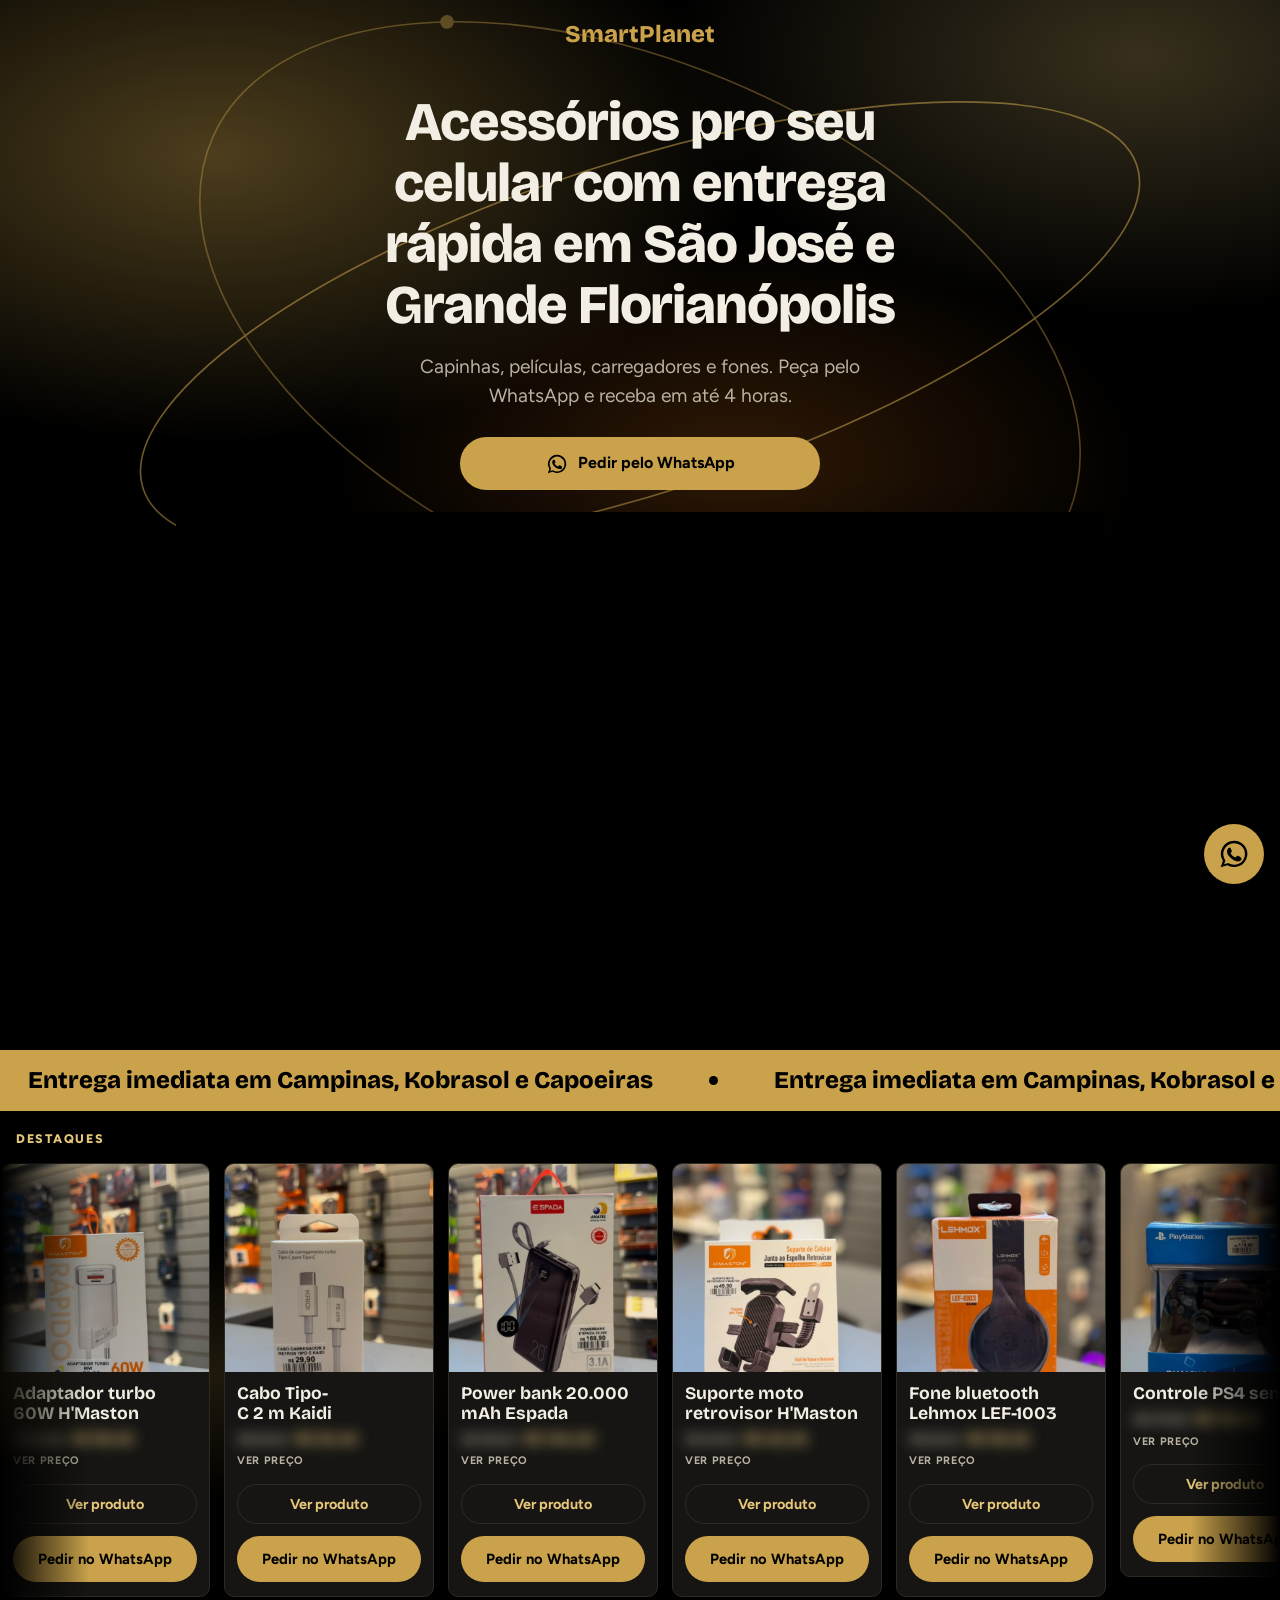
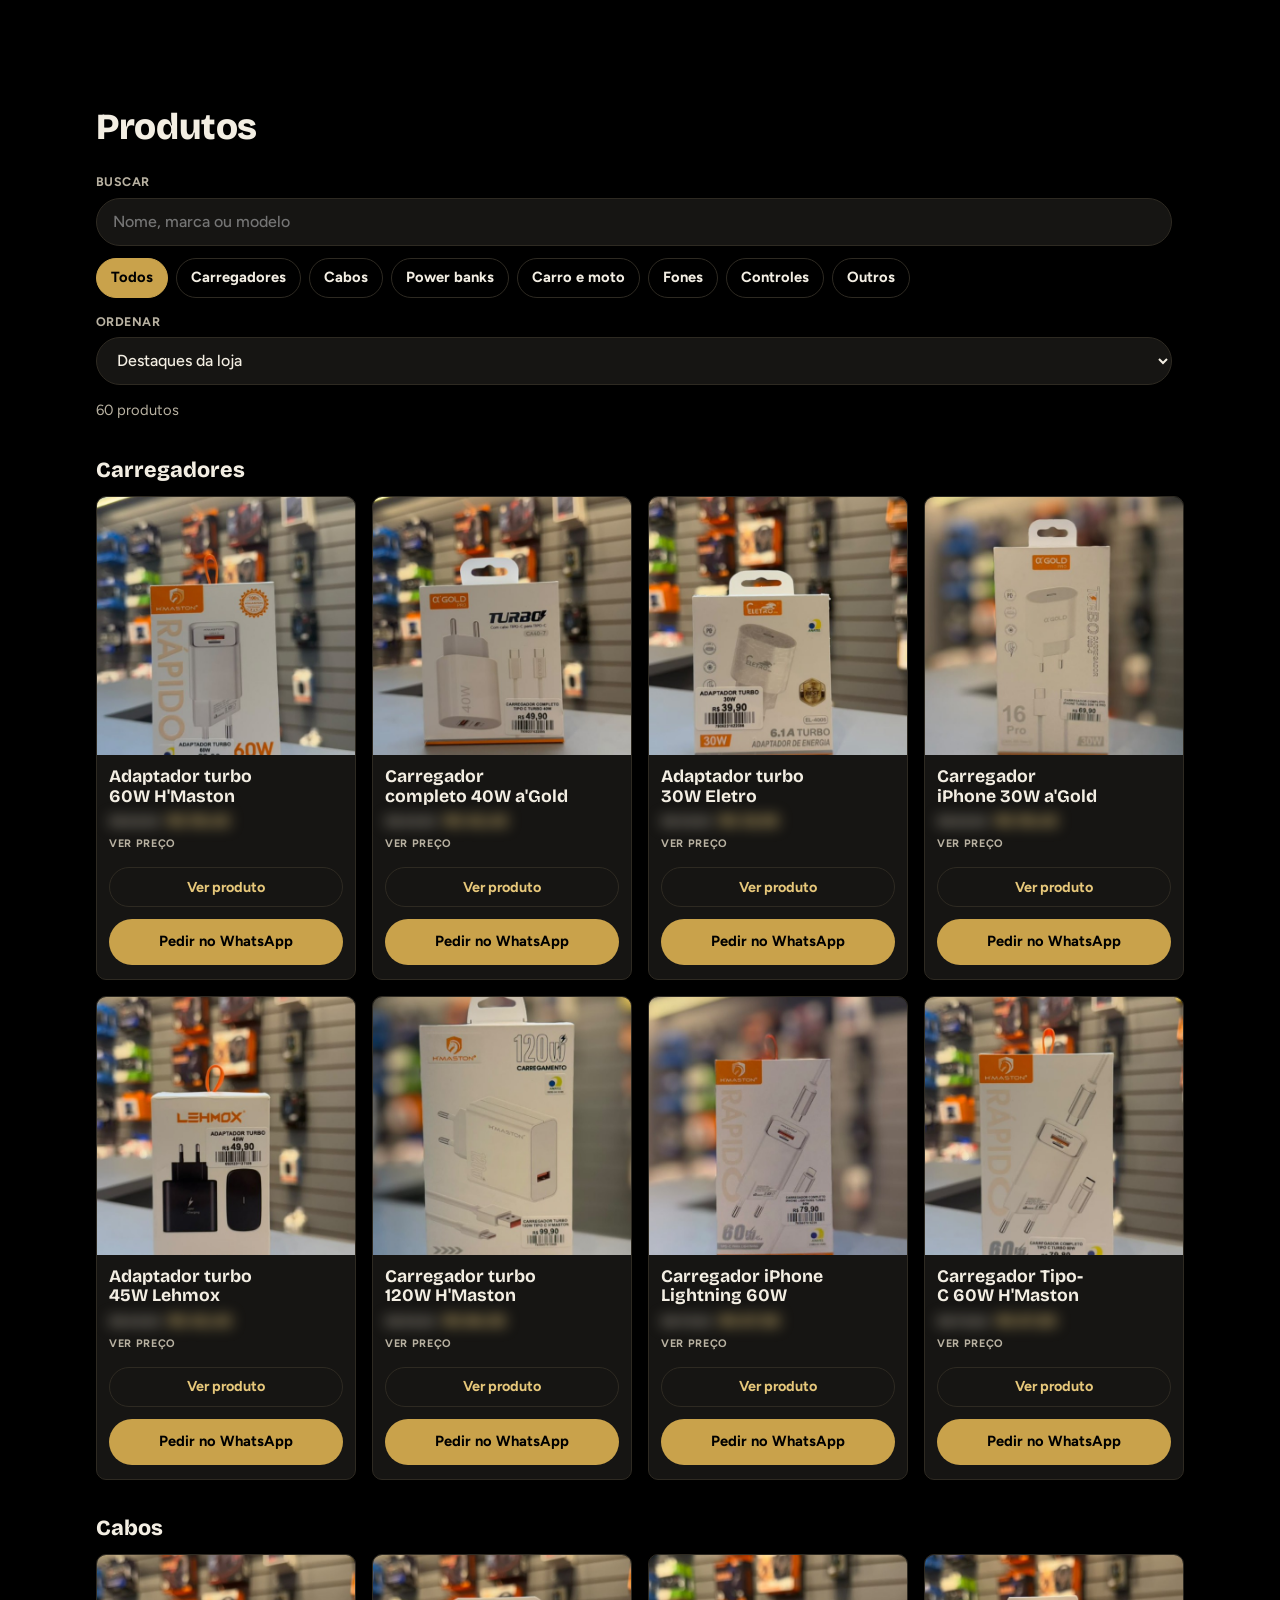
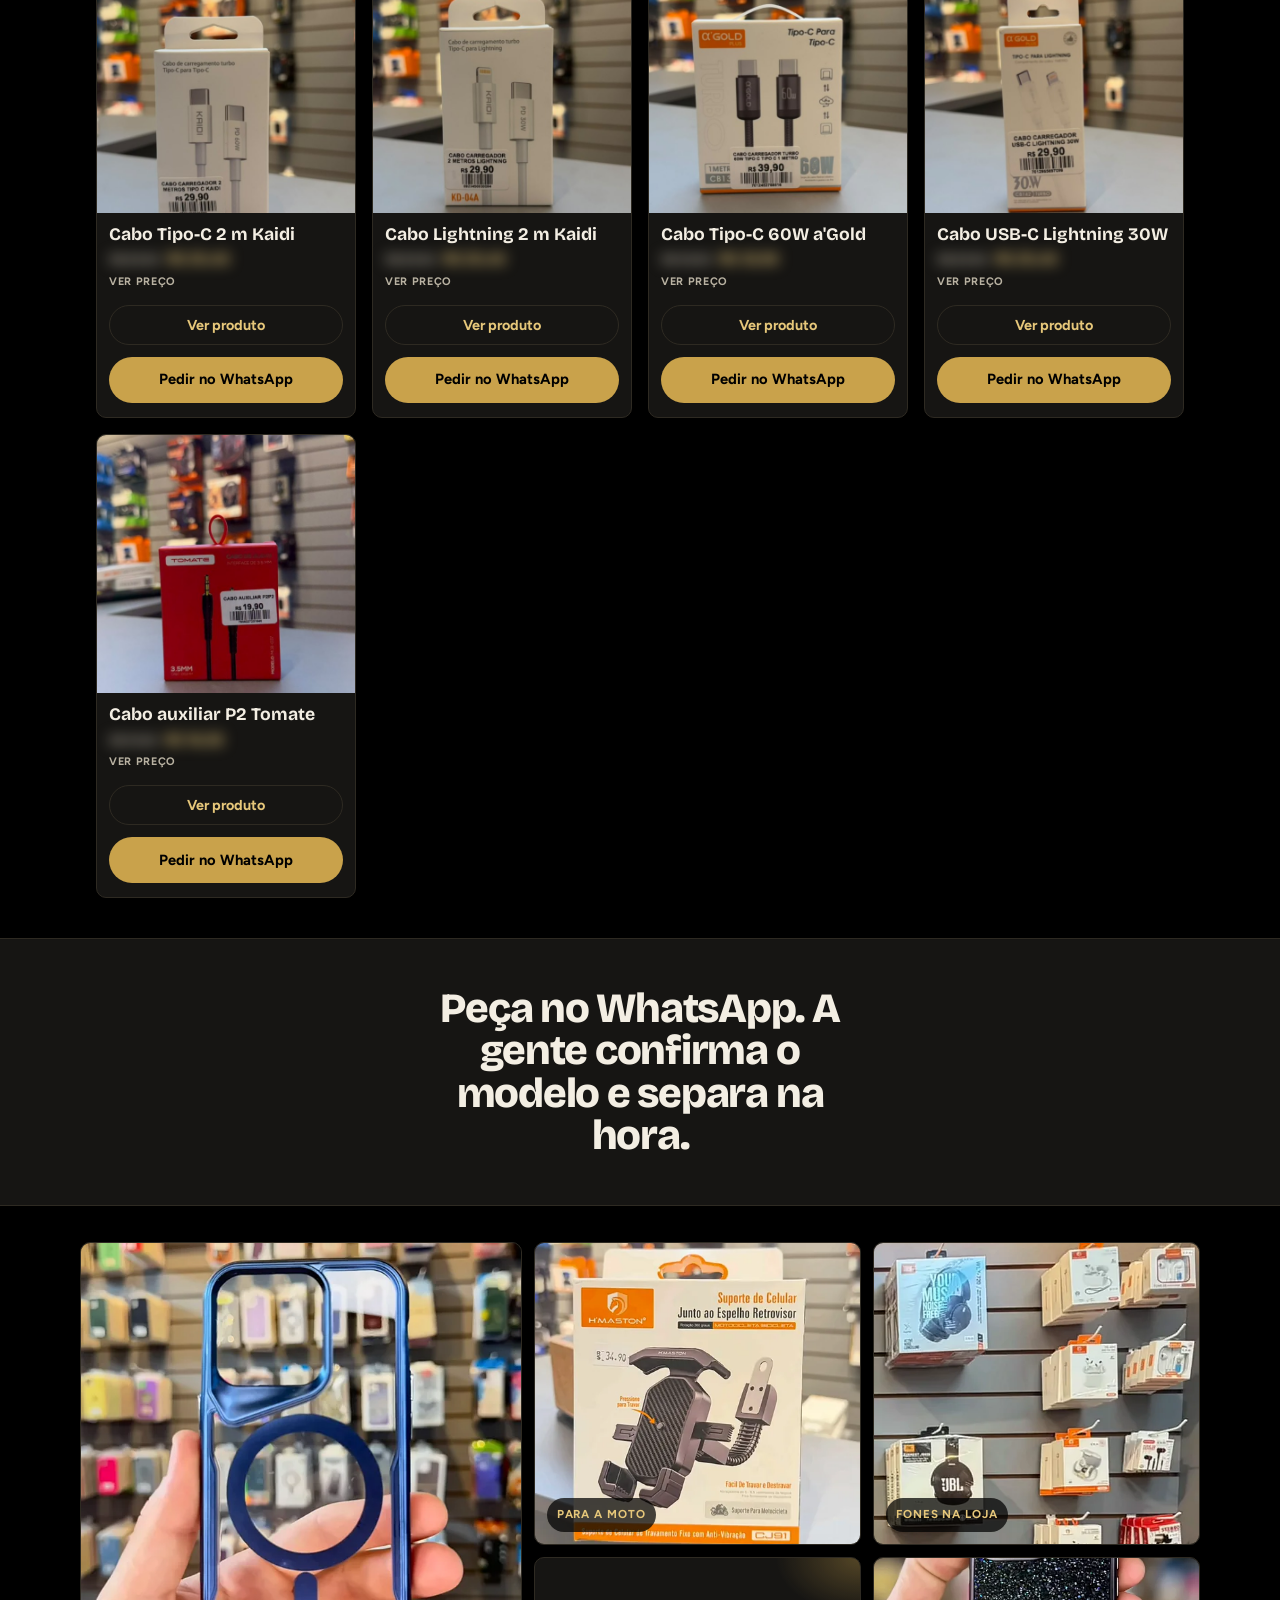
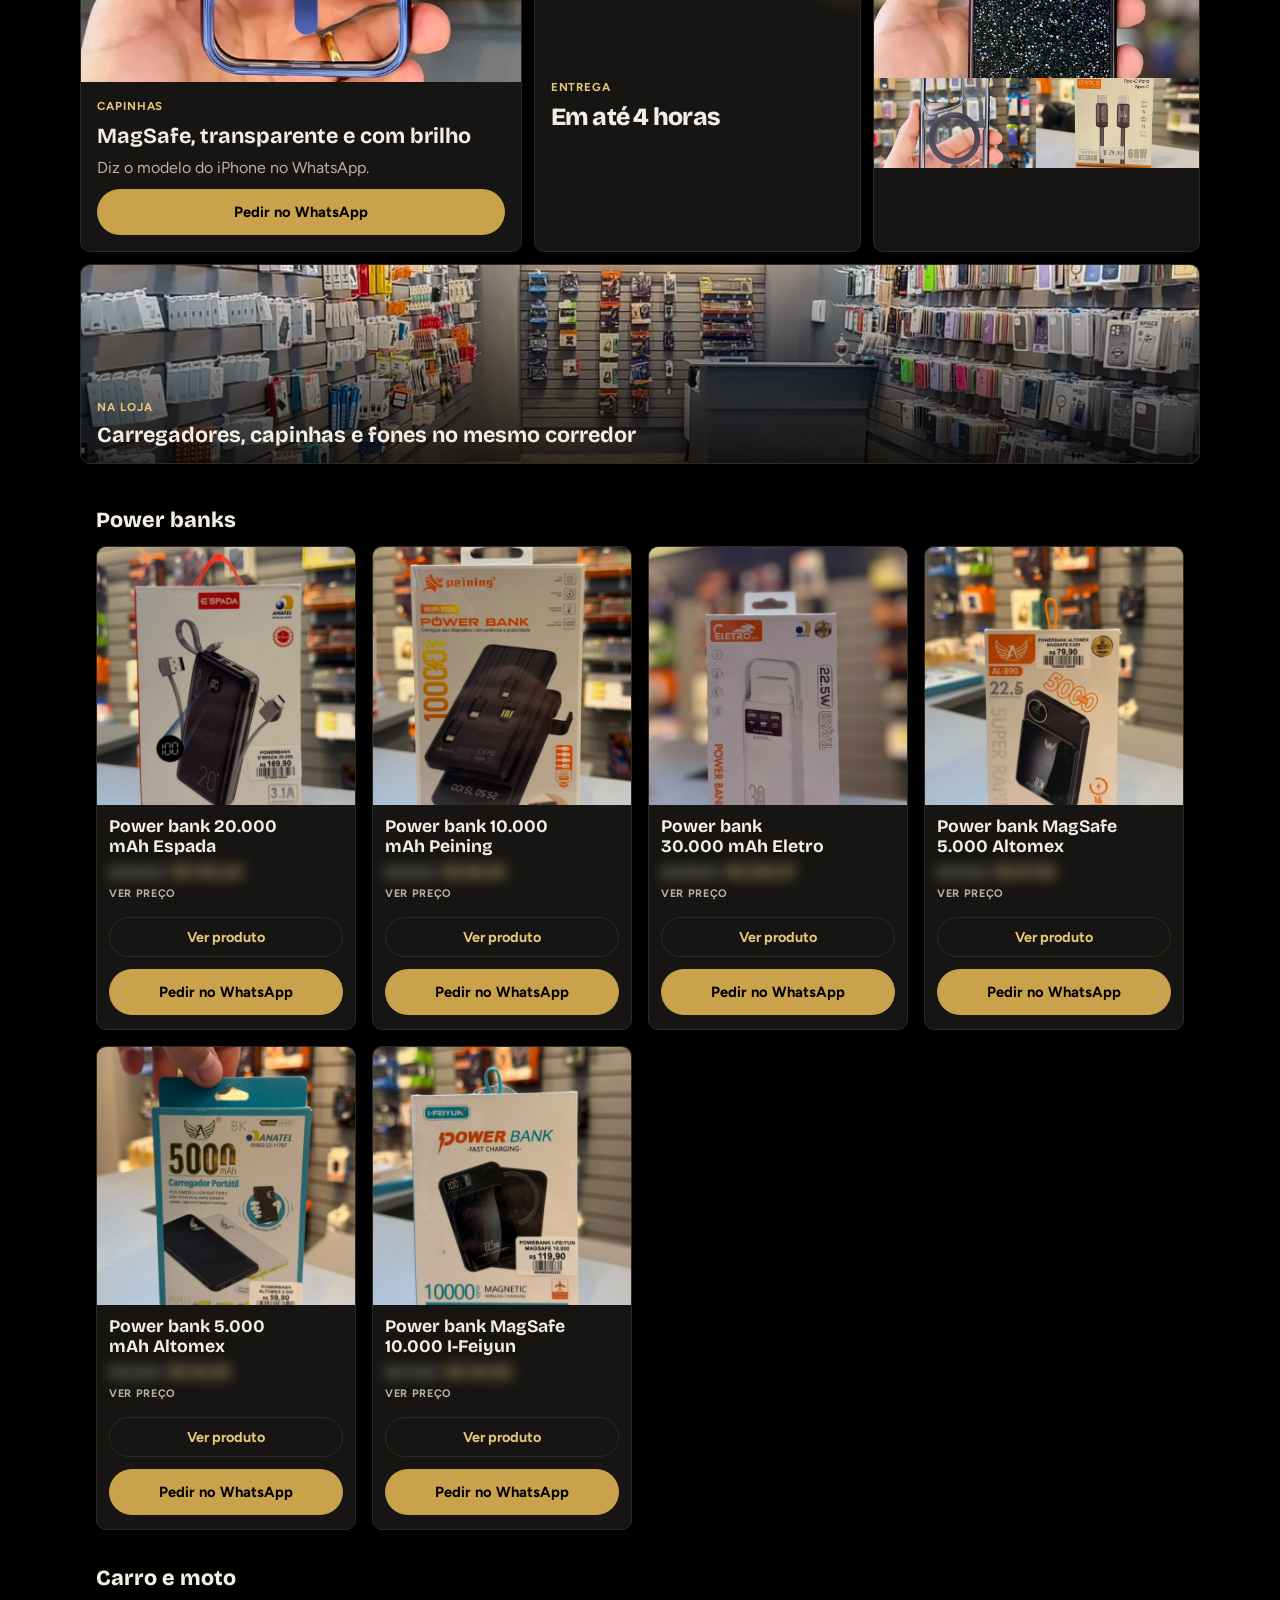
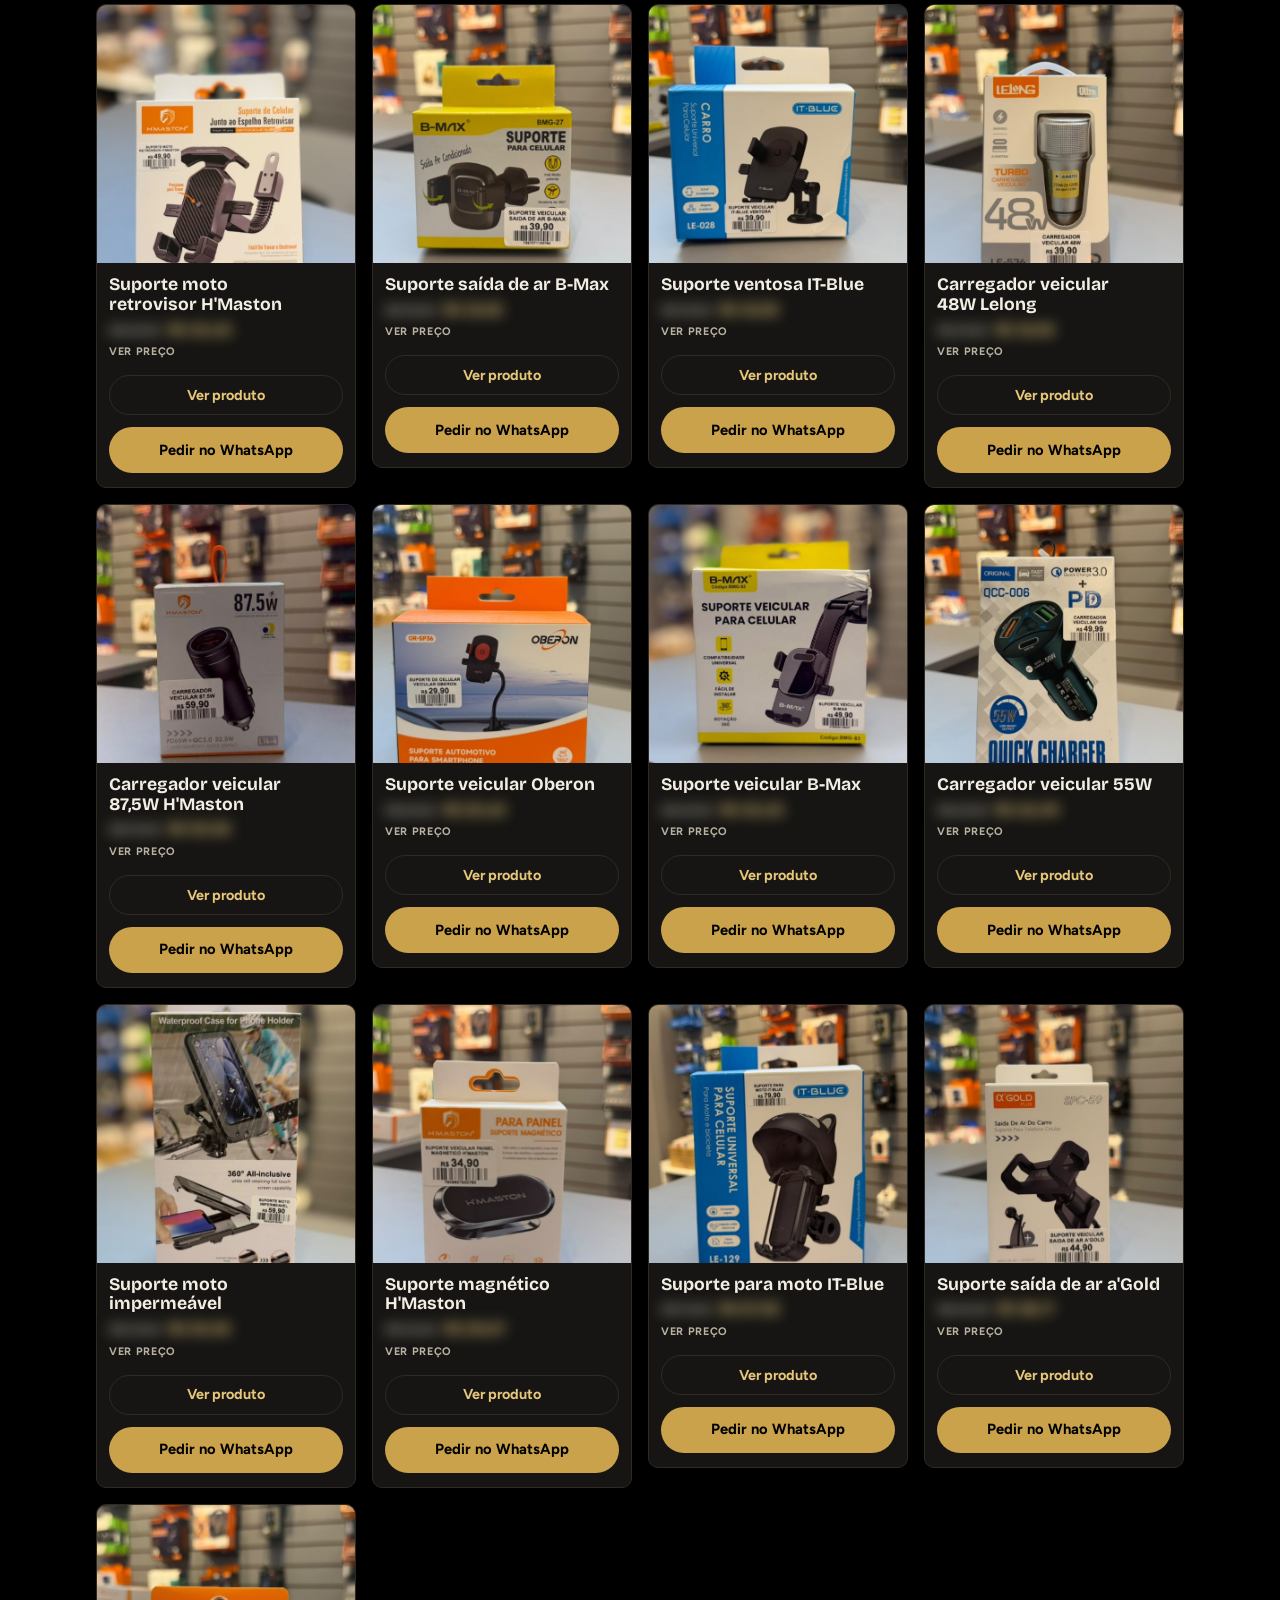
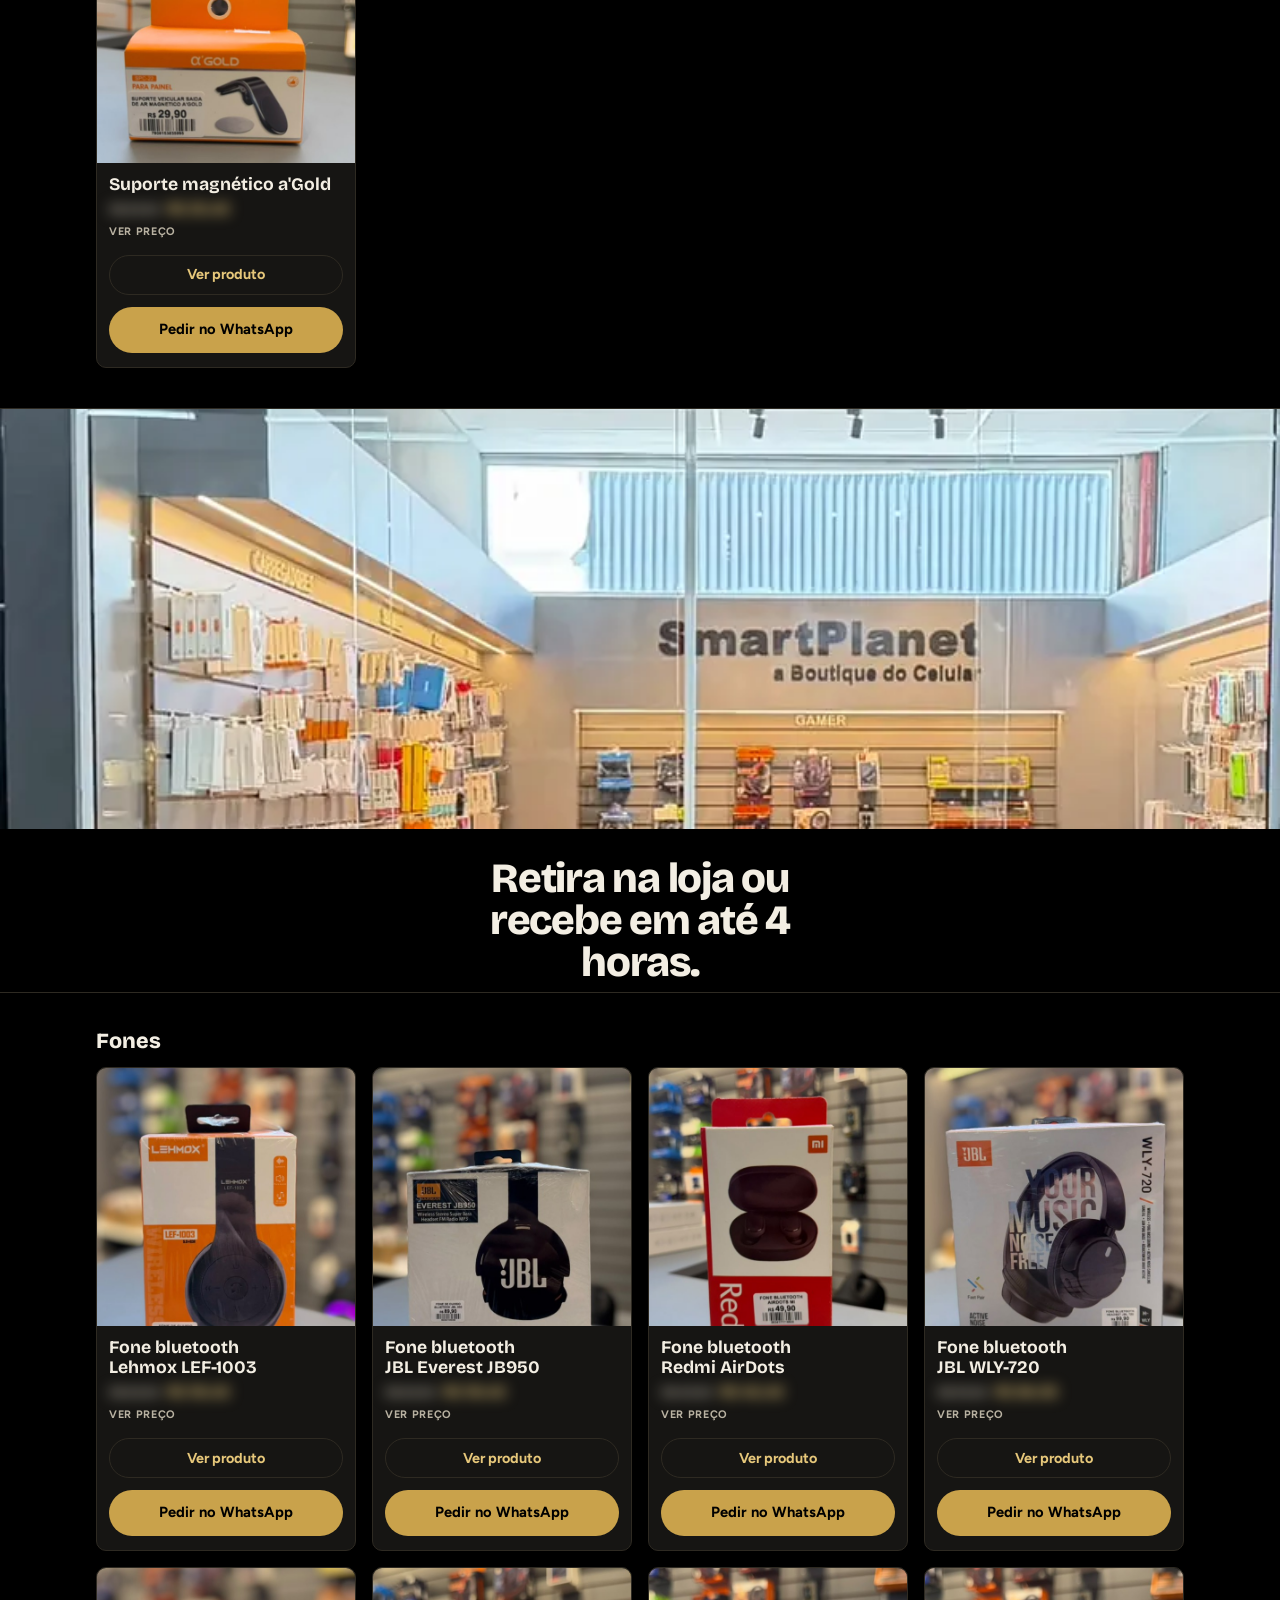
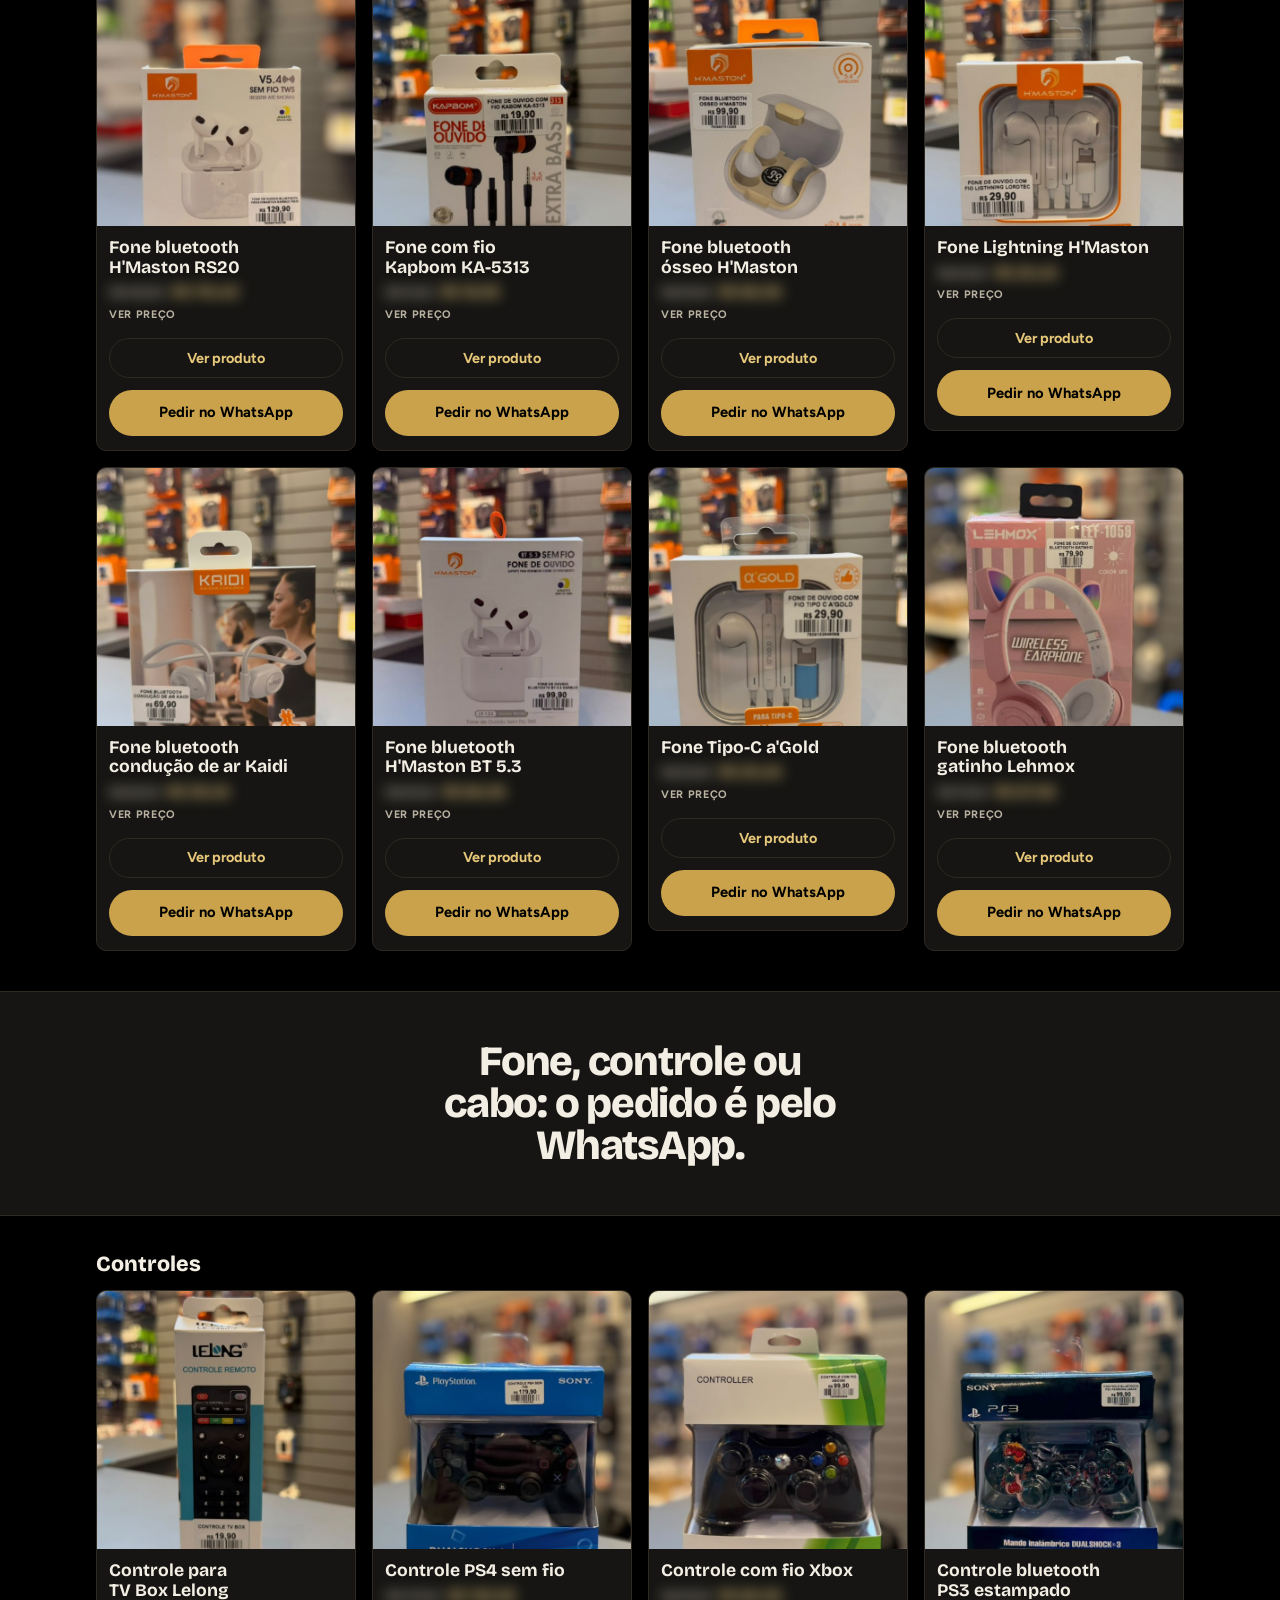
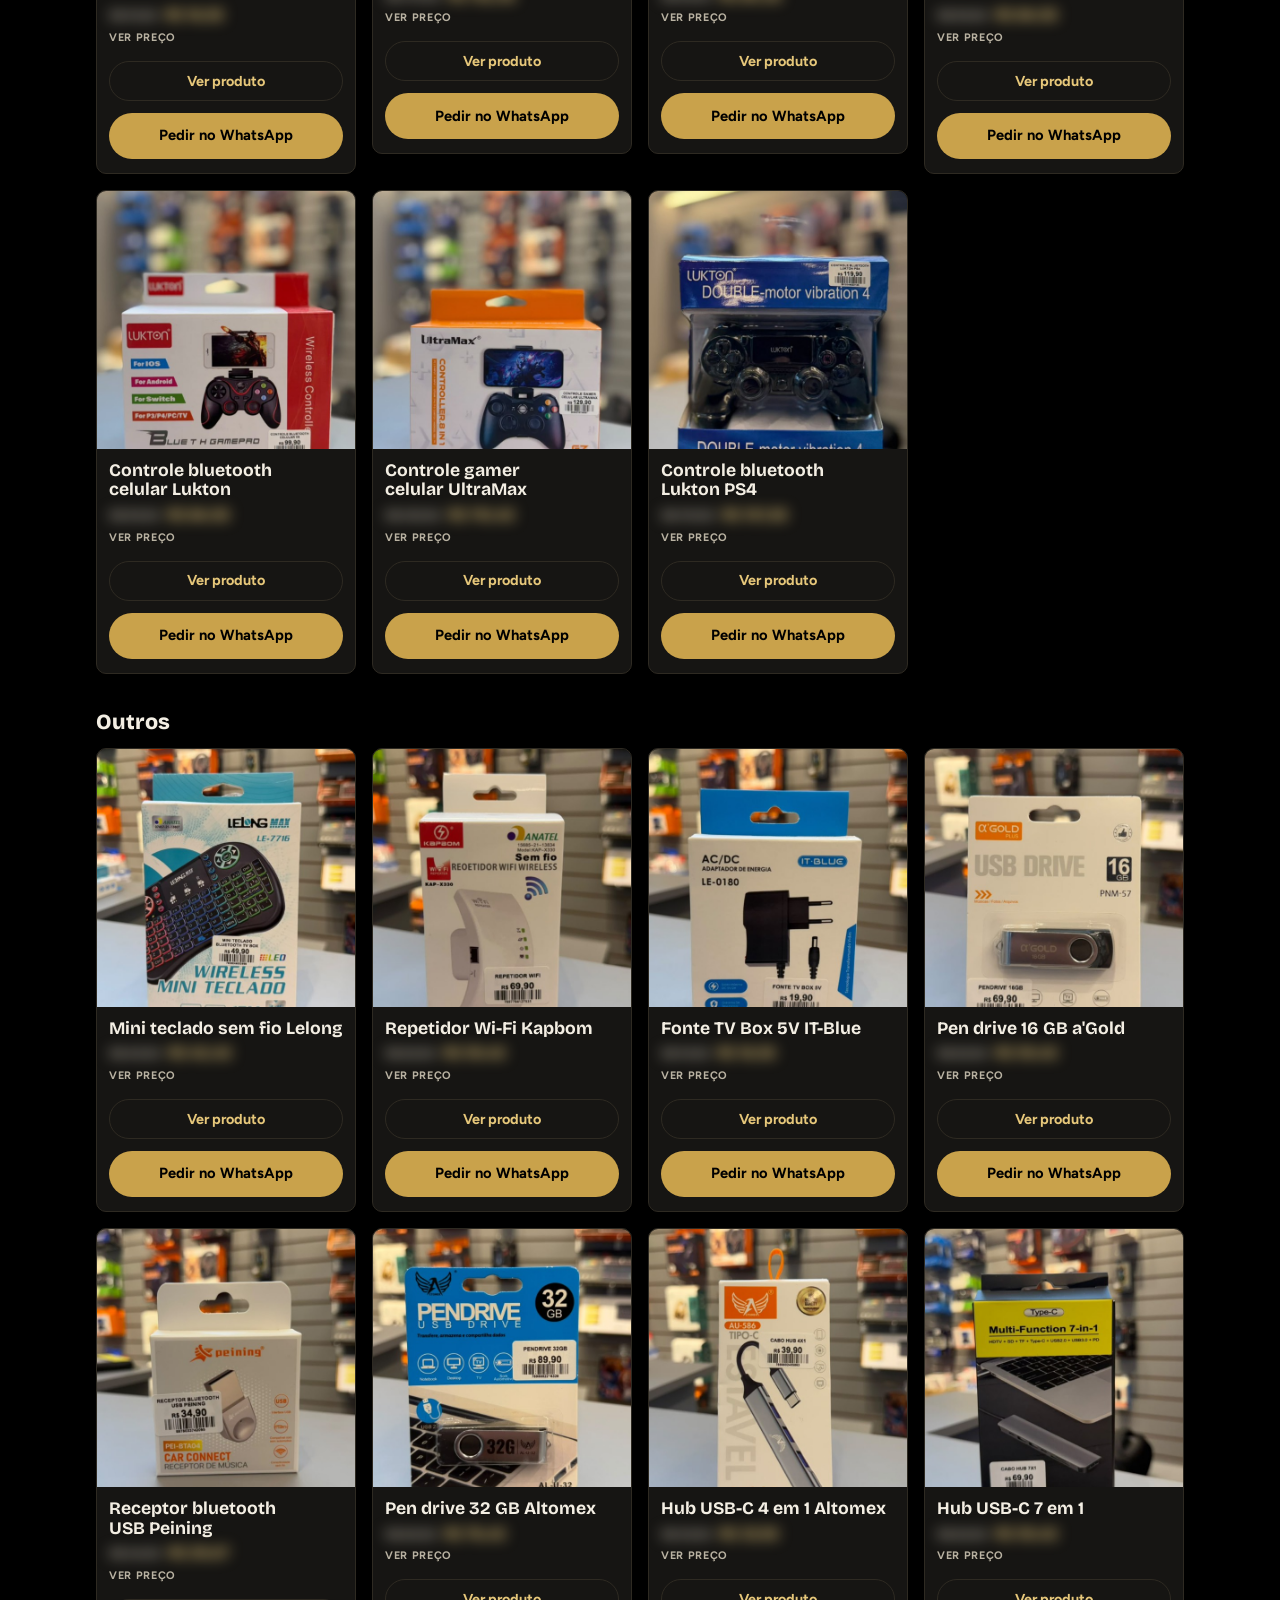
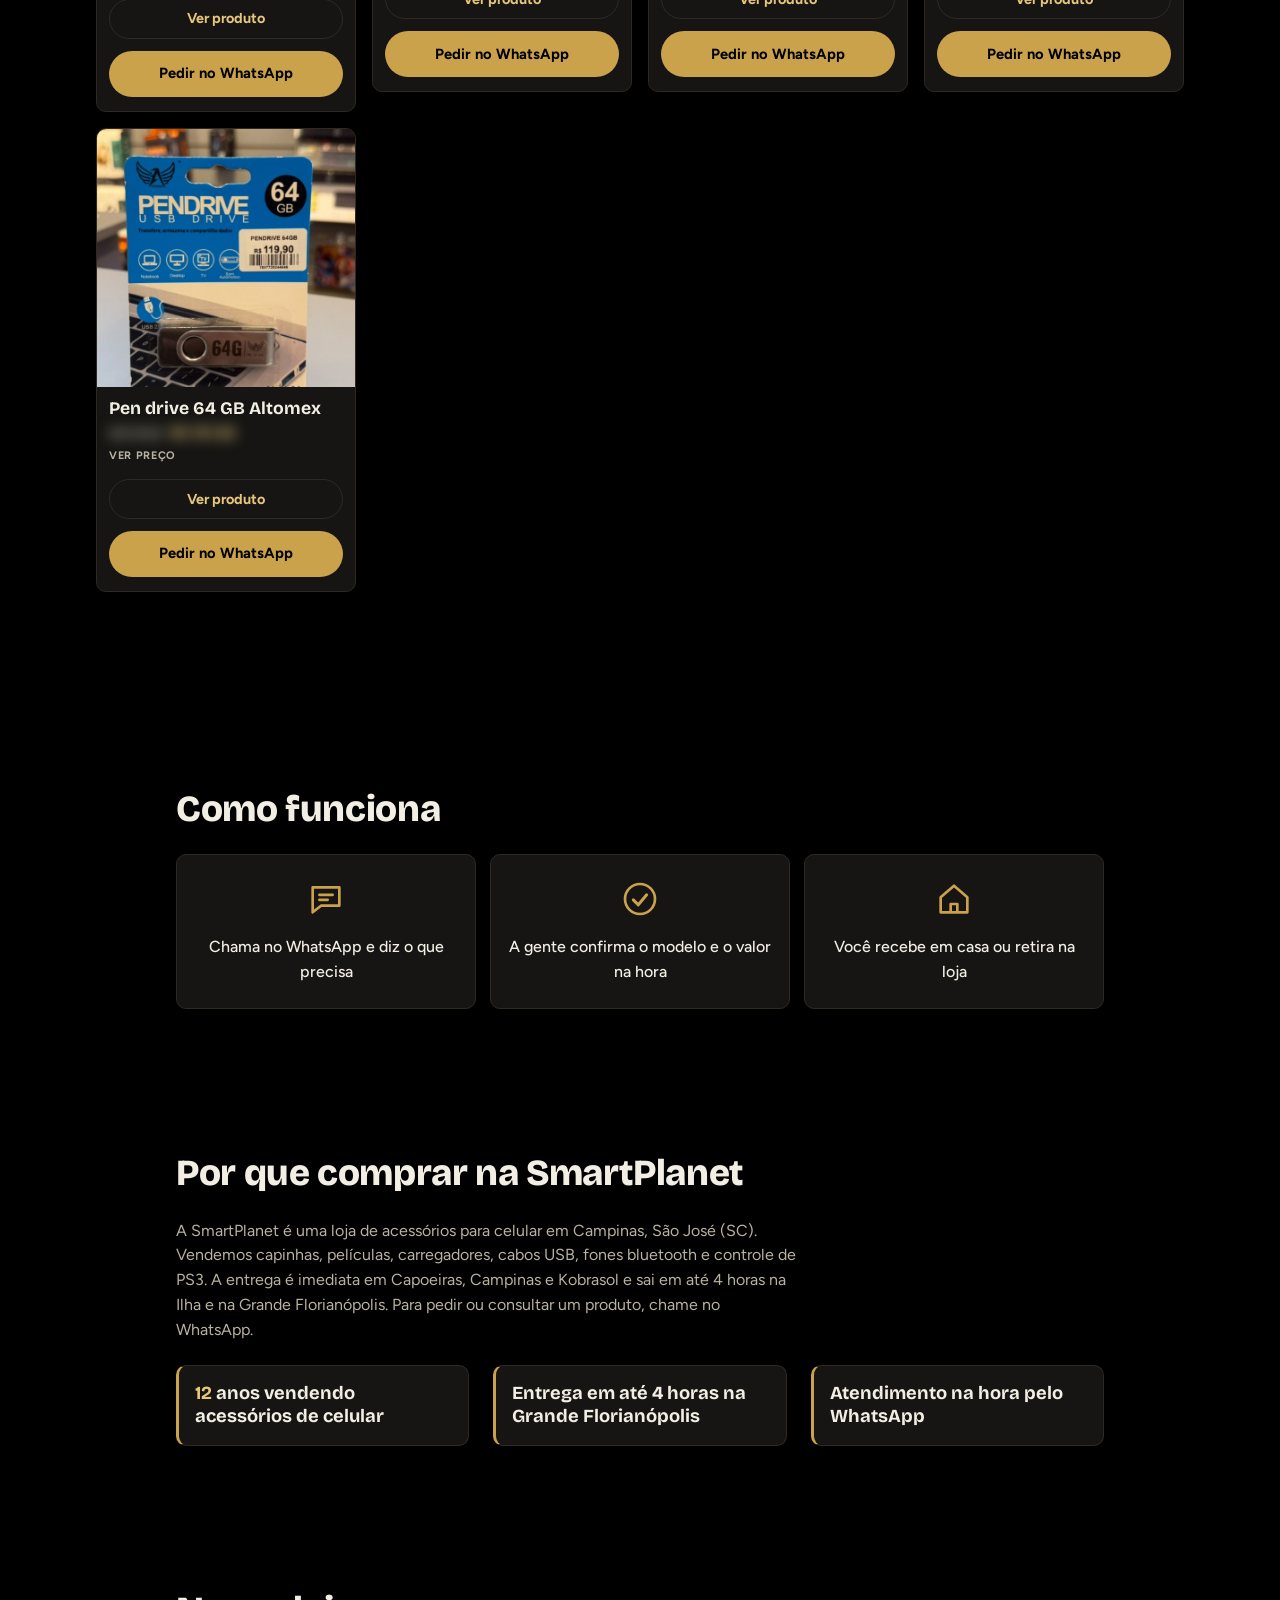
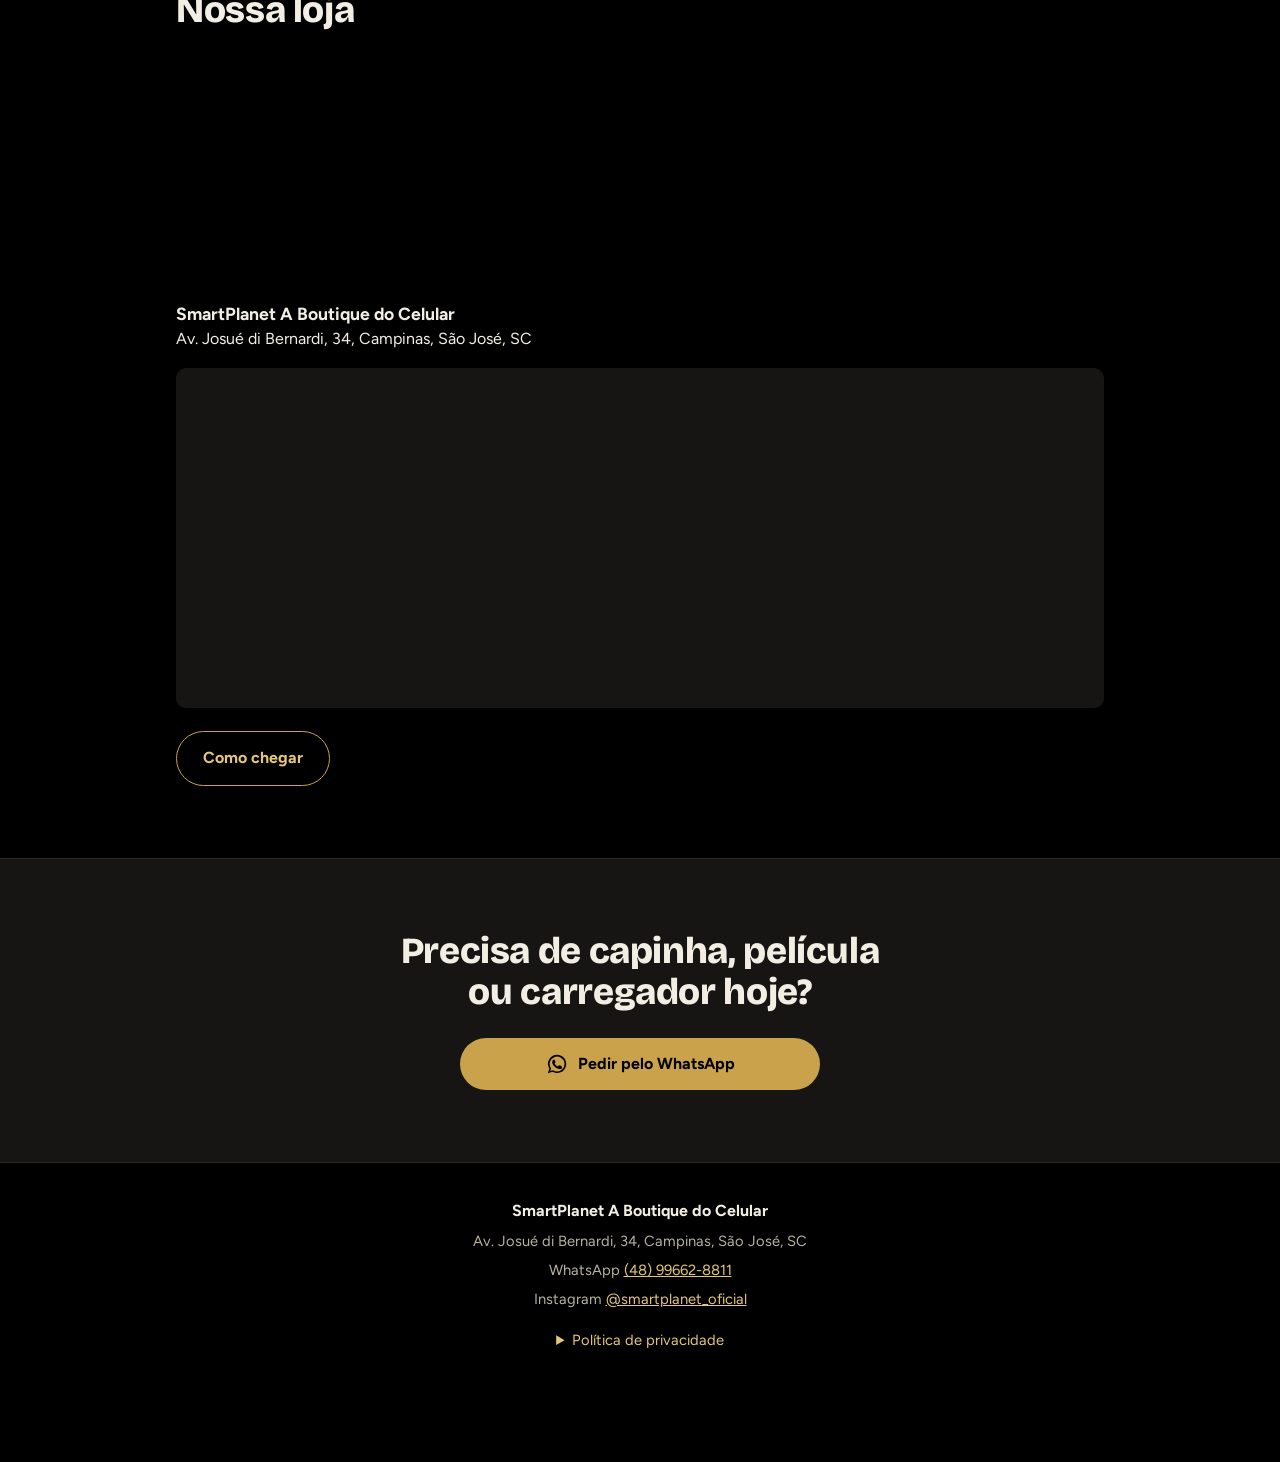
==== index.html @ 2d912ec3 "Publica a landing da SmartPlanet com video, desconto e pedido no WhatsApp. Co-authored-by: Cursor <c" ====
<!DOCTYPE html>
<html lang="pt-BR">
<head>
<meta charset="utf-8">
<meta name="viewport" content="width=device-width, initial-scale=1, minimum-scale=1, maximum-scale=1, user-scalable=no, viewport-fit=cover">
<title>SmartPlanet | Acessórios para celular em São José, SC</title>
<meta name="description" content="Capinhas, películas, carregadores, cabos e fones em São José, SC. Peça pelo WhatsApp e receba em até 4 horas na Grande Florianópolis.">
<meta name="robots" content="index, follow, max-image-preview:large">
<link rel="canonical" href="https://delivery.lojadeeletronicossaojose.com.br/vitrine">
<meta name="theme-color" content="#000000">
<meta name="color-scheme" content="dark">
<link rel="icon" href="favicon.ico" sizes="any">
<link rel="icon" href="favicon.svg" type="image/svg+xml">
<link rel="apple-touch-icon" href="apple-touch-icon.png">
<script>document.documentElement.className += " js"</script>
<link rel="preconnect" href="https://fonts.googleapis.com">
<link rel="preconnect" href="https://fonts.gstatic.com" crossorigin>
<link href="https://fonts.googleapis.com/css2?family=Bricolage+Grotesque:opsz,wght@12..96,700;12..96,800&family=Figtree:wght@400;500;700&display=swap" rel="stylesheet">
<link rel="stylesheet" href="css/style.css?v=13">

<!-- Google tag (gtag.js) -->
<script async src="https://www.googletagmanager.com/gtag/js?id=AW-18541289170"></script>
<script>
  window.dataLayer = window.dataLayer || [];
  function gtag(){dataLayer.push(arguments);}
  gtag('js', new Date());

  gtag('config', 'AW-18541289170');
</script>

<script type="application/ld+json">
{
  "@context": "https://schema.org",
  "@graph": [
    {
      "@type": "WebSite",
      "@id": "https://delivery.lojadeeletronicossaojose.com.br/#site",
      "url": "https://delivery.lojadeeletronicossaojose.com.br/",
      "name": "SmartPlanet A Boutique do Celular",
      "inLanguage": "pt-BR"
    },
    {
      "@type": "Store",
      "@id": "https://delivery.lojadeeletronicossaojose.com.br/#loja",
      "name": "SmartPlanet A Boutique do Celular",
      "url": "https://delivery.lojadeeletronicossaojose.com.br/vitrine",
      "description": "Loja de acessórios para celular: capinhas, películas, carregadores, cabos USB, fones bluetooth e controle de PS3.",
      "telephone": "+55 48 99662-8811",
      "image": [
        "https://delivery.lojadeeletronicossaojose.com.br/img/fachada-smartplanet-sao-jose.webp",
        "https://delivery.lojadeeletronicossaojose.com.br/img/loja-smartplanet-corredor.webp"
      ],
      "address": {
        "@type": "PostalAddress",
        "streetAddress": "Av. Josué di Bernardi, 34, Campinas",
        "addressLocality": "São José",
        "addressRegion": "SC",
        "addressCountry": "BR"
      },
      "areaServed": ["São José", "Florianópolis", "Grande Florianópolis"],
      "sameAs": ["https://instagram.com/smartplanet_oficial"]
    }
  ]
}
</script>
</head>
<body>
<div class="progresso" aria-hidden="true"></div>
<div class="cenario" aria-hidden="true">
  <svg viewBox="0 0 800 800" fill="none" stroke="#c9a24b" stroke-width="1.2">
    <g transform="rotate(-18 400 400)"><path id="o1" d="M20 400a380 120 0 1 0 760 0a380 120 0 1 0-760 0"/><circle r="8" fill="#e6c77a" stroke="none"><animateMotion dur="22s" repeatCount="indefinite"><mpath href="#o1"/></animateMotion></circle></g>
    <g transform="rotate(24 400 400)" opacity=".7"><path id="o2" d="M60 400a340 190 0 1 0 680 0a340 190 0 1 0-680 0"/><circle r="5" fill="#c9a24b" stroke="none"><animateMotion dur="30s" repeatCount="indefinite" keyPoints="1;0" keyTimes="0;1" calcMode="linear"><mpath href="#o2"/></animateMotion></circle></g>
  </svg>
</div>

<svg width="0" height="0" style="position:absolute" aria-hidden="true">
  <symbol id="i-wa" viewBox="0 0 24 24"><path fill="currentColor" d="M12.04 2a9.9 9.9 0 0 0-8.4 15.1L2 22l5.05-1.6A9.9 9.9 0 1 0 12.04 2Zm0 18.1c-1.5 0-2.9-.4-4.1-1.1l-.3-.2-3 .9.9-2.9-.2-.3a8.1 8.1 0 1 1 6.7 3.6Zm4.5-6c-.2-.1-1.5-.7-1.7-.8-.2-.1-.4-.1-.6.1l-.8 1c-.1.2-.3.2-.5.1-1.5-.7-2.5-1.3-3.4-2.9-.3-.5.3-.5.8-1.5.1-.2 0-.3 0-.5l-.8-1.8c-.2-.5-.4-.4-.6-.4h-.5c-.2 0-.5.1-.7.3-.7.8-1 1.6-1 2.6.1 1.1.6 2.2 1.3 3.1 1.2 1.6 2.7 2.9 4.6 3.6 1.7.6 2.3.6 3.1.5.5-.1 1.5-.6 1.7-1.2.2-.6.2-1.1.2-1.2-.1-.1-.3-.2-.5-.3Z"/></symbol>
  <symbol id="i-chat" viewBox="0 0 24 24"><path fill="none" stroke="currentColor" stroke-width="1.6" stroke-linejoin="round" d="M4 5h16v11H9l-5 4V5Z"/><path stroke="currentColor" stroke-width="1.6" stroke-linecap="round" d="M8 9.5h8M8 12.5h5"/></symbol>
  <symbol id="i-ok" viewBox="0 0 24 24"><circle cx="12" cy="12" r="9" fill="none" stroke="currentColor" stroke-width="1.6"/><path fill="none" stroke="currentColor" stroke-width="1.8" stroke-linecap="round" stroke-linejoin="round" d="m8 12.5 3 3 5-6"/></symbol>
  <symbol id="i-casa" viewBox="0 0 24 24"><path fill="none" stroke="currentColor" stroke-width="1.6" stroke-linejoin="round" d="M4 11 12 4l8 7v9H4v-9Z"/><path fill="none" stroke="currentColor" stroke-width="1.6" stroke-linejoin="round" d="M10 20v-5h4v5"/></symbol>
</svg>

<header class="wrap topo">
  <div class="logo">
    <span>SmartPlanet</span>
  </div>
  <h1>Acessórios pro seu celular com entrega rápida em São José e Grande Florianópolis</h1>
  <p class="sub">Capinhas, películas, carregadores e fones. Peça pelo WhatsApp e receba em até 4 horas.</p>
  <a class="btn" data-msg="Olá! Vi o site da SmartPlanet e quero fazer um pedido." href="https://wa.me/5548996628811?text=Ol%C3%A1%21%20Vi%20o%20site%20da%20SmartPlanet%20e%20quero%20fazer%20um%20pedido."><svg aria-hidden="true"><use href="#i-wa"/></svg>Pedir pelo WhatsApp</a>
  <video class="topo-video" id="topo-video" autoplay muted playsinline preload="auto" disablepictureinpicture disableremoteplayback controlslist="nodownload nofullscreen noremoteplayback noplaybackrate" aria-hidden="true" tabindex="-1">
    <source src="video/loja.mp4?v=4" type="video/mp4">
  </video>
  <script>
    (function () {
      var video = document.getElementById("topo-video");
      if (!video) return;
      video.controls = false;
      video.muted = true;
      video.defaultMuted = true;
      video.playsInline = true;
      video.autoplay = true;
      video.loop = false;
      var promessa = video.play();
      if (promessa && promessa.catch) promessa.catch(function () {});
    })();
  </script>
</header>

<div class="faixa">Entrega imediata em Campinas, Kobrasol e Capoeiras</div>

<section class="infinito" aria-label="Destaques da loja">
  <p class="infinito-t">Destaques</p>
  <div class="infinito-janela">
    <ul class="esteira"></ul>
  </div>
</section>

<main>
<section id="produtos">
  <div class="wrap">
  <h2>Produtos</h2>
  <div class="uix">
    <label class="busca">
      <span>Buscar</span>
      <input id="busca" type="search" placeholder="Nome, marca ou modelo" autocomplete="off">
    </label>
    <div class="filtros" role="group" aria-label="Categorias">
      <button type="button" class="chip on" data-cat="todos">Todos</button>
      <button type="button" class="chip" data-cat="energia">Carregadores</button>
      <button type="button" class="chip" data-cat="cabos">Cabos</button>
      <button type="button" class="chip" data-cat="power">Power banks</button>
      <button type="button" class="chip" data-cat="carro">Carro e moto</button>
      <button type="button" class="chip" data-cat="fones">Fones</button>
      <button type="button" class="chip" data-cat="controles">Controles</button>
      <button type="button" class="chip" data-cat="outros">Outros</button>
    </div>
    <label class="ordem">
      <span>Ordenar</span>
      <select id="ordem">
        <option value="loja">Destaques da loja</option>
        <option value="menor">Menor preço</option>
        <option value="maior">Maior preço</option>
        <option value="az">Nome</option>
      </select>
    </label>
  </div>
  <p class="contagem" id="contagem" aria-live="polite"></p>
  <p class="vazio" id="vazio" hidden>Nenhum produto com essa busca. Tente outro nome ou outra categoria.</p>
  </div>
  <div class="wrap bloco" data-cat="energia">
    <h3>Carregadores</h3>
    <ul class="grade">
      <li><article class="card">
      <div class="foto"><img src="img/adaptador-hmaston-60w.jpg" alt="Adaptador turbo H'Maston 60W com USB-A e USB-C" width="600" height="800" loading="lazy"></div>
      <div class="info"><h3>Adaptador turbo 60W H'Maston</h3><p class="preco">R$ 69,90</p>
        <a class="btn peq" data-msg="Olá! Vi no site e quero o adaptador turbo 60W H'Maston, R$ 69,90." href="https://wa.me/5548996628811">Pedir no WhatsApp</a></div>
    </article></li>
      <li><article class="card">
      <div class="foto"><img src="img/carregador-agold-40w.jpg" alt="Carregador completo a'Gold 40W com cabo Tipo-C" width="600" height="800" loading="lazy"></div>
      <div class="info"><h3>Carregador completo 40W a'Gold</h3><p class="preco">R$ 49,90</p>
        <a class="btn peq" data-msg="Olá! Vi no site e quero o carregador completo 40W a'Gold, R$ 49,90." href="https://wa.me/5548996628811">Pedir no WhatsApp</a></div>
    </article></li>
      <li><article class="card">
      <div class="foto"><img src="img/adaptador-eletro-30w.jpg" alt="Adaptador turbo Eletro 30W" width="600" height="800" loading="lazy"></div>
      <div class="info"><h3>Adaptador turbo 30W Eletro</h3><p class="preco">R$ 39,90</p>
        <a class="btn peq" data-msg="Olá! Vi no site e quero o adaptador turbo 30W Eletro, R$ 39,90." href="https://wa.me/5548996628811">Pedir no WhatsApp</a></div>
    </article></li>
      <li><article class="card">
      <div class="foto"><img src="img/carregador-agold-iphone-16pro-30w.jpg" alt="Carregador completo a'Gold para iPhone 16 Pro, 30W, cabo USB-C" width="600" height="800" loading="lazy"></div>
      <div class="info"><h3>Carregador iPhone 30W a'Gold</h3><p class="preco">R$ 69,90</p>
        <a class="btn peq" data-msg="Olá! Vi no site e quero o carregador iPhone 30W a'Gold, R$ 69,90." href="https://wa.me/5548996628811">Pedir no WhatsApp</a></div>
    </article></li>
      <li><article class="card">
      <div class="foto"><img src="img/adaptador-lehmox-45w.jpg" alt="Adaptador turbo Lehmox 45W" width="600" height="800" loading="lazy"></div>
      <div class="info"><h3>Adaptador turbo 45W Lehmox</h3><p class="preco">R$ 49,90</p>
        <a class="btn peq" data-msg="Olá! Vi no site e quero o adaptador turbo 45W Lehmox, R$ 49,90." href="https://wa.me/5548996628811">Pedir no WhatsApp</a></div>
    </article></li>
      <li><article class="card">
      <div class="foto"><img src="img/carregador-hmaston-120w.jpg" alt="Carregador turbo H'Maston 120W com cabo Tipo-C" width="600" height="800" loading="lazy"></div>
      <div class="info"><h3>Carregador turbo 120W H'Maston</h3><p class="preco">R$ 99,90</p>
        <a class="btn peq" data-msg="Olá! Vi no site e quero o carregador turbo 120W H'Maston, R$ 99,90." href="https://wa.me/5548996628811">Pedir no WhatsApp</a></div>
    </article></li>
      <li><article class="card">
      <div class="foto"><img src="img/carregador-hmaston-lightning-60w.jpg" alt="Carregador completo H'Maston para iPhone com cabo Lightning, 60W" width="600" height="800" loading="lazy"></div>
      <div class="info"><h3>Carregador iPhone Lightning 60W</h3><p class="preco">R$ 79,90</p>
        <a class="btn peq" data-msg="Olá! Vi no site e quero o carregador iPhone Lightning 60W H'Maston, R$ 79,90." href="https://wa.me/5548996628811">Pedir no WhatsApp</a></div>
    </article></li>
      <li><article class="card">
      <div class="foto"><img src="img/carregador-hmaston-tipo-c-60w.jpg" alt="Carregador completo H'Maston Tipo-C, 60W" width="600" height="800" loading="lazy"></div>
      <div class="info"><h3>Carregador Tipo-C 60W H'Maston</h3><p class="preco">R$ 79,80</p>
        <a class="btn peq" data-msg="Olá! Vi no site e quero o carregador Tipo-C 60W H'Maston, R$ 79,80." href="https://wa.me/5548996628811">Pedir no WhatsApp</a></div>
    </article></li>
    </ul>
  </div>
  <div class="wrap bloco" data-cat="cabos">
    <h3>Cabos</h3>
    <ul class="grade">
      <li><article class="card">
      <div class="foto"><img src="img/cabo-kaidi-tipo-c-2m.jpg" alt="Cabo Kaidi Tipo-C para Tipo-C de 2 metros, PD 60W" width="600" height="800" loading="lazy"></div>
      <div class="info"><h3>Cabo Tipo-C 2 m Kaidi</h3><p class="preco">R$ 29,90</p>
        <a class="btn peq" data-msg="Olá! Vi no site e quero o cabo Tipo-C de 2 metros Kaidi, R$ 29,90." href="https://wa.me/5548996628811">Pedir no WhatsApp</a></div>
    </article></li>
      <li><article class="card">
      <div class="foto"><img src="img/cabo-kaidi-lightning-2m.jpg" alt="Cabo Kaidi Tipo-C para Lightning de 2 metros, PD 30W" width="600" height="800" loading="lazy"></div>
      <div class="info"><h3>Cabo Lightning 2 m Kaidi</h3><p class="preco">R$ 29,90</p>
        <a class="btn peq" data-msg="Olá! Vi no site e quero o cabo Lightning de 2 metros Kaidi, R$ 29,90." href="https://wa.me/5548996628811">Pedir no WhatsApp</a></div>
    </article></li>
      <li><article class="card">
      <div class="foto"><img src="img/cabo-agold-tipo-c-60w.jpg" alt="Cabo a'Gold Tipo-C para Tipo-C, 60W, 1 metro" width="600" height="800" loading="lazy"></div>
      <div class="info"><h3>Cabo Tipo-C 60W a'Gold</h3><p class="preco">R$ 39,90</p>
        <a class="btn peq" data-msg="Olá! Vi no site e quero o cabo Tipo-C 60W a'Gold, R$ 39,90." href="https://wa.me/5548996628811">Pedir no WhatsApp</a></div>
    </article></li>
      <li><article class="card">
      <div class="foto"><img src="img/cabo-agold-usbc-lightning-30w.jpg" alt="Cabo a'Gold USB-C para Lightning, 30W" width="600" height="800" loading="lazy"></div>
      <div class="info"><h3>Cabo USB-C Lightning 30W</h3><p class="preco">R$ 29,90</p>
        <a class="btn peq" data-msg="Olá! Vi no site e quero o cabo USB-C para Lightning 30W a'Gold, R$ 29,90." href="https://wa.me/5548996628811">Pedir no WhatsApp</a></div>
    </article></li>
      <li><article class="card">
      <div class="foto"><img src="img/cabo-auxiliar-tomate.jpg" alt="Cabo auxiliar P2 Tomate de 3,5 mm" width="600" height="800" loading="lazy"></div>
      <div class="info"><h3>Cabo auxiliar P2 Tomate</h3><p class="preco">R$ 19,90</p>
        <a class="btn peq" data-msg="Olá! Vi no site e quero o cabo auxiliar P2 Tomate, R$ 19,90." href="https://wa.me/5548996628811">Pedir no WhatsApp</a></div>
    </article></li>
    </ul>
  </div>
  <aside class="pausa">
    <p>Peça no WhatsApp. A gente confirma o modelo e separa na hora.</p>
  </aside>
  <section class="galeria" aria-label="Mais da loja">
    <div class="galeria-grade">
      <article class="peca peca-hero">
        <img src="img/capinha-iphone-magsafe-azul.webp" alt="Capinha MagSafe azul para iPhone" width="800" height="800" loading="lazy">
        <div>
          <span>Capinhas</span>
          <h3>MagSafe, transparente e com brilho</h3>
          <p>Diz o modelo do iPhone no WhatsApp.</p>
          <a class="btn peq" data-msg="Olá! Vi no site e quero uma capinha para iPhone." href="https://wa.me/5548996628811">Pedir no WhatsApp</a>
        </div>
      </article>
      <article class="peca peca-legenda peca-moto">
        <img src="img/suporte-celular-moto-retrovisor.webp" alt="Suporte de celular fixado no retrovisor da moto" width="800" height="800" loading="lazy">
        <span>Para a moto</span>
      </article>
      <article class="peca peca-legenda peca-fones">
        <img src="img/fones-bluetooth-loja.webp" alt="Fones bluetooth expostos na loja SmartPlanet" width="800" height="800" loading="lazy">
        <span>Fones na loja</span>
      </article>
      <article class="peca peca-nota">
        <span>Entrega</span>
        <p>Em até 4 horas</p>
      </article>
      <article class="peca peca-trio">
        <img src="img/capinha-iphone-preta-brilhantes.webp" alt="Capinha preta com brilhantes para iPhone" width="600" height="600" loading="lazy">
        <img src="img/capinha-iphone-transparente-grafite.webp" alt="Capinha transparente grafite para iPhone" width="600" height="600" loading="lazy">
        <img src="img/cabo-tipo-c-1-metro-60w.webp" alt="Cabo Tipo-C de 1 metro, 60W" width="600" height="600" loading="lazy">
      </article>
      <article class="peca peca-faixa">
        <img src="img/loja-smartplanet-corredor.webp" alt="Corredor da loja SmartPlanet com carregadores e capinhas" width="1200" height="700" loading="lazy">
        <div>
          <span>Na loja</span>
          <h3>Carregadores, capinhas e fones no mesmo corredor</h3>
        </div>
      </article>
    </div>
  </section>
  <div class="wrap bloco" data-cat="power">
    <h3>Power banks</h3>
    <ul class="grade">
      <li><article class="card">
      <div class="foto"><img src="img/powerbank-espada-20000.jpg" alt="Power bank Espada de 20.000 mAh com cabos" width="600" height="800" loading="lazy"></div>
      <div class="info"><h3>Power bank 20.000 mAh Espada</h3><p class="preco">R$ 169,90</p>
        <a class="btn peq" data-msg="Olá! Vi no site e quero o power bank Espada de 20.000 mAh, R$ 169,90." href="https://wa.me/5548996628811">Pedir no WhatsApp</a></div>
    </article></li>
      <li><article class="card">
      <div class="foto"><img src="img/powerbank-peining-10000.jpg" alt="Power bank Peining de 10.000 mAh com cabos embutidos" width="600" height="800" loading="lazy"></div>
      <div class="info"><h3>Power bank 10.000 mAh Peining</h3><p class="preco">R$ 99,90</p>
        <a class="btn peq" data-msg="Olá! Vi no site e quero o power bank Peining de 10.000 mAh, R$ 99,90." href="https://wa.me/5548996628811">Pedir no WhatsApp</a></div>
    </article></li>
      <li><article class="card">
      <div class="foto"><img src="img/powerbank-eletro-30000.jpg" alt="Power bank Eletro de 30.000 mAh" width="600" height="800" loading="lazy"></div>
      <div class="info"><h3>Power bank 30.000 mAh Eletro</h3><p class="preco">R$ 299,90</p>
        <a class="btn peq" data-msg="Olá! Vi no site e quero o power bank Eletro de 30.000 mAh, R$ 299,90." href="https://wa.me/5548996628811">Pedir no WhatsApp</a></div>
    </article></li>
      <li><article class="card">
      <div class="foto"><img src="img/powerbank-altomex-magsafe-5000.jpg" alt="Power bank magnético Altomex de 5.000 mAh" width="600" height="800" loading="lazy"></div>
      <div class="info"><h3>Power bank MagSafe 5.000 Altomex</h3><p class="preco">R$ 79,90</p>
        <a class="btn peq" data-msg="Olá! Vi no site e quero o power bank MagSafe 5.000 mAh Altomex, R$ 79,90." href="https://wa.me/5548996628811">Pedir no WhatsApp</a></div>
    </article></li>
      <li><article class="card">
      <div class="foto"><img src="img/powerbank-altomex-5000.jpg" alt="Power bank Altomex de 5.000 mAh" width="600" height="800" loading="lazy"></div>
      <div class="info"><h3>Power bank 5.000 mAh Altomex</h3><p class="preco">R$ 59,90</p>
        <a class="btn peq" data-msg="Olá! Vi no site e quero o power bank Altomex de 5.000 mAh, R$ 59,90." href="https://wa.me/5548996628811">Pedir no WhatsApp</a></div>
    </article></li>
      <li><article class="card">
      <div class="foto"><img src="img/powerbank-ifeiyun-magsafe-10000.jpg" alt="Power bank magnético I-Feiyun de 10.000 mAh" width="600" height="800" loading="lazy"></div>
      <div class="info"><h3>Power bank MagSafe 10.000 I-Feiyun</h3><p class="preco">R$ 119,90</p>
        <a class="btn peq" data-msg="Olá! Vi no site e quero o power bank MagSafe 10.000 mAh I-Feiyun, R$ 119,90." href="https://wa.me/5548996628811">Pedir no WhatsApp</a></div>
    </article></li>
    </ul>
  </div>
  <div class="wrap bloco" data-cat="carro">
    <h3>Carro e moto</h3>
    <ul class="grade">
      <li><article class="card">
      <div class="foto"><img src="img/suporte-moto-hmaston-retrovisor.jpg" alt="Suporte de celular H'Maston para retrovisor de moto" width="600" height="800" loading="lazy"></div>
      <div class="info"><h3>Suporte moto retrovisor H'Maston</h3><p class="preco">R$ 49,90</p>
        <a class="btn peq" data-msg="Olá! Vi no site e quero o suporte de moto para retrovisor H'Maston, R$ 49,90." href="https://wa.me/5548996628811">Pedir no WhatsApp</a></div>
    </article></li>
      <li><article class="card">
      <div class="foto"><img src="img/suporte-bmax-saida-ar.jpg" alt="Suporte veicular B-Max para saída de ar" width="600" height="800" loading="lazy"></div>
      <div class="info"><h3>Suporte saída de ar B-Max</h3><p class="preco">R$ 39,90</p>
        <a class="btn peq" data-msg="Olá! Vi no site e quero o suporte veicular de saída de ar B-Max, R$ 39,90." href="https://wa.me/5548996628811">Pedir no WhatsApp</a></div>
    </article></li>
      <li><article class="card">
      <div class="foto"><img src="img/suporte-itblue-ventosa.jpg" alt="Suporte veicular IT-Blue com ventosa" width="600" height="800" loading="lazy"></div>
      <div class="info"><h3>Suporte ventosa IT-Blue</h3><p class="preco">R$ 39,90</p>
        <a class="btn peq" data-msg="Olá! Vi no site e quero o suporte veicular com ventosa IT-Blue, R$ 39,90." href="https://wa.me/5548996628811">Pedir no WhatsApp</a></div>
    </article></li>
      <li><article class="card">
      <div class="foto"><img src="img/carregador-veicular-lelong-48w.jpg" alt="Carregador veicular turbo Lelong 48W" width="600" height="800" loading="lazy"></div>
      <div class="info"><h3>Carregador veicular 48W Lelong</h3><p class="preco">R$ 39,90</p>
        <a class="btn peq" data-msg="Olá! Vi no site e quero o carregador veicular 48W Lelong, R$ 39,90." href="https://wa.me/5548996628811">Pedir no WhatsApp</a></div>
    </article></li>
      <li><article class="card">
      <div class="foto"><img src="img/carregador-veicular-hmaston-87w.jpg" alt="Carregador veicular H'Maston 87,5W" width="600" height="800" loading="lazy"></div>
      <div class="info"><h3>Carregador veicular 87,5W H'Maston</h3><p class="preco">R$ 59,90</p>
        <a class="btn peq" data-msg="Olá! Vi no site e quero o carregador veicular 87,5W H'Maston, R$ 59,90." href="https://wa.me/5548996628811">Pedir no WhatsApp</a></div>
    </article></li>
      <li><article class="card">
      <div class="foto"><img src="img/suporte-oberon.jpg" alt="Suporte automotivo Oberon para smartphone" width="600" height="800" loading="lazy"></div>
      <div class="info"><h3>Suporte veicular Oberon</h3><p class="preco">R$ 29,90</p>
        <a class="btn peq" data-msg="Olá! Vi no site e quero o suporte veicular Oberon, R$ 29,90." href="https://wa.me/5548996628811">Pedir no WhatsApp</a></div>
    </article></li>
      <li><article class="card">
      <div class="foto"><img src="img/suporte-bmax-bmg83.jpg" alt="Suporte veicular B-Max com rotação 360 graus" width="600" height="800" loading="lazy"></div>
      <div class="info"><h3>Suporte veicular B-Max</h3><p class="preco">R$ 49,90</p>
        <a class="btn peq" data-msg="Olá! Vi no site e quero o suporte veicular B-Max, R$ 49,90." href="https://wa.me/5548996628811">Pedir no WhatsApp</a></div>
    </article></li>
      <li><article class="card">
      <div class="foto"><img src="img/carregador-veicular-55w.jpg" alt="Carregador veicular 55W com três saídas" width="600" height="800" loading="lazy"></div>
      <div class="info"><h3>Carregador veicular 55W</h3><p class="preco">R$ 49,99</p>
        <a class="btn peq" data-msg="Olá! Vi no site e quero o carregador veicular 55W, R$ 49,99." href="https://wa.me/5548996628811">Pedir no WhatsApp</a></div>
    </article></li>
      <li><article class="card">
      <div class="foto"><img src="img/suporte-moto-impermeavel.jpg" alt="Suporte de celular impermeável para moto" width="600" height="800" loading="lazy"></div>
      <div class="info"><h3>Suporte moto impermeável</h3><p class="preco">R$ 59,90</p>
        <a class="btn peq" data-msg="Olá! Vi no site e quero o suporte de moto impermeável, R$ 59,90." href="https://wa.me/5548996628811">Pedir no WhatsApp</a></div>
    </article></li>
      <li><article class="card">
      <div class="foto"><img src="img/suporte-magnetico-hmaston.jpg" alt="Suporte magnético H'Maston para painel do carro" width="600" height="800" loading="lazy"></div>
      <div class="info"><h3>Suporte magnético H'Maston</h3><p class="preco">R$ 34,90</p>
        <a class="btn peq" data-msg="Olá! Vi no site e quero o suporte magnético para painel H'Maston, R$ 34,90." href="https://wa.me/5548996628811">Pedir no WhatsApp</a></div>
    </article></li>
      <li><article class="card">
      <div class="foto"><img src="img/suporte-moto-itblue.jpg" alt="Suporte universal IT-Blue para moto e bicicleta" width="600" height="800" loading="lazy"></div>
      <div class="info"><h3>Suporte para moto IT-Blue</h3><p class="preco">R$ 79,90</p>
        <a class="btn peq" data-msg="Olá! Vi no site e quero o suporte para moto IT-Blue, R$ 79,90." href="https://wa.me/5548996628811">Pedir no WhatsApp</a></div>
    </article></li>
      <li><article class="card">
      <div class="foto"><img src="img/suporte-agold-saida-ar.jpg" alt="Suporte veicular a'Gold para saída de ar" width="600" height="800" loading="lazy"></div>
      <div class="info"><h3>Suporte saída de ar a'Gold</h3><p class="preco">R$ 44,90</p>
        <a class="btn peq" data-msg="Olá! Vi no site e quero o suporte veicular de saída de ar a'Gold, R$ 44,90." href="https://wa.me/5548996628811">Pedir no WhatsApp</a></div>
    </article></li>
      <li><article class="card">
      <div class="foto"><img src="img/suporte-magnetico-agold.jpg" alt="Suporte magnético a'Gold para saída de ar" width="600" height="800" loading="lazy"></div>
      <div class="info"><h3>Suporte magnético a'Gold</h3><p class="preco">R$ 29,90</p>
        <a class="btn peq" data-msg="Olá! Vi no site e quero o suporte magnético a'Gold, R$ 29,90." href="https://wa.me/5548996628811">Pedir no WhatsApp</a></div>
    </article></li>
    </ul>
  </div>
  <aside class="pausa pausa-foto">
    <img src="img/fachada-smartplanet-sao-jose.webp" alt="Fachada da loja SmartPlanet em Campinas, São José" width="1200" height="700" loading="lazy">
    <p>Retira na loja ou recebe em até 4 horas.</p>
  </aside>
  <div class="wrap bloco" data-cat="fones">
    <h3>Fones</h3>
    <ul class="grade">
      <li><article class="card">
      <div class="foto"><img src="img/fone-lehmox-lef1003.jpg" alt="Fone de ouvido bluetooth Lehmox LEF-1003" width="600" height="800" loading="lazy"></div>
      <div class="info"><h3>Fone bluetooth Lehmox LEF-1003</h3><p class="preco">R$ 69,90</p>
        <a class="btn peq" data-msg="Olá! Vi no site e quero o fone bluetooth Lehmox LEF-1003, R$ 69,90." href="https://wa.me/5548996628811">Pedir no WhatsApp</a></div>
    </article></li>
      <li><article class="card">
      <div class="foto"><img src="img/fone-jbl-everest-jb950.jpg" alt="Fone bluetooth JBL Everest JB950" width="600" height="800" loading="lazy"></div>
      <div class="info"><h3>Fone bluetooth JBL Everest JB950</h3><p class="preco">R$ 69,90</p>
        <a class="btn peq" data-msg="Olá! Vi no site e quero o fone bluetooth JBL Everest JB950, R$ 69,90." href="https://wa.me/5548996628811">Pedir no WhatsApp</a></div>
    </article></li>
      <li><article class="card">
      <div class="foto"><img src="img/fone-redmi-airdots.jpg" alt="Fone bluetooth Redmi AirDots" width="600" height="800" loading="lazy"></div>
      <div class="info"><h3>Fone bluetooth Redmi AirDots</h3><p class="preco">R$ 49,90</p>
        <a class="btn peq" data-msg="Olá! Vi no site e quero o fone bluetooth Redmi AirDots, R$ 49,90." href="https://wa.me/5548996628811">Pedir no WhatsApp</a></div>
    </article></li>
      <li><article class="card">
      <div class="foto"><img src="img/fone-jbl-wly720.jpg" alt="Fone bluetooth JBL com cancelamento de ruído" width="600" height="800" loading="lazy"></div>
      <div class="info"><h3>Fone bluetooth JBL WLY-720</h3><p class="preco">R$ 99,90</p>
        <a class="btn peq" data-msg="Olá! Vi no site e quero o fone bluetooth JBL WLY-720, R$ 99,90." href="https://wa.me/5548996628811">Pedir no WhatsApp</a></div>
    </article></li>
      <li><article class="card">
      <div class="foto"><img src="img/fone-tws-hmaston-rs20.jpg" alt="Fone bluetooth TWS H'Maston RS20" width="600" height="800" loading="lazy"></div>
      <div class="info"><h3>Fone bluetooth H'Maston RS20</h3><p class="preco">R$ 129,90</p>
        <a class="btn peq" data-msg="Olá! Vi no site e quero o fone bluetooth H'Maston RS20, R$ 129,90." href="https://wa.me/5548996628811">Pedir no WhatsApp</a></div>
    </article></li>
      <li><article class="card">
      <div class="foto"><img src="img/fone-kapbom-ka5313.jpg" alt="Fone de ouvido com fio Kapbom extra bass" width="600" height="800" loading="lazy"></div>
      <div class="info"><h3>Fone com fio Kapbom KA-5313</h3><p class="preco">R$ 19,90</p>
        <a class="btn peq" data-msg="Olá! Vi no site e quero o fone com fio Kapbom KA-5313, R$ 19,90." href="https://wa.me/5548996628811">Pedir no WhatsApp</a></div>
    </article></li>
      <li><article class="card">
      <div class="foto"><img src="img/fone-osseo-hmaston.jpg" alt="Fone bluetooth de condução óssea H'Maston" width="600" height="800" loading="lazy"></div>
      <div class="info"><h3>Fone bluetooth ósseo H'Maston</h3><p class="preco">R$ 99,90</p>
        <a class="btn peq" data-msg="Olá! Vi no site e quero o fone bluetooth ósseo H'Maston, R$ 99,90." href="https://wa.me/5548996628811">Pedir no WhatsApp</a></div>
    </article></li>
      <li><article class="card">
      <div class="foto"><img src="img/fone-lightning-hmaston.jpg" alt="Fone de ouvido com fio Lightning H'Maston" width="600" height="800" loading="lazy"></div>
      <div class="info"><h3>Fone Lightning H'Maston</h3><p class="preco">R$ 29,90</p>
        <a class="btn peq" data-msg="Olá! Vi no site e quero o fone com fio Lightning H'Maston, R$ 29,90." href="https://wa.me/5548996628811">Pedir no WhatsApp</a></div>
    </article></li>
      <li><article class="card">
      <div class="foto"><img src="img/fone-conducao-ar-kaidi.jpg" alt="Fone bluetooth de condução de ar Kaidi KD-907" width="600" height="800" loading="lazy"></div>
      <div class="info"><h3>Fone bluetooth condução de ar Kaidi</h3><p class="preco">R$ 69,90</p>
        <a class="btn peq" data-msg="Olá! Vi no site e quero o fone bluetooth de condução de ar Kaidi, R$ 69,90." href="https://wa.me/5548996628811">Pedir no WhatsApp</a></div>
    </article></li>
      <li><article class="card">
      <div class="foto"><img src="img/fone-tws-hmaston-bt53.jpg" alt="Fone bluetooth TWS H'Maston BT 5.3" width="600" height="800" loading="lazy"></div>
      <div class="info"><h3>Fone bluetooth H'Maston BT 5.3</h3><p class="preco">R$ 99,90</p>
        <a class="btn peq" data-msg="Olá! Vi no site e quero o fone bluetooth H'Maston BT 5.3, R$ 99,90." href="https://wa.me/5548996628811">Pedir no WhatsApp</a></div>
    </article></li>
      <li><article class="card">
      <div class="foto"><img src="img/fone-tipo-c-agold.jpg" alt="Fone de ouvido com fio Tipo-C a'Gold" width="600" height="800" loading="lazy"></div>
      <div class="info"><h3>Fone Tipo-C a'Gold</h3><p class="preco">R$ 29,90</p>
        <a class="btn peq" data-msg="Olá! Vi no site e quero o fone com fio Tipo-C a'Gold, R$ 29,90." href="https://wa.me/5548996628811">Pedir no WhatsApp</a></div>
    </article></li>
      <li><article class="card">
      <div class="foto"><img src="img/fone-lehmox-gatinho.jpg" alt="Fone bluetooth Lehmox com orelhas de gato e LED" width="600" height="800" loading="lazy"></div>
      <div class="info"><h3>Fone bluetooth gatinho Lehmox</h3><p class="preco">R$ 79,90</p>
        <a class="btn peq" data-msg="Olá! Vi no site e quero o fone bluetooth gatinho Lehmox, R$ 79,90." href="https://wa.me/5548996628811">Pedir no WhatsApp</a></div>
    </article></li>
    </ul>
  </div>
  <aside class="pausa">
    <p>Fone, controle ou cabo: o pedido é pelo WhatsApp.</p>
  </aside>
  <div class="wrap bloco" data-cat="controles">
    <h3>Controles</h3>
    <ul class="grade">
      <li><article class="card">
      <div class="foto"><img src="img/controle-tvbox-lelong.jpg" alt="Controle remoto Lelong para TV Box" width="600" height="800" loading="lazy"></div>
      <div class="info"><h3>Controle para TV Box Lelong</h3><p class="preco">R$ 19,90</p>
        <a class="btn peq" data-msg="Olá! Vi no site e quero o controle para TV Box Lelong, R$ 19,90." href="https://wa.me/5548996628811">Pedir no WhatsApp</a></div>
    </article></li>
      <li><article class="card">
      <div class="foto"><img src="img/controle-ps4-sem-fio.jpg" alt="Controle sem fio DualShock 4 para PS4" width="600" height="800" loading="lazy"></div>
      <div class="info"><h3>Controle PS4 sem fio</h3><p class="preco">R$ 179,90</p>
        <a class="btn peq" data-msg="Olá! Vi no site e quero o controle PS4 sem fio, R$ 179,90." href="https://wa.me/5548996628811">Pedir no WhatsApp</a></div>
    </article></li>
      <li><article class="card">
      <div class="foto"><img src="img/controle-xbox-com-fio.jpg" alt="Controle com fio para Xbox XBO380" width="600" height="800" loading="lazy"></div>
      <div class="info"><h3>Controle com fio Xbox</h3><p class="preco">R$ 99,90</p>
        <a class="btn peq" data-msg="Olá! Vi no site e quero o controle com fio Xbox, R$ 99,90." href="https://wa.me/5548996628811">Pedir no WhatsApp</a></div>
    </article></li>
      <li><article class="card">
      <div class="foto"><img src="img/controle-ps3-estampa.jpg" alt="Controle bluetooth DualShock 3 com estampa" width="600" height="800" loading="lazy"></div>
      <div class="info"><h3>Controle bluetooth PS3 estampado</h3><p class="preco">R$ 99,90</p>
        <a class="btn peq" data-msg="Olá! Vi no site e quero o controle bluetooth PS3 estampado, R$ 99,90." href="https://wa.me/5548996628811">Pedir no WhatsApp</a></div>
    </article></li>
      <li><article class="card">
      <div class="foto"><img src="img/controle-lukton-celular.jpg" alt="Controle bluetooth Lukton para celular" width="600" height="800" loading="lazy"></div>
      <div class="info"><h3>Controle bluetooth celular Lukton</h3><p class="preco">R$ 99,90</p>
        <a class="btn peq" data-msg="Olá! Vi no site e quero o controle bluetooth para celular Lukton, R$ 99,90." href="https://wa.me/5548996628811">Pedir no WhatsApp</a></div>
    </article></li>
      <li><article class="card">
      <div class="foto"><img src="img/controle-ultramax-g7.jpg" alt="Controle gamer para celular UltraMax G7 Pro" width="600" height="800" loading="lazy"></div>
      <div class="info"><h3>Controle gamer celular UltraMax</h3><p class="preco">R$ 129,90</p>
        <a class="btn peq" data-msg="Olá! Vi no site e quero o controle gamer para celular UltraMax, R$ 129,90." href="https://wa.me/5548996628811">Pedir no WhatsApp</a></div>
    </article></li>
      <li><article class="card">
      <div class="foto"><img src="img/controle-lukton-ps4.jpg" alt="Controle bluetooth Lukton para PS4" width="600" height="800" loading="lazy"></div>
      <div class="info"><h3>Controle bluetooth Lukton PS4</h3><p class="preco">R$ 119,90</p>
        <a class="btn peq" data-msg="Olá! Vi no site e quero o controle bluetooth Lukton PS4, R$ 119,90." href="https://wa.me/5548996628811">Pedir no WhatsApp</a></div>
    </article></li>
    </ul>
  </div>
  <div class="wrap bloco" data-cat="outros">
    <h3>Outros</h3>
    <ul class="grade">
      <li><article class="card">
      <div class="foto"><img src="img/mini-teclado-lelong.jpg" alt="Mini teclado sem fio Lelong com touchpad" width="600" height="800" loading="lazy"></div>
      <div class="info"><h3>Mini teclado sem fio Lelong</h3><p class="preco">R$ 49,90</p>
        <a class="btn peq" data-msg="Olá! Vi no site e quero o mini teclado sem fio Lelong, R$ 49,90." href="https://wa.me/5548996628811">Pedir no WhatsApp</a></div>
    </article></li>
      <li><article class="card">
      <div class="foto"><img src="img/repetidor-wifi-kapbom.jpg" alt="Repetidor de sinal Wi-Fi Kapbom" width="600" height="800" loading="lazy"></div>
      <div class="info"><h3>Repetidor Wi-Fi Kapbom</h3><p class="preco">R$ 69,90</p>
        <a class="btn peq" data-msg="Olá! Vi no site e quero o repetidor Wi-Fi Kapbom, R$ 69,90." href="https://wa.me/5548996628811">Pedir no WhatsApp</a></div>
    </article></li>
      <li><article class="card">
      <div class="foto"><img src="img/fonte-tvbox-itblue-5v.jpg" alt="Fonte IT-Blue 5V para TV Box" width="600" height="800" loading="lazy"></div>
      <div class="info"><h3>Fonte TV Box 5V IT-Blue</h3><p class="preco">R$ 19,90</p>
        <a class="btn peq" data-msg="Olá! Vi no site e quero a fonte TV Box 5V IT-Blue, R$ 19,90." href="https://wa.me/5548996628811">Pedir no WhatsApp</a></div>
    </article></li>
      <li><article class="card">
      <div class="foto"><img src="img/pendrive-agold-16gb.jpg" alt="Pen drive a'Gold de 16 GB" width="600" height="800" loading="lazy"></div>
      <div class="info"><h3>Pen drive 16 GB a'Gold</h3><p class="preco">R$ 69,90</p>
        <a class="btn peq" data-msg="Olá! Vi no site e quero o pen drive 16 GB a'Gold, R$ 69,90." href="https://wa.me/5548996628811">Pedir no WhatsApp</a></div>
    </article></li>
      <li><article class="card">
      <div class="foto"><img src="img/receptor-bluetooth-peining.jpg" alt="Receptor bluetooth USB Peining para carro" width="600" height="800" loading="lazy"></div>
      <div class="info"><h3>Receptor bluetooth USB Peining</h3><p class="preco">R$ 34,90</p>
        <a class="btn peq" data-msg="Olá! Vi no site e quero o receptor bluetooth USB Peining, R$ 34,90." href="https://wa.me/5548996628811">Pedir no WhatsApp</a></div>
    </article></li>
      <li><article class="card">
      <div class="foto"><img src="img/pendrive-altomex-32gb.jpg" alt="Pen drive Altomex de 32 GB" width="600" height="800" loading="lazy"></div>
      <div class="info"><h3>Pen drive 32 GB Altomex</h3><p class="preco">R$ 89,90</p>
        <a class="btn peq" data-msg="Olá! Vi no site e quero o pen drive 32 GB Altomex, R$ 89,90." href="https://wa.me/5548996628811">Pedir no WhatsApp</a></div>
    </article></li>
      <li><article class="card">
      <div class="foto"><img src="img/hub-usb-c-4em1-altomex.jpg" alt="Adaptador hub USB-C 4 em 1 Altomex" width="600" height="800" loading="lazy"></div>
      <div class="info"><h3>Hub USB-C 4 em 1 Altomex</h3><p class="preco">R$ 39,90</p>
        <a class="btn peq" data-msg="Olá! Vi no site e quero o hub USB-C 4 em 1 Altomex, R$ 39,90." href="https://wa.me/5548996628811">Pedir no WhatsApp</a></div>
    </article></li>
      <li><article class="card">
      <div class="foto"><img src="img/hub-usb-c-7em1.jpg" alt="Hub USB-C 7 em 1 com HDMI, SD e USB" width="600" height="800" loading="lazy"></div>
      <div class="info"><h3>Hub USB-C 7 em 1</h3><p class="preco">R$ 69,90</p>
        <a class="btn peq" data-msg="Olá! Vi no site e quero o hub USB-C 7 em 1, R$ 69,90." href="https://wa.me/5548996628811">Pedir no WhatsApp</a></div>
    </article></li>
      <li><article class="card">
      <div class="foto"><img src="img/pendrive-altomex-64gb.jpg" alt="Pen drive Altomex de 64 GB" width="600" height="800" loading="lazy"></div>
      <div class="info"><h3>Pen drive 64 GB Altomex</h3><p class="preco">R$ 119,90</p>
        <a class="btn peq" data-msg="Olá! Vi no site e quero o pen drive 64 GB Altomex, R$ 119,90." href="https://wa.me/5548996628811">Pedir no WhatsApp</a></div>
    </article></li>
    </ul>
  </div>
  <div class="wrap">
  <p class="extra">Não achou o modelo? <a data-msg="Olá! Vi no site e quero saber sobre outros acessórios." href="https://wa.me/5548996628811?text=Ol%C3%A1%21%20Vi%20no%20site%20e%20quero%20saber%20sobre%20outros%20acess%C3%B3rios.">Chama no WhatsApp e pergunta.</a></p>
  </div>
</section>

<section class="wrap">
  <h2>Como funciona</h2>
  <ol class="passos">
    <li><svg aria-hidden="true"><use href="#i-chat"/></svg><p>Chama no WhatsApp e diz o que precisa</p></li>
    <li><svg aria-hidden="true"><use href="#i-ok"/></svg><p>A gente confirma o modelo e o valor na hora</p></li>
    <li><svg aria-hidden="true"><use href="#i-casa"/></svg><p>Você recebe em casa ou retira na loja</p></li>
  </ol>
</section>

<section class="wrap">
  <h2>Por que comprar na SmartPlanet</h2>
  <p class="resumo">A SmartPlanet é uma loja de acessórios para celular em Campinas, São José (SC). Vendemos capinhas, películas, carregadores, cabos USB, fones bluetooth e controle de PS3. A entrega é imediata em Capoeiras, Campinas e Kobrasol e sai em até 4 horas na Ilha e na Grande Florianópolis. Para pedir ou consultar um produto, chame no WhatsApp.</p>
  <div class="motivos">
    <p>13 anos vendendo acessórios de celular</p>
    <p>Entrega em até 4 horas na Grande Florianópolis</p>
    <p>Atendimento na hora pelo WhatsApp</p>
  </div>
</section>

<section class="wrap" id="loja">
  <h2>Nossa loja</h2>
  <div class="loja-fotos">
    <div class="foto"><img src="img/fachada-smartplanet-sao-jose.webp" alt="Fachada da loja SmartPlanet" width="800" height="600" loading="lazy"></div>
    <div class="foto"><img src="img/loja-smartplanet-capas-peliculas.webp" alt="Parede de capas e películas da loja SmartPlanet" width="800" height="600" loading="lazy"></div>
    <div class="foto"><img src="img/loja-smartplanet-linha-gamer.webp" alt="Linha gamer da SmartPlanet com controles, fones e teclados" width="1000" height="563" loading="lazy"></div>
  </div>
  <address class="endereco"><strong>SmartPlanet A Boutique do Celular</strong>Av. Josué di Bernardi, 34, Campinas, São José, SC</address>
  <iframe class="mapa" title="Mapa da loja SmartPlanet" loading="lazy" referrerpolicy="no-referrer-when-downgrade" src="https://www.google.com/maps?q=Av.+Josu%C3%A9+di+Bernardi,+34,+Campinas,+S%C3%A3o+Jos%C3%A9,+SC&amp;output=embed"></iframe>
  <a class="btn sec" target="_blank" rel="noopener" href="https://www.google.com/maps/dir/?api=1&amp;destination=Av.+Josu%C3%A9+di+Bernardi,+34,+Campinas,+S%C3%A3o+Jos%C3%A9,+SC">Como chegar</a>
</section>

<section class="final">
  <div class="wrap">
    <h2>Precisa de capinha, película ou carregador hoje?</h2>
    <a class="btn" data-msg="Olá! Vi o site da SmartPlanet e quero fazer um pedido." href="https://wa.me/5548996628811?text=Ol%C3%A1%21%20Vi%20o%20site%20da%20SmartPlanet%20e%20quero%20fazer%20um%20pedido."><svg aria-hidden="true"><use href="#i-wa"/></svg>Pedir pelo WhatsApp</a>
  </div>
</section>
</main>

<footer>
  <div class="wrap">
    <strong>SmartPlanet A Boutique do Celular</strong>
    <span>Av. Josué di Bernardi, 34, Campinas, São José, SC</span>
    <span>WhatsApp <a href="https://wa.me/5548996628811?text=Ol%C3%A1%21%20Vi%20o%20site%20da%20SmartPlanet%20e%20quero%20fazer%20um%20pedido.">(48) 99662-8811</a></span>
    <span>Instagram <a target="_blank" rel="noopener" href="https://instagram.com/smartplanet_oficial">@smartplanet_oficial</a></span>
    <details id="privacidade">
      <summary>Política de privacidade</summary>
      <p>Esta página não pede nem guarda dados pessoais. Quando você clica em um botão de WhatsApp, a conversa acontece no aplicativo e as informações que você enviar são usadas só para atender o seu pedido. Usamos o Google Ads para medir quantas pessoas chegam até aqui e clicam nos botões, o que pode envolver cookies do Google. Você pode bloquear cookies nas configurações do seu navegador. Dúvidas sobre esta política: chame no WhatsApp.</p>
    </details>
  </div>
</footer>

<a class="flutua" data-msg="Olá! Vi o site da SmartPlanet e quero fazer um pedido." href="https://wa.me/5548996628811?text=Ol%C3%A1%21%20Vi%20o%20site%20da%20SmartPlanet%20e%20quero%20fazer%20um%20pedido." aria-label="Pedir pelo WhatsApp"><svg aria-hidden="true"><use href="#i-wa"/></svg></a>

<dialog class="folha" id="folha" aria-labelledby="folha-nome">
  <button type="button" class="fechar" data-fecha>Fechar</button>
  <div class="folha-foto"><img alt="" width="600" height="800"></div>
  <div class="folha-info">
    <h3 id="folha-nome"></h3>
    <p class="preco" tabindex="0" role="button" aria-pressed="false" aria-label="Ver preço"><span class="valor"></span><span class="dica" aria-hidden="true">ver preço</span></p>
    <a class="btn" href="https://wa.me/5548996628811"><svg aria-hidden="true"><use href="#i-wa"/></svg>Pedir no WhatsApp</a>
  </div>
</dialog>

<script src="js/main.js?v=19"></script>
</body>
</html>
---- css/style.css ----
:root {
  --preto: #000;
  --grafite: #161513;
  --linha: #2e2a22;
  --ouro: #c9a24b;
  --ouro-claro: #e6c77a;
  --texto: #f3eee3;
  --texto-suave: #b9b2a2;
  --raio: 10px;
  --borda-seg: max(16px, env(safe-area-inset-left, 0px));
}

*,
*::before,
*::after {
  box-sizing: border-box;
}

html {
  -webkit-text-size-adjust: 100%;
  scroll-behavior: smooth;
  touch-action: pan-x pan-y;
}

body {
  margin: 0;
  background: var(--preto);
  color: var(--texto);
  font: 400 1rem/1.55 Figtree, system-ui, -apple-system, "Segoe UI", Roboto, sans-serif;
  padding-bottom: env(safe-area-inset-bottom, 0px);
  position: relative;
}

img {
  display: block;
  max-width: 100%;
  height: auto;
}

a {
  color: inherit;
}

h1,
h2,
h3 {
  font-family: "Bricolage Grotesque", Figtree, system-ui, sans-serif;
  line-height: 1.12;
  margin: 0;
  text-wrap: balance;
}

p {
  margin: 0;
}

:focus-visible {
  outline: 3px solid var(--ouro-claro);
  outline-offset: 3px;
}

.wrap {
  width: 100%;
  max-width: 960px;
  margin-inline: auto;
  padding-inline: var(--borda-seg);
}

section {
  padding-block: clamp(40px, 8vw, 72px);
}

h2 {
  font-size: clamp(1.6rem, 5.5vw, 2.3rem);
  font-weight: 800;
  letter-spacing: -0.01em;
  margin-bottom: 24px;
}

header,
main,
footer {
  position: relative;
  z-index: 1;
}

.btn {
  display: inline-flex;
  align-items: center;
  justify-content: center;
  gap: 10px;
  min-height: 52px;
  padding: 14px 26px;
  border-radius: 999px;
  background: var(--ouro);
  color: #000;
  font-weight: 700;
  font-size: 1rem;
  text-decoration: none;
  text-align: center;
  border: 0;
  cursor: pointer;
  transition: background 0.15s;
  position: relative;
  overflow: hidden;
}

.btn:hover {
  background: var(--ouro-claro);
}

.btn svg {
  width: 22px;
  height: 22px;
  flex: none;
}

.btn.sec {
  background: transparent;
  color: var(--ouro-claro);
  border: 1.5px solid var(--ouro);
}

.btn.sec:hover {
  background: rgba(201, 162, 75, 0.12);
}

.btn.peq {
  min-height: 46px;
  padding: 10px 12px;
  font-size: 0.92rem;
  width: 100%;
}

.btn:not(.sec)::after {
  content: "";
  position: absolute;
  top: 0;
  left: -60%;
  width: 40%;
  height: 100%;
  background: linear-gradient(100deg, transparent, rgba(255, 255, 255, 0.6), transparent);
  transform: skewX(-20deg);
  animation: varre 4.2s ease-in-out infinite;
  pointer-events: none;
}

.topo .btn,
.final .btn {
  animation: anel 2.6s ease-out infinite;
}

.topo {
  padding-top: 20px;
  padding-bottom: 16px;
  text-align: center;
}

.logo {
  display: inline-block;
  margin-bottom: 28px;
  min-height: 44px;
}

.logo img {
  height: 52px;
  width: auto;
  margin-inline: auto;
}

.logo span {
  font: 800 1.5rem "Bricolage Grotesque", sans-serif;
  color: var(--ouro);
}

.topo h1 {
  font-size: clamp(2rem, 8.4vw, 3.4rem);
  font-weight: 800;
  letter-spacing: -0.02em;
  max-width: 18ch;
  margin-inline: auto;
  background: linear-gradient(100deg, #f3eee3 0%, #f3eee3 38%, #e6c77a 50%, #f3eee3 62%, #f3eee3 100%);
  background-size: 250% 100%;
  -webkit-background-clip: text;
  background-clip: text;
  -webkit-text-fill-color: transparent;
  color: transparent;
  animation: brilho 7s linear infinite;
}

.topo .sub {
  font-size: clamp(1.02rem, 3.6vw, 1.2rem);
  color: var(--texto-suave);
  max-width: 40ch;
  margin: 16px auto 26px;
}

.topo .btn {
  width: 100%;
  max-width: 360px;
}

.topo-video {
  display: block;
  width: 100%;
  height: auto;
  margin: 22px auto 0;
  border-radius: var(--raio);
  background: #000;
  aspect-ratio: 16 / 9;
  object-fit: cover;
  pointer-events: none;
  -webkit-user-select: none;
  user-select: none;
}

.foto {
  background: linear-gradient(135deg, #1d1a14, #0c0b09);
  border: 1px solid var(--linha);
  border-radius: var(--raio);
  overflow: hidden;
}

.topo .foto {
  margin-top: 32px;
  aspect-ratio: 4 / 3;
}

.foto img {
  width: 100%;
  height: 100%;
  object-fit: cover;
}

.topo > .foto img {
  transform: scale(1.16) translate3d(0, var(--py, 0px), 0);
  will-change: transform;
}

.faixa {
  background: var(--ouro);
  color: #000;
  text-align: center;
  padding: 16px var(--borda-seg);
  font: 800 clamp(1.05rem, 4.2vw, 1.5rem) / 1.2 "Bricolage Grotesque", sans-serif;
  overflow: hidden;
  padding-inline: 0;
}

.trilho {
  display: flex;
  width: max-content;
  animation: corre 24s linear infinite;
}

.trilho span {
  white-space: nowrap;
  padding: 0 28px;
  display: flex;
  align-items: center;
}

.trilho span::after {
  content: "";
  width: 9px;
  height: 9px;
  border-radius: 50%;
  background: #000;
  margin-left: 56px;
}

.infinito {
  position: relative;
  overflow: hidden;
  padding: 22px 0 28px;
  background:
    radial-gradient(420px 180px at 15% 50%, rgba(201, 162, 75, 0.16), transparent 70%),
    #000;
}

.infinito-t {
  margin: 0 0 12px;
  padding-inline: var(--borda-seg);
  font: 800 0.78rem/1 Figtree, system-ui, sans-serif;
  letter-spacing: 0.14em;
  text-transform: uppercase;
  color: var(--ouro-claro);
}

.infinito-janela {
  overflow: hidden;
  -webkit-mask-image: linear-gradient(90deg, transparent, #000 7%, #000 93%, transparent);
  mask-image: linear-gradient(90deg, transparent, #000 7%, #000 93%, transparent);
}

.esteira {
  display: flex;
  gap: 14px;
  width: max-content;
  margin: 0;
  padding: 6px 0 10px;
  list-style: none;
}

.infinito.gira .esteira {
  animation: esteira 46s linear infinite;
}

.esteira > li {
  width: 210px;
  flex: none;
}

.infinito .foto {
  position: relative;
}

.infinito .foto::after {
  content: "";
  position: absolute;
  inset: 0;
  background: linear-gradient(105deg, transparent 32%, rgba(255, 244, 214, 0.55) 50%, transparent 68%);
  transform: translateX(-130%);
  pointer-events: none;
}

.infinito.gira .foto::after {
  animation: reluz 5.2s ease-in-out infinite;
}

.infinito .esteira > li:nth-child(2n) .foto::after {
  animation-delay: 1.6s;
}

.infinito .esteira > li:nth-child(3n) .foto::after {
  animation-delay: 2.8s;
}

.grade {
  display: grid;
  grid-template-columns: repeat(2, 1fr);
  gap: 12px;
  margin: 0;
  padding: 0;
  list-style: none;
}

.card {
  background: var(--grafite);
  border: 1px solid var(--linha);
  border-radius: var(--raio);
  overflow: hidden;
  display: flex;
  flex-direction: column;
  position: relative;
}

.card::before {
  content: "";
  position: absolute;
  inset: 0;
  z-index: 2;
  pointer-events: none;
  opacity: 0;
  transition: opacity 0.3s;
  background: radial-gradient(240px circle at var(--mx, 50%) var(--my, 0%), rgba(201, 162, 75, 0.22), transparent 65%);
}

.card:hover::before,
.card.toque::before {
  opacity: 1;
}

.card .foto {
  aspect-ratio: 1;
  border: 0;
  border-radius: 0;
}

.card .foto img {
  transition: transform 0.7s cubic-bezier(0.2, 0.7, 0.2, 1);
}

.card:hover .foto img {
  transform: scale(1.06);
}

.carrossel {
  display: flex;
  overflow-x: auto;
  scroll-snap-type: x mandatory;
  scrollbar-width: none;
  overscroll-behavior-x: contain;
}

.carrossel::-webkit-scrollbar {
  display: none;
}

.carrossel img {
  flex: 0 0 88%;
  scroll-snap-align: start;
}

.carrossel img:first-child {
  margin-right: 0;
}

.card .info {
  padding: 12px 12px 14px;
  display: flex;
  flex-direction: column;
  gap: 4px;
  flex: 1;
}

.card h3 {
  font-size: 1.05rem;
  font-weight: 700;
}

.preco {
  color: var(--ouro-claro);
  font-weight: 700;
  font-size: 0.95rem;
  margin-bottom: 10px;
  display: inline-flex;
  flex-direction: column;
  align-items: flex-start;
  gap: 2px;
  width: fit-content;
  cursor: pointer;
}

.preco .valores {
  display: inline-flex;
  align-items: baseline;
  gap: 8px;
  filter: blur(7px);
  transition: filter 0.28s ease;
  user-select: none;
}

.preco .de {
  text-decoration: line-through;
  color: var(--texto-suave);
  font-weight: 500;
  font-size: 0.82rem;
}

.preco .por {
  color: var(--ouro-claro);
}

.preco .dica {
  font-size: 0.68rem;
  font-weight: 700;
  letter-spacing: 0.06em;
  text-transform: uppercase;
  color: var(--texto-suave);
}

.preco.aberto .valores,
.folha .preco.aberto .valores {
  filter: none;
  user-select: text;
}

.preco.aberto .dica {
  display: none;
}

@media (hover: hover) and (pointer: fine) {
  .card:hover .preco .valores,
  .card:focus-within .preco .valores {
    filter: none;
    user-select: text;
  }

  .card:hover .preco .dica,
  .card:focus-within .preco .dica {
    display: none;
  }
}

.uix {
  display: grid;
  gap: 12px;
  margin-bottom: 14px;
}

.busca,
.ordem {
  display: grid;
  gap: 6px;
  font-size: 0.78rem;
  font-weight: 700;
  letter-spacing: 0.04em;
  text-transform: uppercase;
  color: var(--texto-suave);
}

.busca input,
.ordem select {
  min-height: 48px;
  border-radius: 999px;
  border: 1px solid var(--linha);
  background: var(--grafite);
  color: var(--texto);
  font: 500 1rem/1.2 Figtree, system-ui, sans-serif;
  padding: 0 16px;
  text-transform: none;
  letter-spacing: 0;
}

.filtros {
  display: flex;
  gap: 8px;
  overflow-x: auto;
  scrollbar-width: none;
  margin-inline: calc(var(--borda-seg) * -1);
  padding-inline: var(--borda-seg);
  padding-bottom: 2px;
}

.filtros::-webkit-scrollbar {
  display: none;
}

.chip {
  flex: none;
  min-height: 40px;
  padding: 8px 14px;
  border-radius: 999px;
  border: 1px solid var(--linha);
  background: transparent;
  color: var(--texto);
  font: 700 0.92rem/1 Figtree, system-ui, sans-serif;
  cursor: pointer;
}

.chip.on {
  background: var(--ouro);
  border-color: var(--ouro);
  color: #000;
}

.contagem {
  margin: 0 0 12px;
  color: var(--texto-suave);
  font-size: 0.92rem;
}

.vazio {
  text-align: center;
  color: var(--texto-suave);
  margin-top: 8px;
}

.mais {
  display: flex;
  width: fit-content;
  margin: 18px auto 0;
}

.detalhe {
  margin-top: auto;
  margin-bottom: 8px;
  min-height: 40px;
  padding: 8px 14px;
  border-radius: 999px;
  border: 1px solid var(--linha);
  background: transparent;
  color: var(--ouro-claro);
  font: 700 0.9rem/1 Figtree, system-ui, sans-serif;
  cursor: pointer;
}

.detalhe:hover {
  border-color: var(--ouro);
}

@media (hover: hover) and (pointer: fine) {
  .js.inclina .grade .card.rv.on:hover {
    transform: perspective(900px) rotateX(var(--ry, 0deg)) rotateY(var(--rx, 0deg));
  }
}

.folha {
  position: fixed;
  top: 50%;
  left: 50%;
  transform: translate(-50%, -50%);
  width: min(560px, calc(100vw - 24px));
  height: fit-content;
  max-height: min(92vh, 820px);
  margin: 0;
  padding: 0;
  border: 1px solid var(--linha);
  border-radius: 16px;
  background: var(--grafite);
  color: var(--texto);
  overflow: auto;
}

.folha::backdrop {
  background: rgba(0, 0, 0, 0.72);
}

.folha-foto img {
  width: 100%;
  height: min(42vh, 280px);
  object-fit: cover;
}

.folha-info {
  display: flex;
  flex-direction: column;
  align-items: flex-start;
  gap: 8px;
  padding: 16px 16px 20px;
}

.folha h3 {
  font-size: 1.35rem;
}

.fechar {
  position: absolute;
  top: 10px;
  right: 10px;
  z-index: 2;
  min-height: 40px;
  padding: 8px 14px;
  border-radius: 999px;
  border: 0;
  background: #000;
  color: var(--texto);
  font: 700 0.9rem Figtree, system-ui, sans-serif;
  cursor: pointer;
}

.folha:not([open]) {
  display: none;
}

@media (min-width: 720px) {
  .folha {
    display: grid;
    grid-template-columns: 1fr 1fr;
    width: min(860px, calc(100vw - 32px));
  }

  .folha[open] {
    display: grid;
  }

  .folha-foto img {
    height: 100%;
    min-height: 320px;
  }

  .folha-info {
    justify-content: center;
    padding: 28px 24px;
  }
}

.card {
  cursor: pointer;
}

.card .btn {
  margin-top: 0;
}

.galeria .peca,
.pausa {
  cursor: pointer;
}

.extra {
  margin-top: 28px;
  color: var(--texto-suave);
  text-align: center;
}

.extra a {
  color: var(--ouro-claro);
  font-weight: 700;
}

.bloco {
  margin-top: 36px;
}

.bloco > h3 {
  font-size: 1.35rem;
  font-weight: 800;
  margin-bottom: 14px;
}

.pausa {
  margin: 40px 0 8px;
  padding: 48px var(--borda-seg);
  text-align: center;
  background: var(--grafite);
  border-block: 1px solid var(--linha);
}

.pausa p {
  max-width: 16ch;
  margin-inline: auto;
  font-family: "Bricolage Grotesque", Figtree, system-ui, sans-serif;
  font-size: clamp(1.7rem, 4.5vw, 2.6rem);
  font-weight: 800;
  line-height: 1.02;
  letter-spacing: -0.03em;
}

.pausa-foto {
  padding: 0 0 8px;
  background: #000;
}

.pausa-foto img {
  width: 100%;
  max-height: 420px;
  object-fit: cover;
}

.pausa-foto p {
  padding-top: 28px;
  max-width: 14ch;
}

.galeria {
  padding: 28px var(--borda-seg) 8px;
}

.galeria-grade {
  display: grid;
  grid-template-columns: 1fr 1fr;
  gap: 12px;
  max-width: 1120px;
  margin-inline: auto;
}

.peca {
  position: relative;
  overflow: hidden;
  border-radius: var(--raio);
  border: 1px solid var(--linha);
  background: var(--grafite);
  min-height: 160px;
}

.peca img {
  width: 100%;
  height: 100%;
  object-fit: cover;
}

.peca-hero {
  grid-column: 1 / -1;
  display: grid;
  min-height: 0;
}

.peca-hero img {
  aspect-ratio: 4 / 3;
  height: auto;
}

.peca-hero div {
  display: flex;
  flex-direction: column;
  align-items: flex-start;
  gap: 8px;
  padding: 16px;
}

.peca-hero h3,
.peca-faixa h3 {
  font-size: 1.35rem;
}

.peca span {
  color: var(--ouro-claro);
  font-size: 0.72rem;
  font-weight: 700;
  letter-spacing: 0.08em;
  text-transform: uppercase;
}

.peca p {
  color: var(--texto-suave);
}

.peca-legenda {
  min-height: 220px;
}

.peca-legenda img {
  position: absolute;
  inset: 0;
  transition: transform 0.7s cubic-bezier(0.2, 0.7, 0.2, 1);
}

.peca-legenda:hover img {
  transform: scale(1.06);
}

.peca-legenda span {
  position: absolute;
  left: 12px;
  right: 12px;
  bottom: 12px;
  z-index: 1;
  padding: 8px 10px;
  border-radius: 999px;
  background: rgba(0, 0, 0, 0.72);
  width: fit-content;
}

.peca-nota {
  display: flex;
  flex-direction: column;
  justify-content: center;
  gap: 8px;
  padding: 16px;
  background:
    radial-gradient(120px 80px at 100% 0%, rgba(201, 162, 75, 0.35), transparent 70%),
    var(--grafite);
}

.peca-nota p {
  margin: 0;
  color: var(--texto);
  font-family: "Bricolage Grotesque", Figtree, system-ui, sans-serif;
  font-size: clamp(1.2rem, 2vw, 1.55rem);
  font-weight: 800;
  line-height: 1.05;
  letter-spacing: -0.03em;
}

.peca-trio {
  display: grid;
  grid-template-columns: 1fr 1fr;
  grid-template-rows: 120px 90px;
  min-height: 0;
  padding: 0;
}

.peca-trio img {
  height: 100%;
}

.peca-trio img:first-child {
  grid-column: 1 / -1;
}

.peca-faixa {
  grid-column: 1 / -1;
  display: grid;
  min-height: 200px;
}

.peca-faixa img {
  position: absolute;
  inset: 0;
}

.peca-faixa div {
  position: relative;
  z-index: 1;
  display: flex;
  flex-direction: column;
  justify-content: flex-end;
  gap: 6px;
  height: 100%;
  padding: 16px;
  background: linear-gradient(transparent, rgba(0, 0, 0, 0.78));
}

.rail-t {
  font-size: 1.15rem;
  font-weight: 700;
  margin: 32px 0 12px;
}

.rail {
  display: flex;
  gap: 12px;
  overflow-x: auto;
  scroll-snap-type: x mandatory;
  scrollbar-width: none;
  list-style: none;
  margin: 0 calc(var(--borda-seg) * -1);
  padding: 0 var(--borda-seg) 4px;
}

.rail::-webkit-scrollbar {
  display: none;
}

.rail li {
  flex: 0 0 150px;
  scroll-snap-align: start;
}

.rail a {
  display: block;
  text-decoration: none;
}

.rail img {
  width: 100%;
  aspect-ratio: 1;
  object-fit: cover;
  border-radius: var(--raio);
  border: 1px solid var(--linha);
  background: var(--grafite);
}

.rail span {
  display: block;
  margin-top: 8px;
  font-weight: 500;
  font-size: 0.95rem;
}

.passos {
  display: grid;
  gap: 14px;
  margin: 0;
  padding: 0;
  list-style: none;
}

.passos li {
  display: flex;
  gap: 16px;
  align-items: center;
  background: var(--grafite);
  border: 1px solid var(--linha);
  border-radius: var(--raio);
  padding: 16px;
  animation: vez 6s ease-in-out infinite;
}

.passos li:nth-child(2) {
  animation-delay: 2s;
}

.passos li:nth-child(3) {
  animation-delay: 4s;
}

.passos svg {
  width: 40px;
  height: 40px;
  flex: none;
  color: var(--ouro);
  animation: flutua 3.6s ease-in-out infinite;
}

.passos p {
  font-weight: 500;
}

.motivos {
  display: grid;
  gap: 14px;
}

.resumo {
  color: var(--texto-suave);
  max-width: 62ch;
  margin-bottom: 22px;
}

.motivos p {
  background: var(--grafite);
  border: 1px solid var(--linha);
  border-left: 3px solid var(--ouro);
  border-radius: var(--raio);
  padding: 16px;
  font: 700 1.15rem/1.3 "Bricolage Grotesque", sans-serif;
}

.cont {
  font-weight: inherit;
  color: var(--ouro-claro);
}

.loja-fotos {
  display: grid;
  grid-template-columns: 1fr 1fr;
  gap: 12px;
  margin-bottom: 20px;
}

.loja-fotos .foto {
  aspect-ratio: 4 / 3;
}

.loja-fotos .foto:last-child {
  grid-column: 1 / -1;
  aspect-ratio: 16 / 9;
}

.endereco {
  font-style: normal;
  margin-bottom: 16px;
}

.endereco strong {
  display: block;
  font-size: 1.1rem;
}

.mapa {
  width: 100%;
  height: 260px;
  border: 0;
  border-radius: var(--raio);
  margin-bottom: 16px;
  background: var(--grafite);
}

.final {
  text-align: center;
  background: var(--grafite);
  border-block: 1px solid var(--linha);
}

.final h2 {
  max-width: 20ch;
  margin-inline: auto;
}

.final .btn {
  width: 100%;
  max-width: 360px;
}

footer {
  padding: 36px var(--borda-seg) 110px;
  text-align: center;
  color: var(--texto-suave);
  font-size: 0.92rem;
}

footer .wrap {
  display: grid;
  gap: 6px;
  padding: 0;
}

footer strong {
  color: var(--texto);
  font-size: 1rem;
}

footer a {
  color: var(--ouro-claro);
}

details {
  margin-top: 12px;
  text-align: left;
}

summary {
  cursor: pointer;
  color: var(--ouro-claro);
  text-align: center;
}

details p {
  margin-top: 10px;
  max-width: 60ch;
  margin-inline: auto;
}

[data-msg] {
  cursor: pointer;
  -webkit-tap-highlight-color: rgba(201, 162, 75, 0.28);
}

:not(a)[data-msg] {
  -webkit-user-select: none;
  user-select: none;
}

.card[data-msg],
.passos li[data-msg] {
  transition: border-color 0.15s;
}

.card[data-msg]:hover,
.passos li[data-msg]:hover {
  border-color: var(--ouro);
}

h1[data-msg]:active,
h2[data-msg]:active,
.sub[data-msg]:active,
.faixa[data-msg]:active,
.resumo[data-msg]:active,
.card[data-msg]:active,
.passos li[data-msg]:active,
.motivos p[data-msg]:active,
.foto[data-msg]:active {
  opacity: 0.82;
}

.logo[data-msg] {
  cursor: pointer;
}

.flutua {
  position: fixed;
  right: max(16px, env(safe-area-inset-right, 0px));
  bottom: max(16px, env(safe-area-inset-bottom, 0px));
  z-index: 50;
  width: 60px;
  height: 60px;
  border-radius: 50%;
  background: var(--ouro);
  color: #000;
  display: grid;
  place-items: center;
  box-shadow: 0 4px 18px rgba(0, 0, 0, 0.6), 0 0 0 2px #000;
  animation: anel 2.2s ease-out infinite;
}

.flutua svg {
  width: 32px;
  height: 32px;
}

.flutua:hover {
  background: var(--ouro-claro);
}

.progresso {
  position: fixed;
  top: 0;
  left: 0;
  right: 0;
  height: 3px;
  z-index: 60;
  background: linear-gradient(90deg, var(--ouro), var(--ouro-claro));
  transform-origin: 0 50%;
  transform: scaleX(var(--p, 0));
  pointer-events: none;
}

.cenario {
  position: absolute;
  top: 0;
  left: 0;
  right: 0;
  height: clamp(600px, 100vh, 860px);
  overflow: hidden;
  pointer-events: none;
  z-index: 0;
  -webkit-mask-image: linear-gradient(#000 55%, transparent);
  mask-image: linear-gradient(#000 55%, transparent);
}

.cenario::before {
  content: "";
  position: absolute;
  inset: -20% -25% auto;
  height: 95%;
  background:
    radial-gradient(40% 50% at 28% 40%, rgba(201, 162, 75, 0.38), transparent 70%),
    radial-gradient(35% 45% at 76% 28%, rgba(230, 199, 122, 0.24), transparent 70%),
    radial-gradient(30% 40% at 55% 78%, rgba(170, 90, 20, 0.28), transparent 70%);
  animation: aurora 16s ease-in-out infinite alternate;
}

.cenario svg {
  position: absolute;
  left: 50%;
  top: 38%;
  width: min(1100px, 190vw);
  transform: translate(-50%, -50%);
  opacity: 0.55;
}

.poeira {
  position: fixed;
  inset: 0;
  z-index: 0;
  pointer-events: none;
  overflow: hidden;
}

.poeira i {
  position: absolute;
  bottom: 0;
  border-radius: 50%;
  background: var(--ouro-claro);
  opacity: 0;
  animation: sobe linear infinite;
}

.js .rv {
  opacity: 0;
  transform: translate3d(0, 30px, 0) scale(0.98);
  transition:
    opacity 0.8s cubic-bezier(0.2, 0.7, 0.2, 1) var(--d, 0s),
    transform 0.8s cubic-bezier(0.2, 0.7, 0.2, 1) var(--d, 0s);
}

.js .rv.on {
  opacity: 1;
  transform: none;
}

.js .portal {
  clip-path: circle(0% at 50% 50%);
  transition: clip-path 1.3s cubic-bezier(0.2, 0.7, 0.2, 1) var(--d, 0s);
}

.js .portal.on {
  clip-path: circle(150% at 50% 50%);
}

.balao {
  position: fixed;
  right: max(16px, env(safe-area-inset-right, 0px));
  bottom: calc(max(16px, env(safe-area-inset-bottom, 0px)) + 74px);
  z-index: 49;
  max-width: min(260px, 70vw);
  padding: 12px 16px;
  border-radius: 16px 16px 4px 16px;
  background: var(--ouro);
  color: #000;
  font-weight: 700;
  font-size: 0.95rem;
  line-height: 1.3;
  text-decoration: none;
  box-shadow: 0 8px 26px rgba(0, 0, 0, 0.6);
  opacity: 0;
  transform: translate3d(0, 14px, 0) scale(0.92);
  transition: opacity 0.5s, transform 0.5s;
}

.balao.on {
  opacity: 1;
  transform: none;
}

@keyframes aurora {
  to {
    transform: translate3d(7%, 5%, 0) scale(1.18) rotate(7deg);
  }
}

@keyframes sobe {
  0% {
    transform: translate3d(0, 10vh, 0);
    opacity: 0;
  }
  12% {
    opacity: 0.8;
  }
  88% {
    opacity: 0.5;
  }
  100% {
    transform: translate3d(var(--dx, 20px), -112vh, 0);
    opacity: 0;
  }
}

@keyframes brilho {
  from {
    background-position: 150% 0;
  }
  to {
    background-position: -50% 0;
  }
}

@keyframes varre {
  0%,
  55% {
    left: -60%;
  }
  100% {
    left: 130%;
  }
}

@keyframes anel {
  0% {
    box-shadow: 0 0 0 0 rgba(201, 162, 75, 0.55);
  }
  70%,
  100% {
    box-shadow: 0 0 0 16px rgba(201, 162, 75, 0);
  }
}

@keyframes corre {
  to {
    transform: translateX(-16.6667%);
  }
}

@keyframes vez {
  0%,
  28% {
    border-color: var(--ouro);
    box-shadow: 0 0 26px rgba(201, 162, 75, 0.28);
  }
  40%,
  100% {
    border-color: var(--linha);
    box-shadow: none;
  }
}

@keyframes esteira {
  from {
    transform: translateX(-50%);
  }
  to {
    transform: translateX(0);
  }
}

@keyframes reluz {
  0%,
  42% {
    transform: translateX(-130%);
  }
  68%,
  100% {
    transform: translateX(130%);
  }
}

@keyframes flutua {
  50% {
    transform: translateY(-5px);
  }
}

@media (min-width: 640px) {
  .rail {
    display: grid;
    grid-template-columns: repeat(4, 1fr);
    gap: 16px;
    overflow: visible;
    margin: 0;
    padding: 0;
  }

  .grade {
    grid-template-columns: repeat(3, 1fr);
    gap: 16px;
  }

  .uix {
    grid-template-columns: 1fr auto;
    align-items: end;
  }

  .filtros {
    grid-column: 1 / -1;
    margin-inline: 0;
    padding-inline: 0;
    flex-wrap: wrap;
    overflow: visible;
  }

  .card h3 {
    font-size: 1.1rem;
  }

  .passos {
    grid-template-columns: repeat(3, 1fr);
  }

  .passos li {
    flex-direction: column;
    text-align: center;
    padding: 24px 16px;
  }

  .motivos {
    grid-template-columns: repeat(3, 1fr);
    gap: 24px;
  }

  .loja-fotos {
    grid-template-columns: repeat(3, 1fr);
    gap: 16px;
  }

  .loja-fotos .foto:last-child {
    grid-column: auto;
    aspect-ratio: 4 / 3;
  }

  .mapa {
    height: 340px;
  }

  .topo .foto {
    aspect-ratio: 16 / 9;
  }

  .galeria-grade {
    grid-template-columns: 1.35fr 1fr 1fr;
    grid-template-areas:
      "hero moto fones"
      "hero nota trio"
      "faixa faixa faixa";
  }

  .peca-hero {
    grid-area: hero;
    grid-column: auto;
    grid-template-columns: 1fr;
  }

  .peca-hero img {
    aspect-ratio: auto;
    height: 100%;
    min-height: 240px;
  }

  .peca-moto { grid-area: moto; }
  .peca-fones { grid-area: fones; }
  .peca-nota { grid-area: nota; }
  .peca-trio { grid-area: trio; }
  .peca-faixa { grid-area: faixa; }
}

@media (min-width: 1100px) {
  #produtos .wrap {
    max-width: 1120px;
  }

  .grade {
    grid-template-columns: repeat(4, 1fr);
  }
}

@media (max-width: 379px) {
  .grade {
    grid-template-columns: 1fr;
  }
}

@media (prefers-reduced-motion: reduce) {
  .infinito-janela {
    overflow-x: auto;
    -webkit-mask-image: none;
    mask-image: none;
  }
}

@media (prefers-reduced-motion: reduce) {
  html {
    scroll-behavior: auto;
  }

  *,
  *::before,
  *::after {
    animation: none !important;
    transition: none !important;
  }

  .js .rv {
    opacity: 1;
    transform: none;
  }

  .js .portal {
    clip-path: none;
  }

  .cenario,
  .poeira,
  .progresso {
    display: none;
  }

  .topo h1 {
    background: none;
    -webkit-text-fill-color: currentColor;
    color: var(--texto);
  }
}
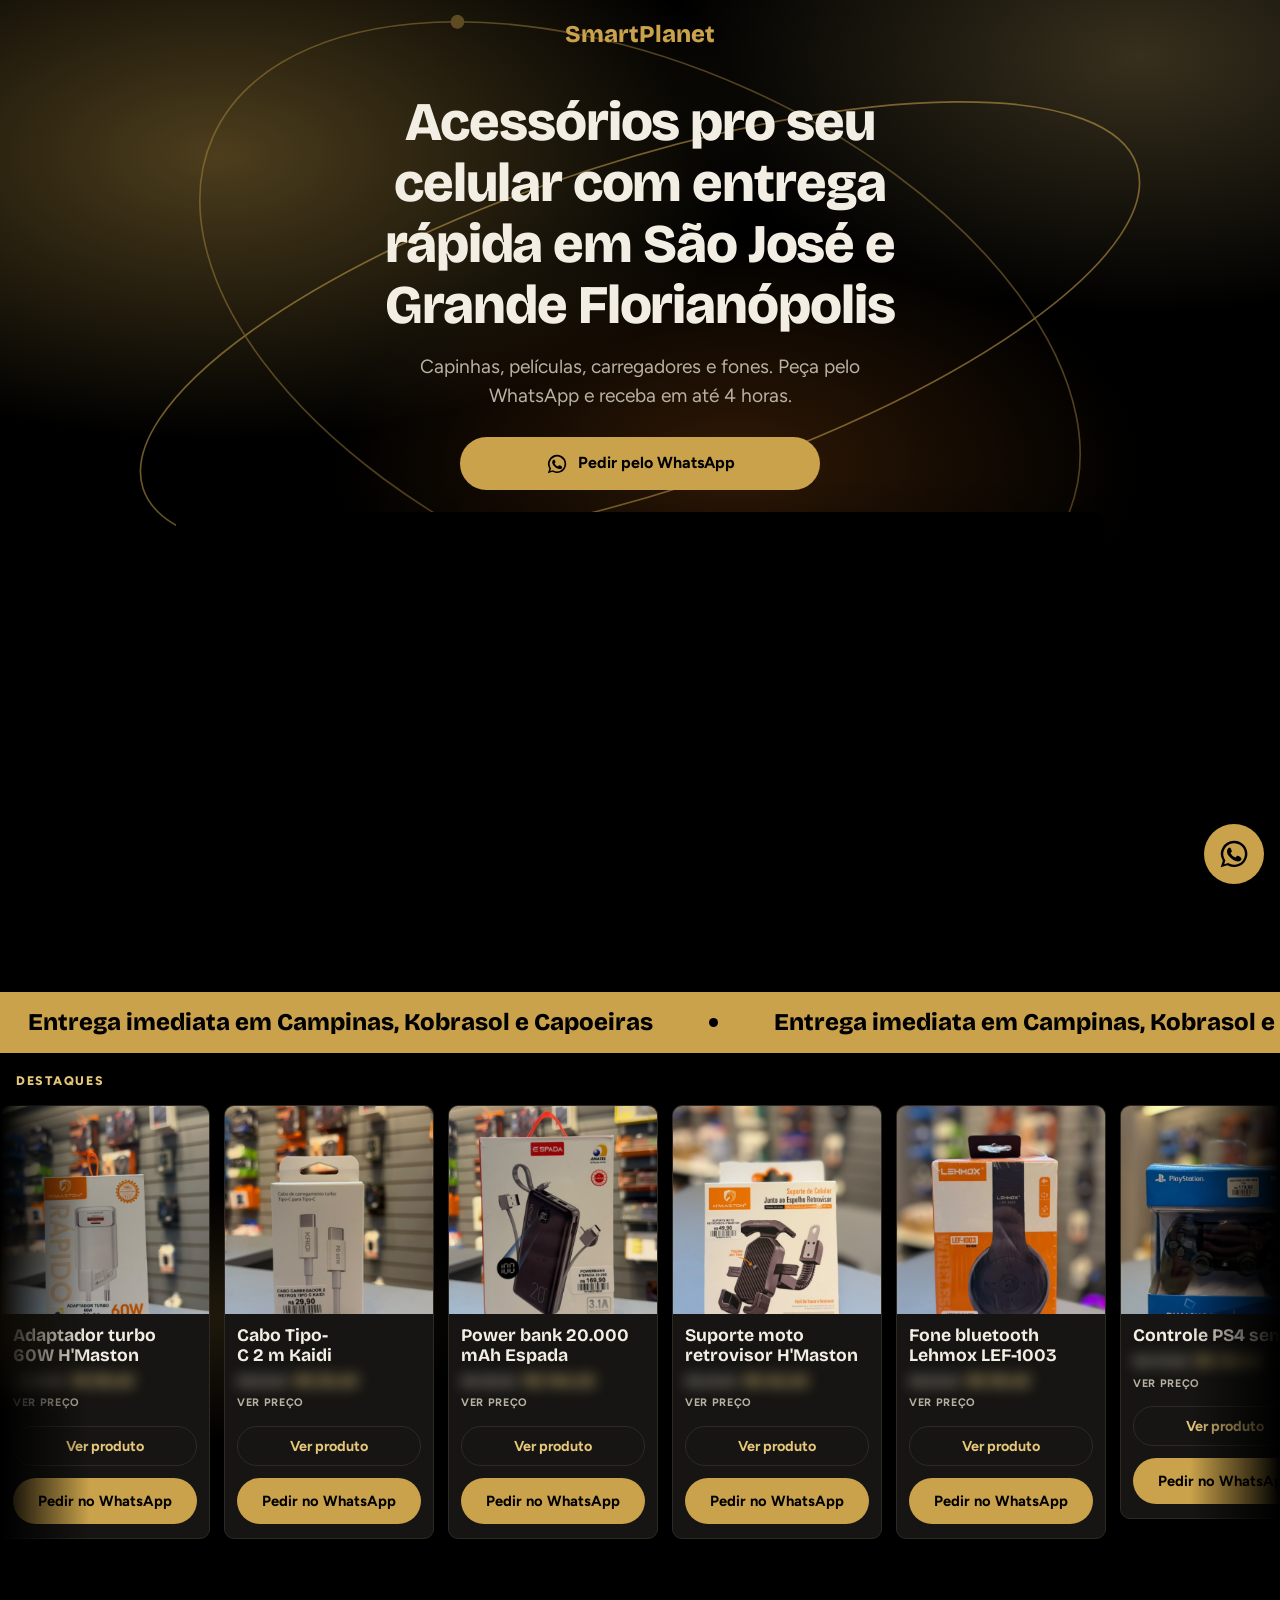
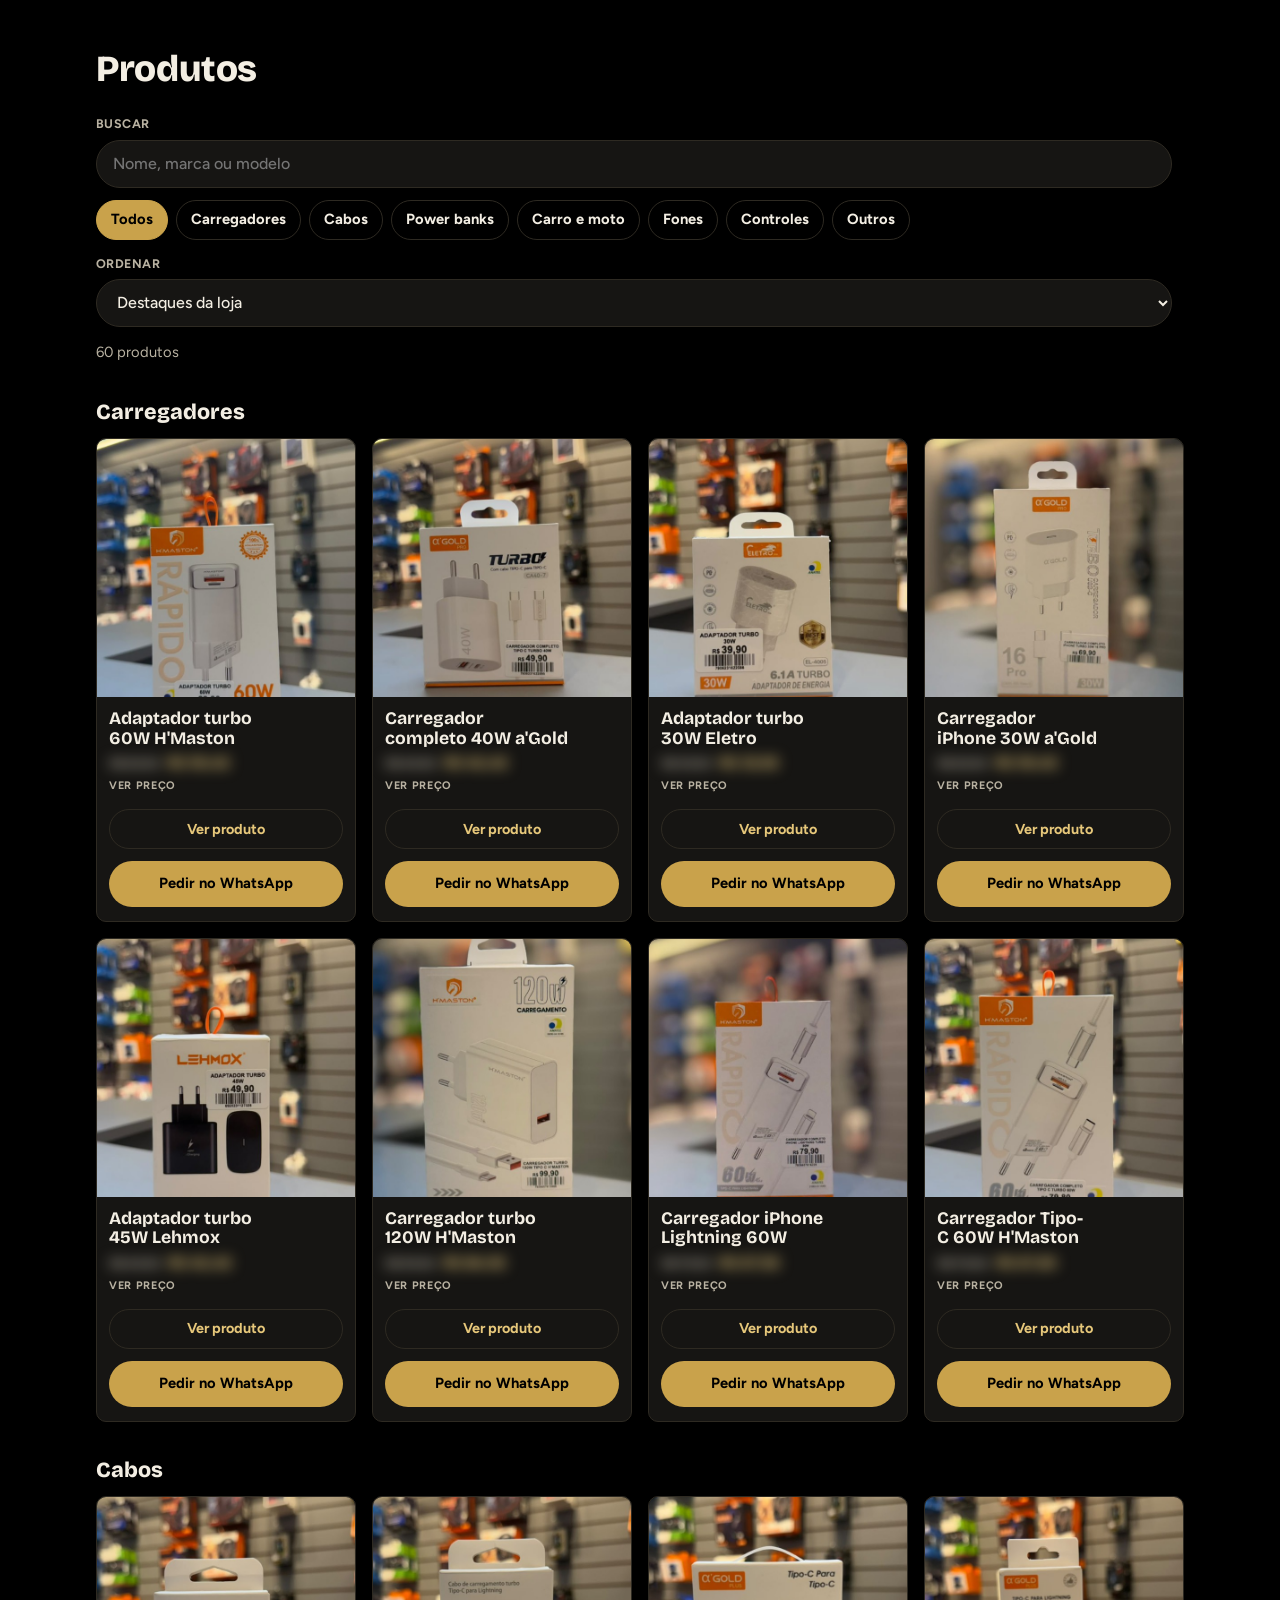
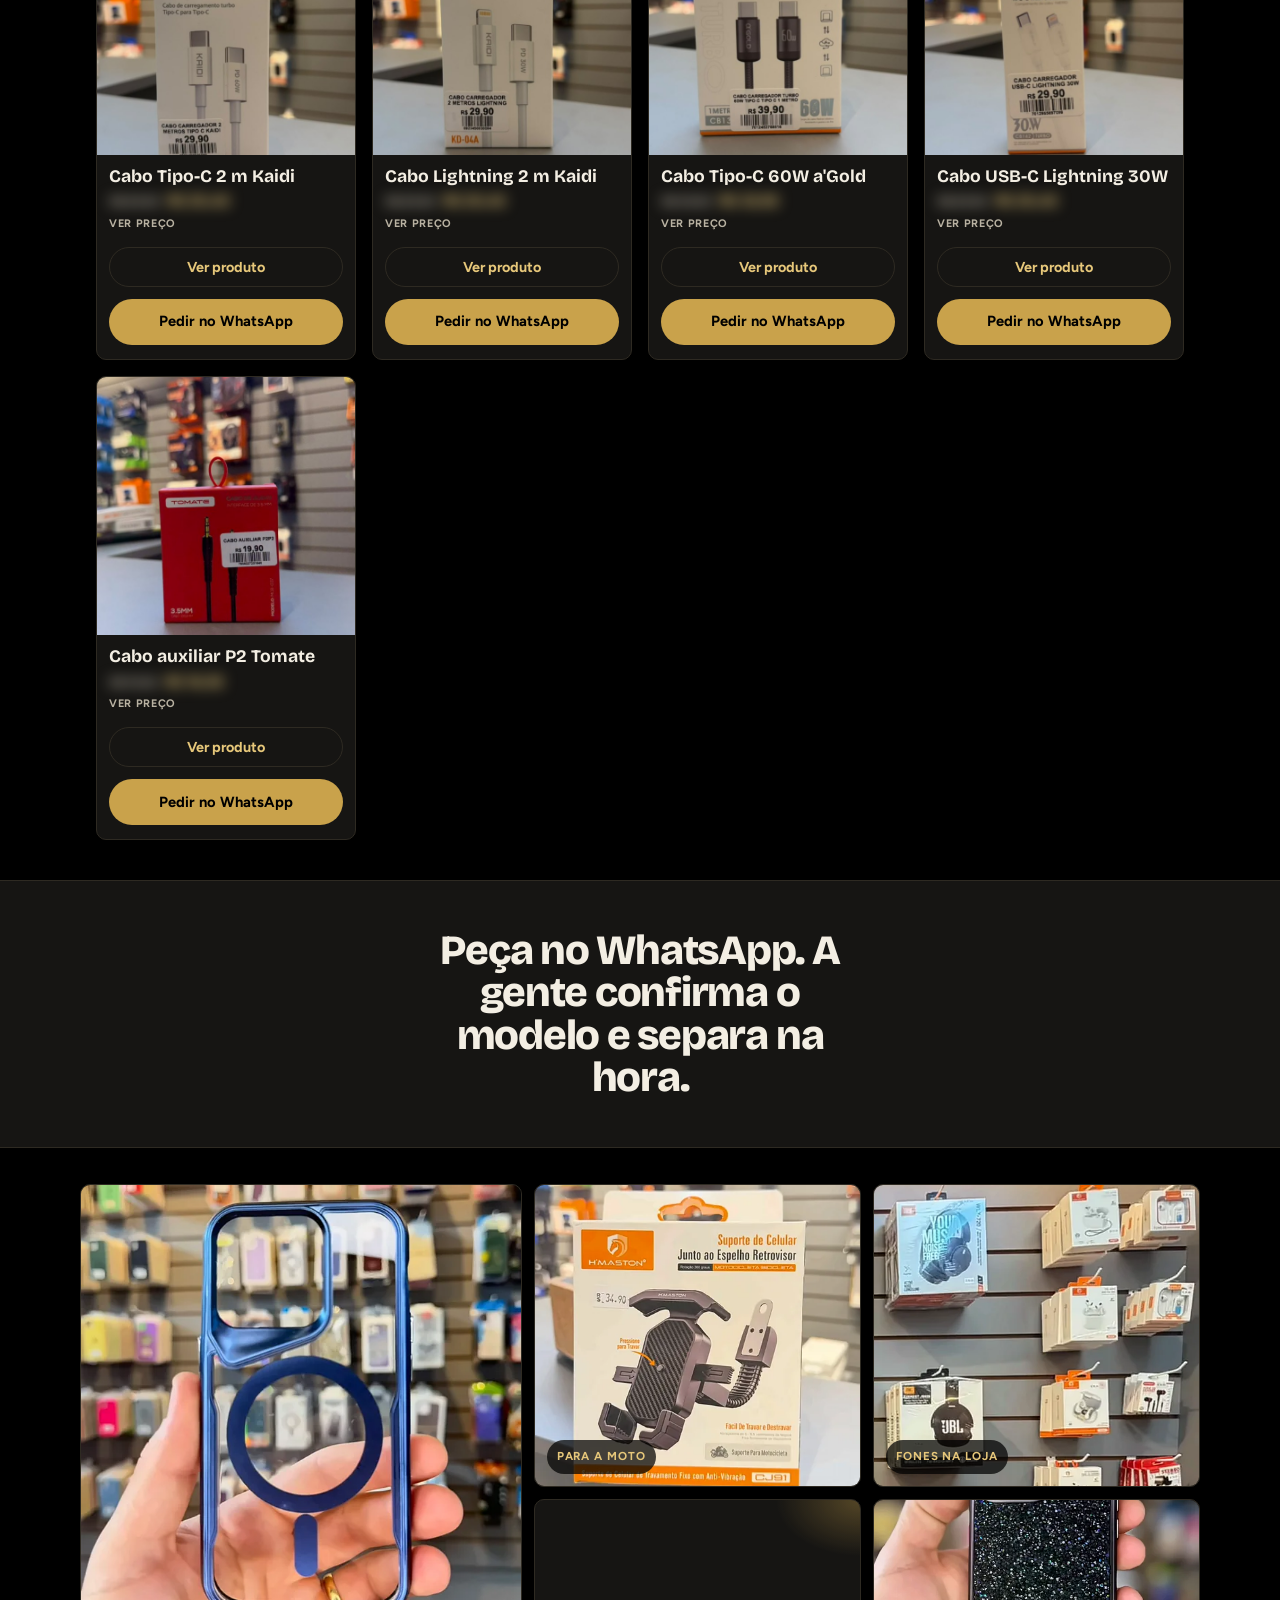
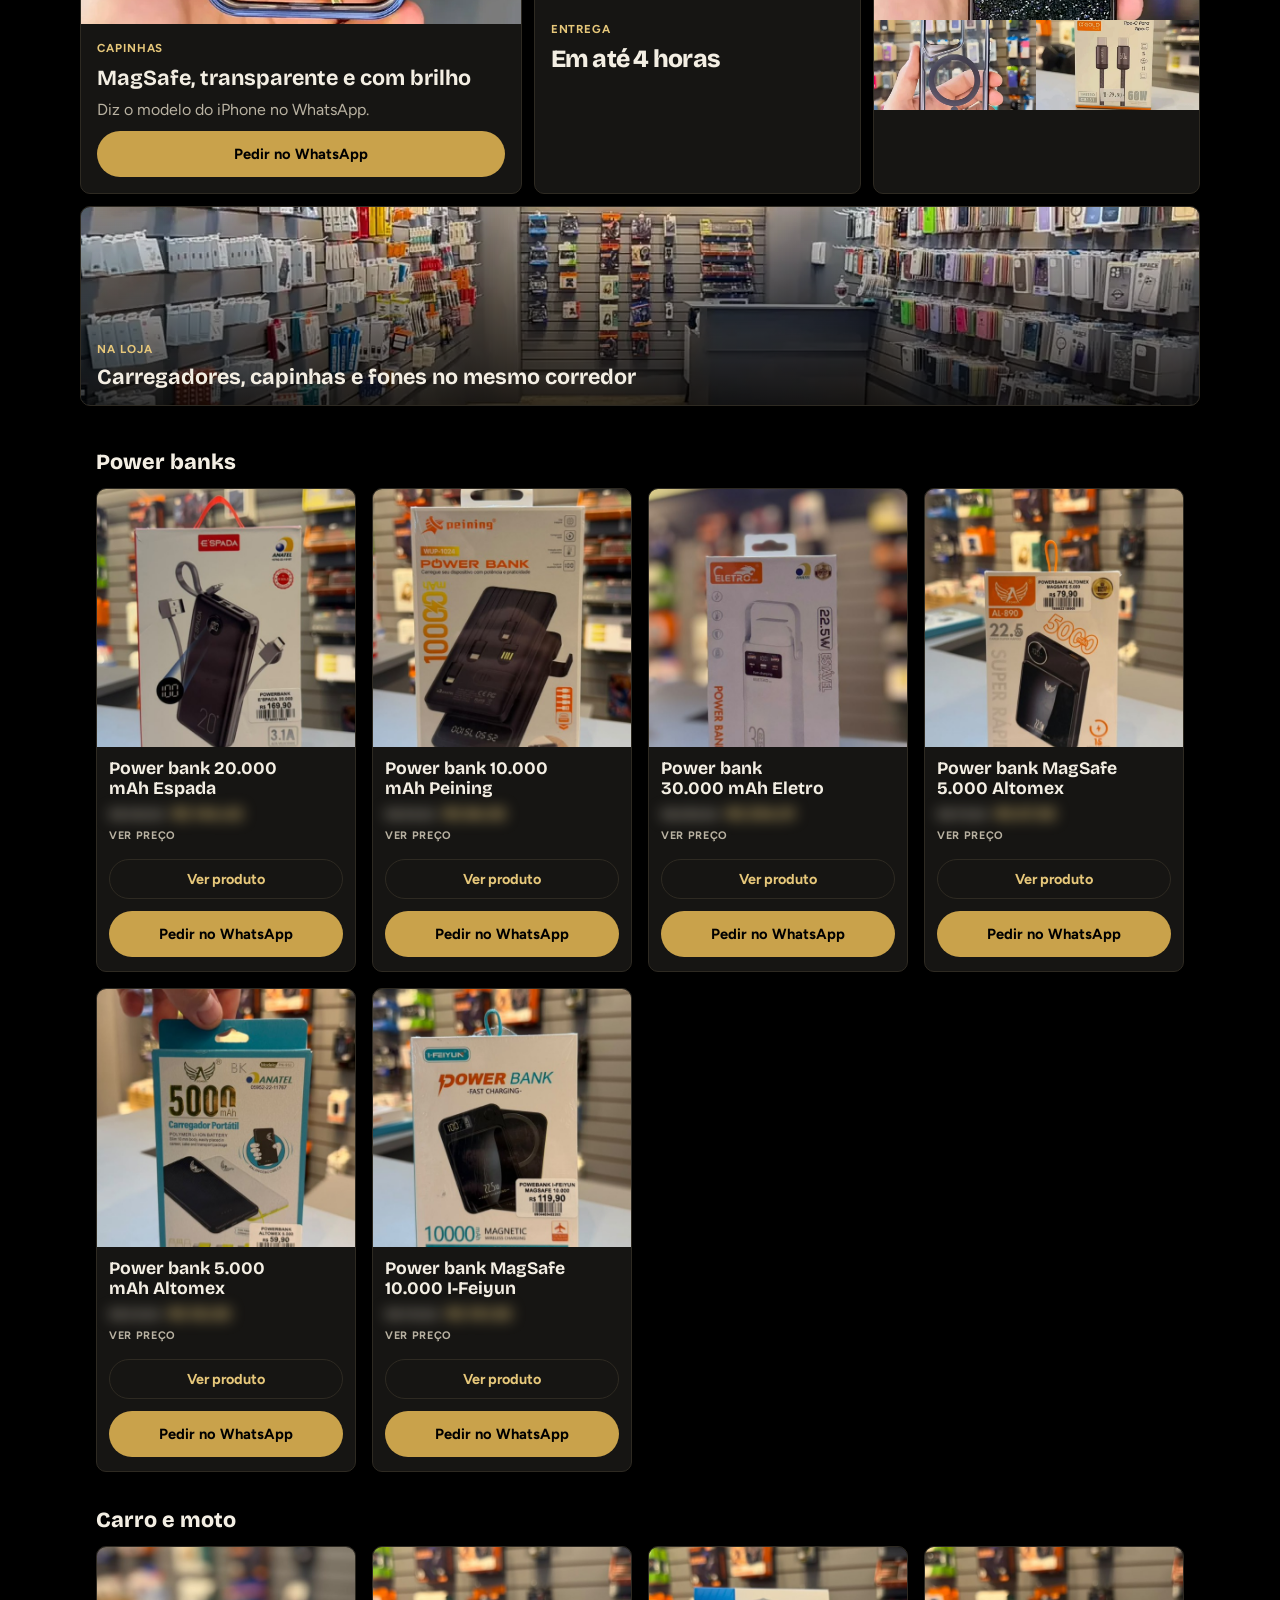
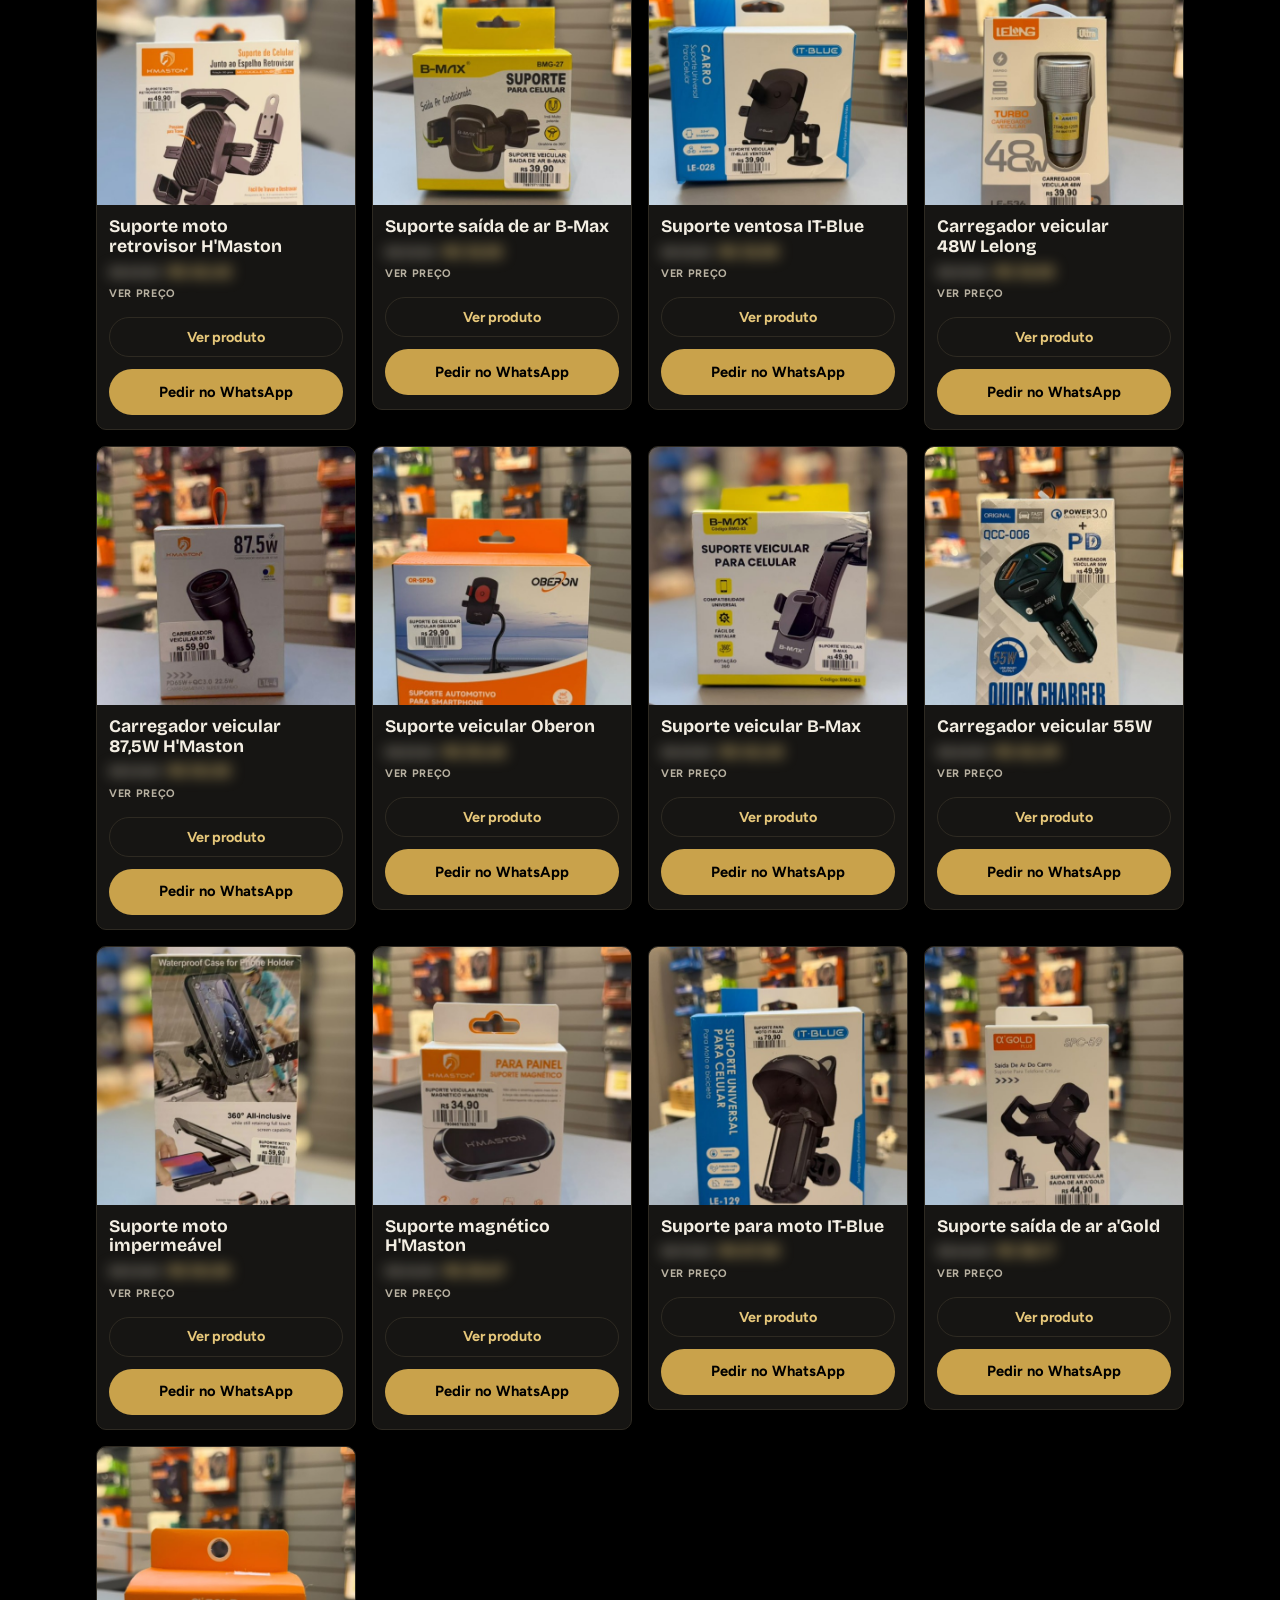
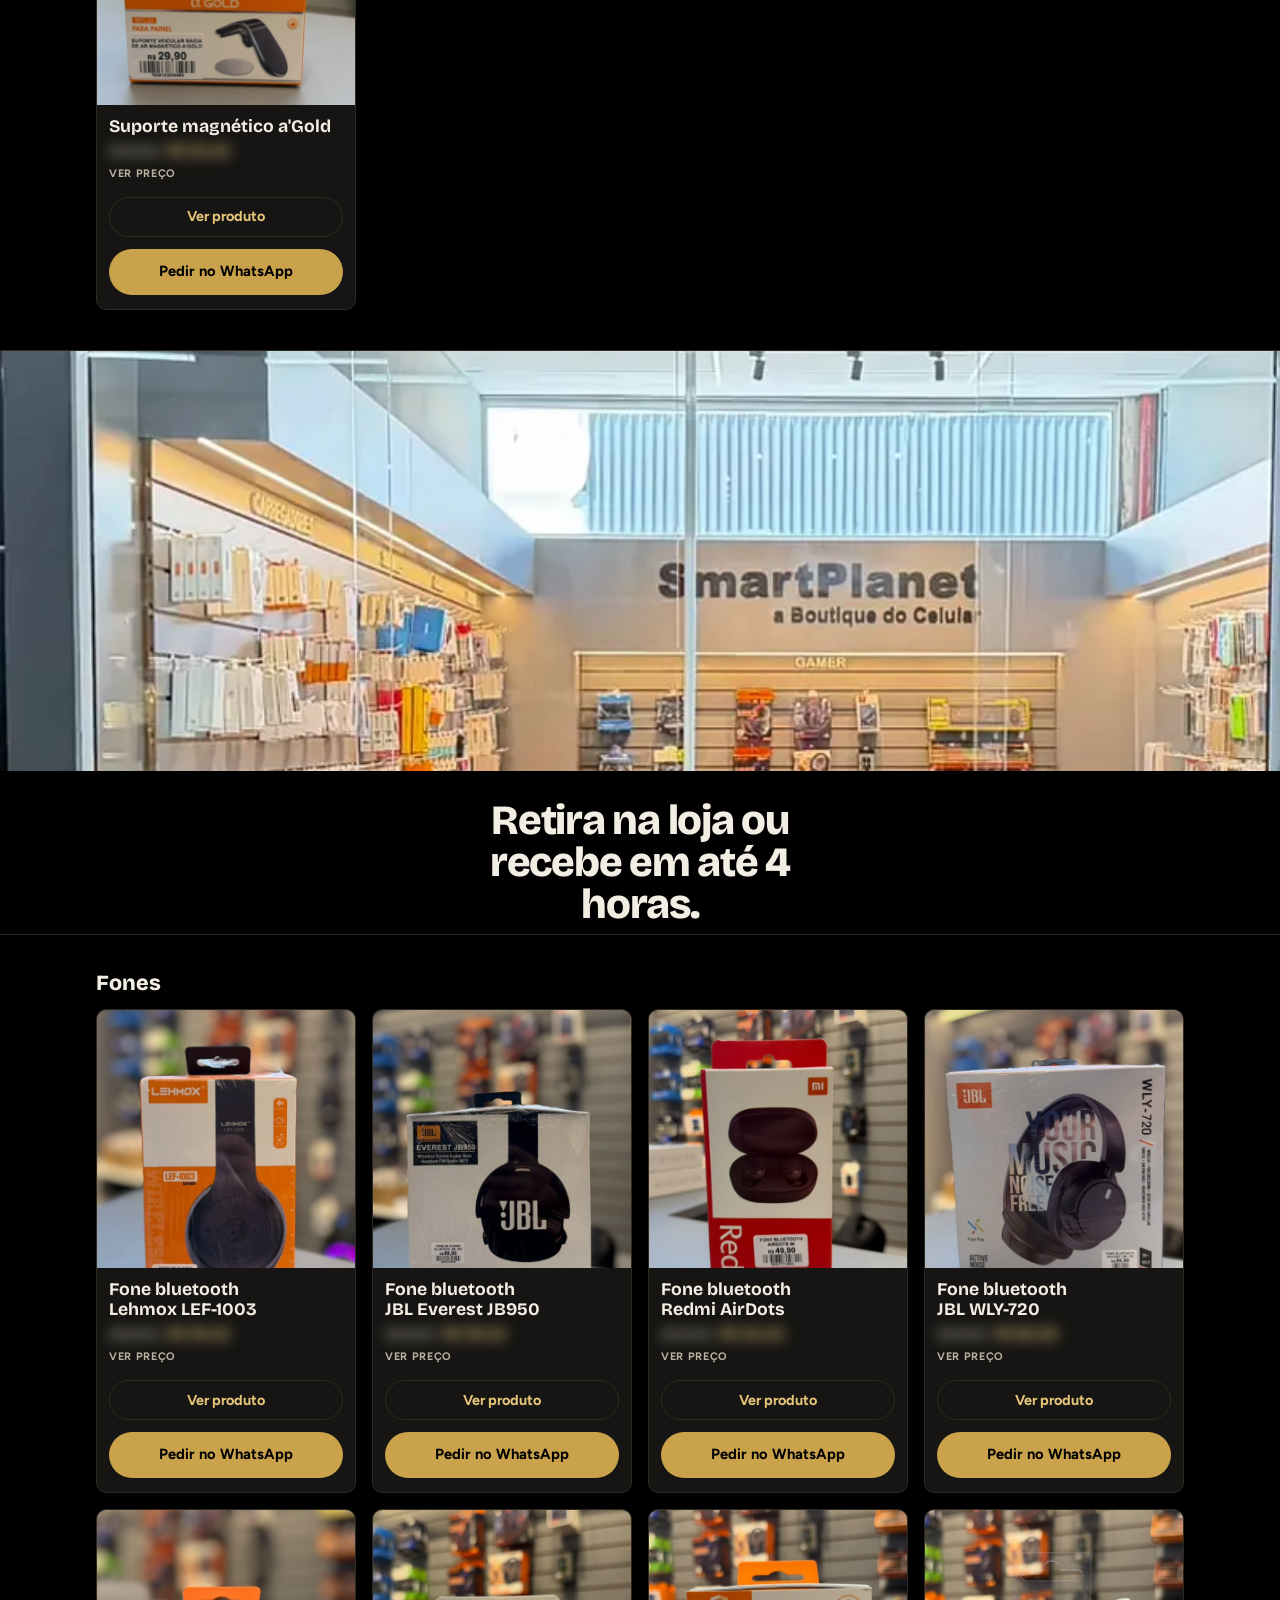
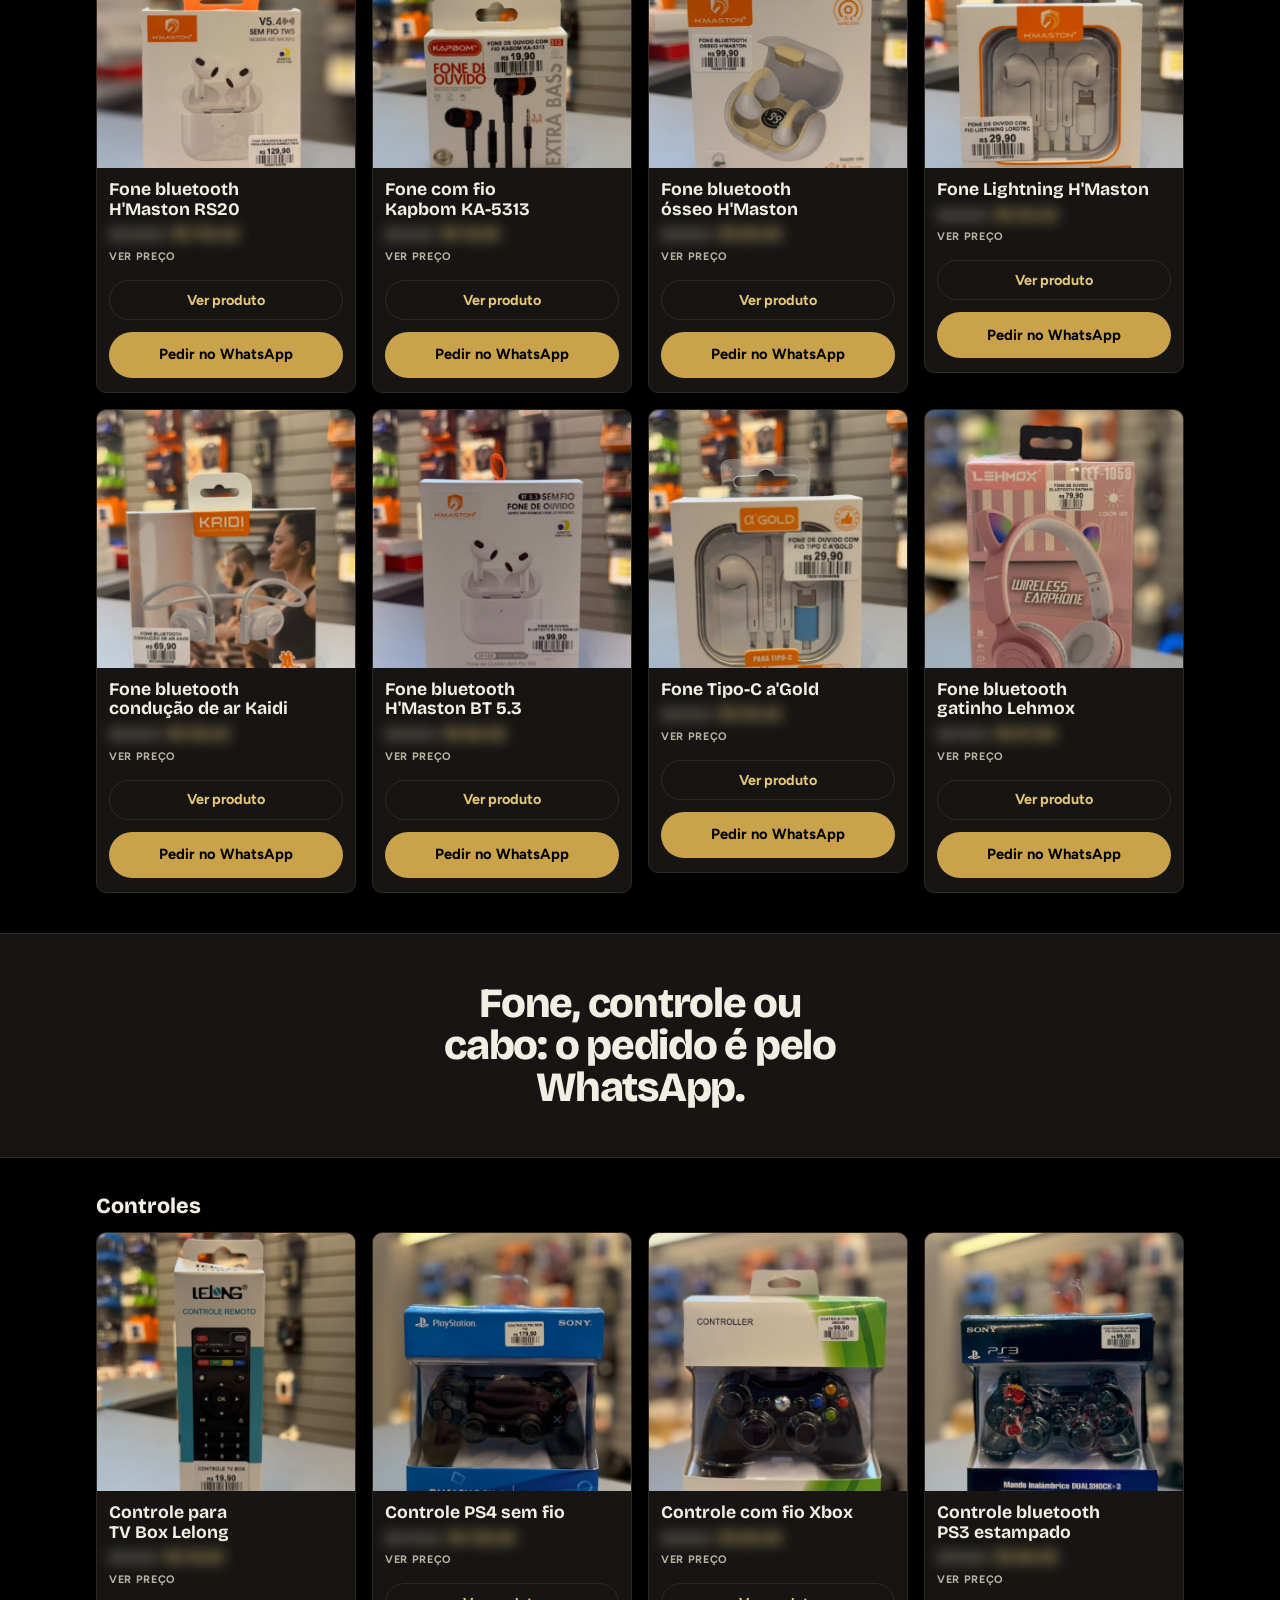
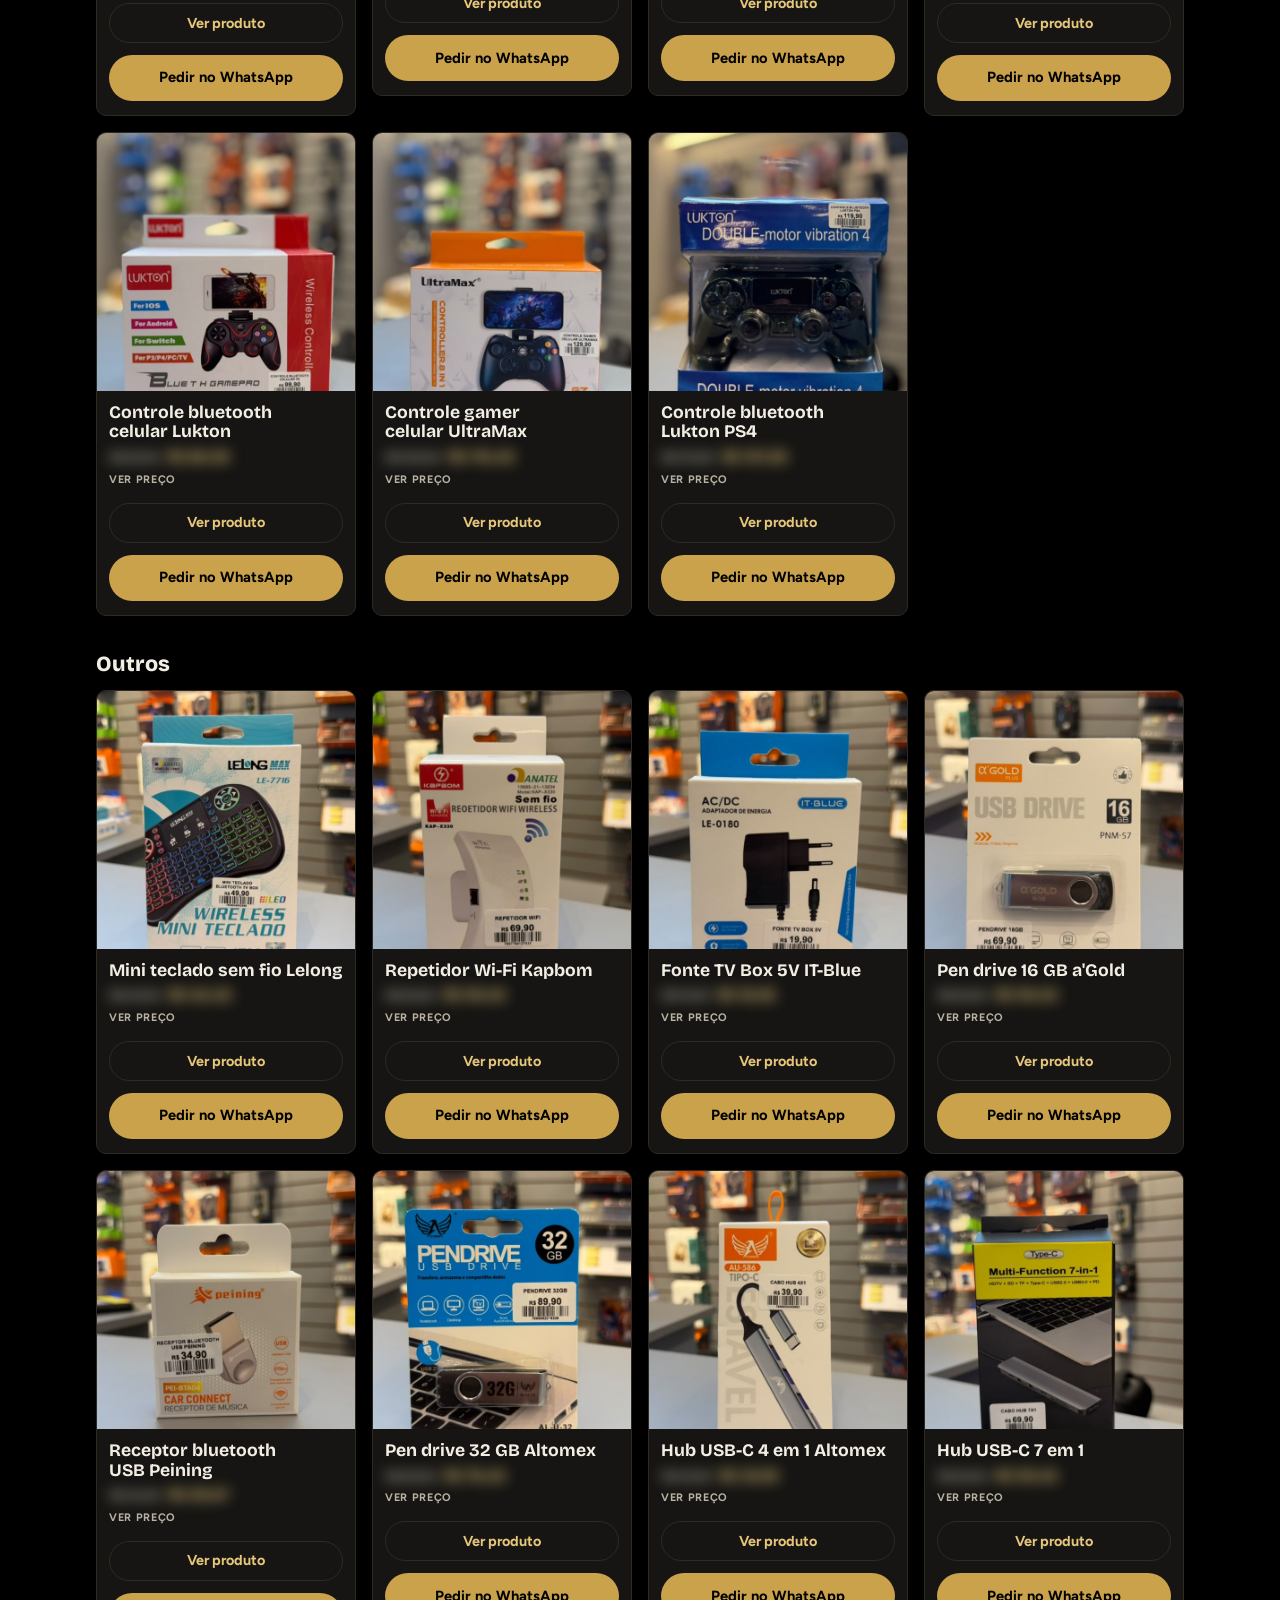
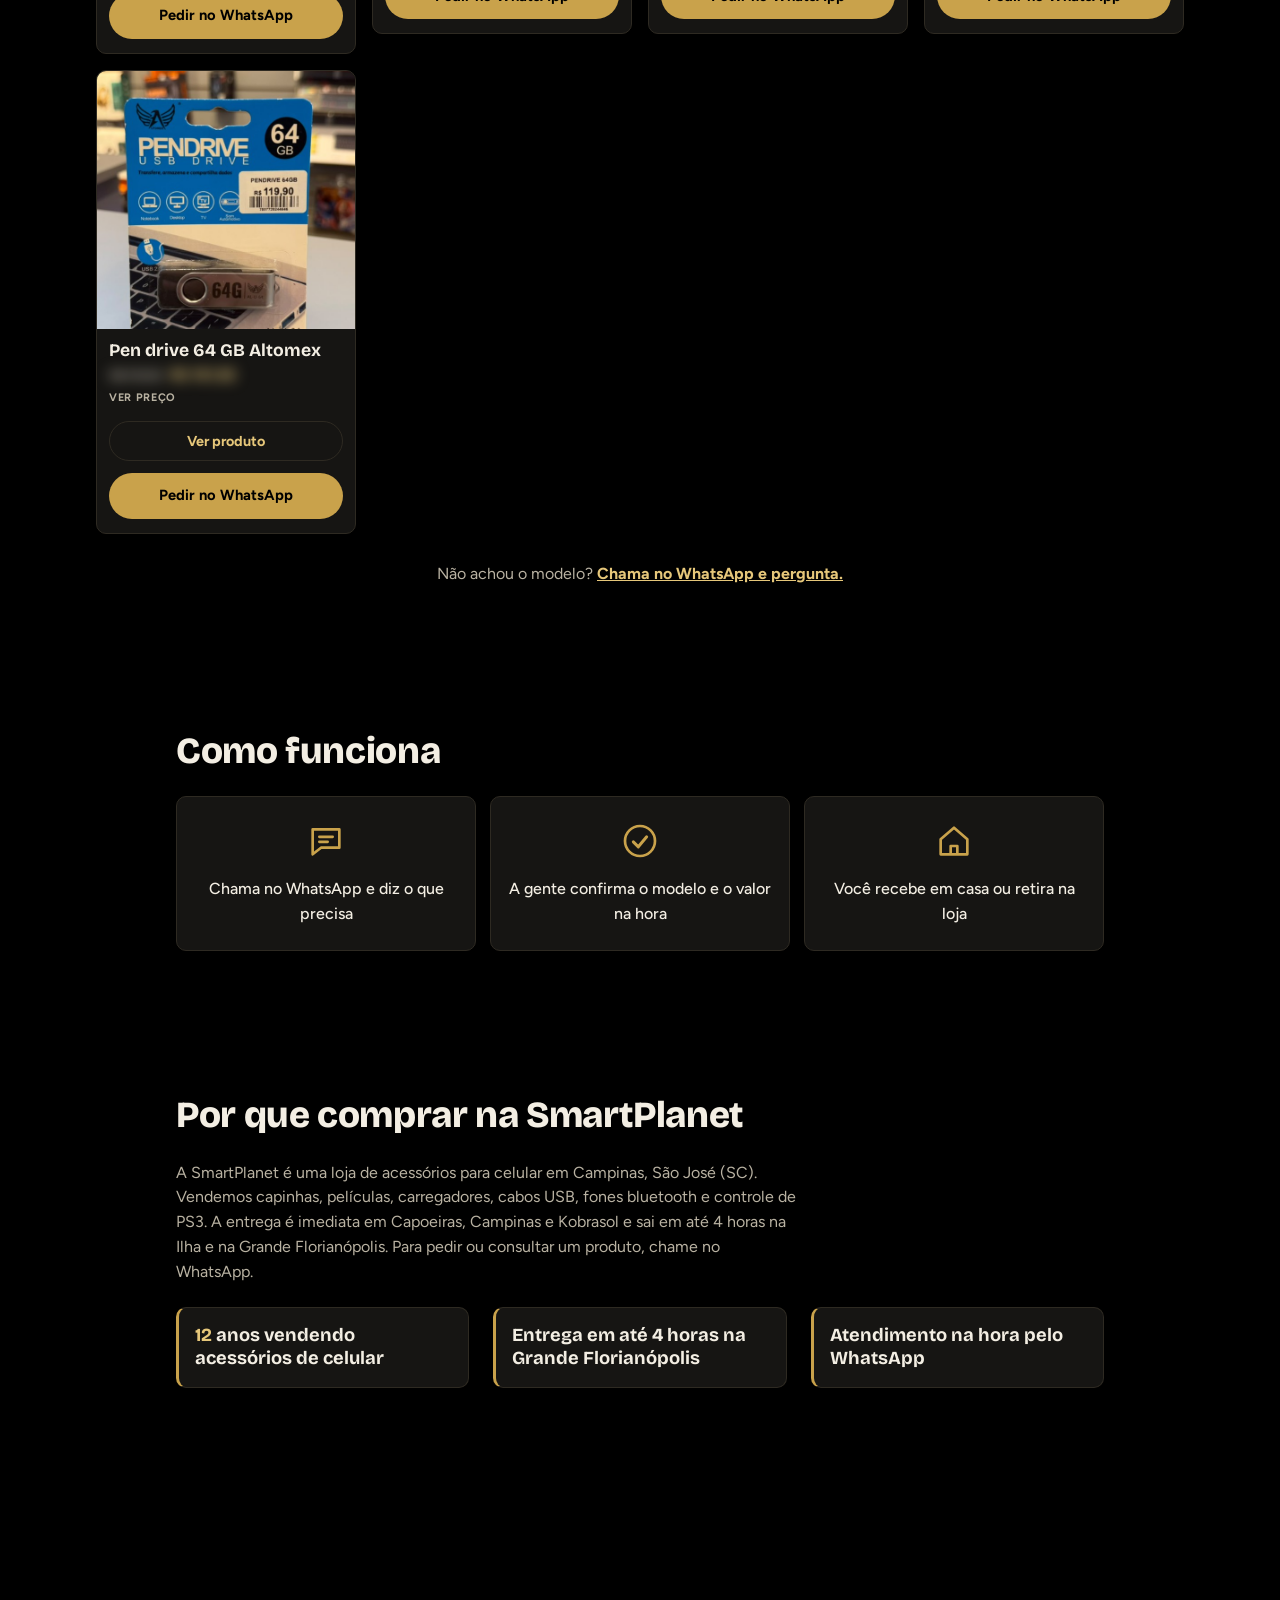
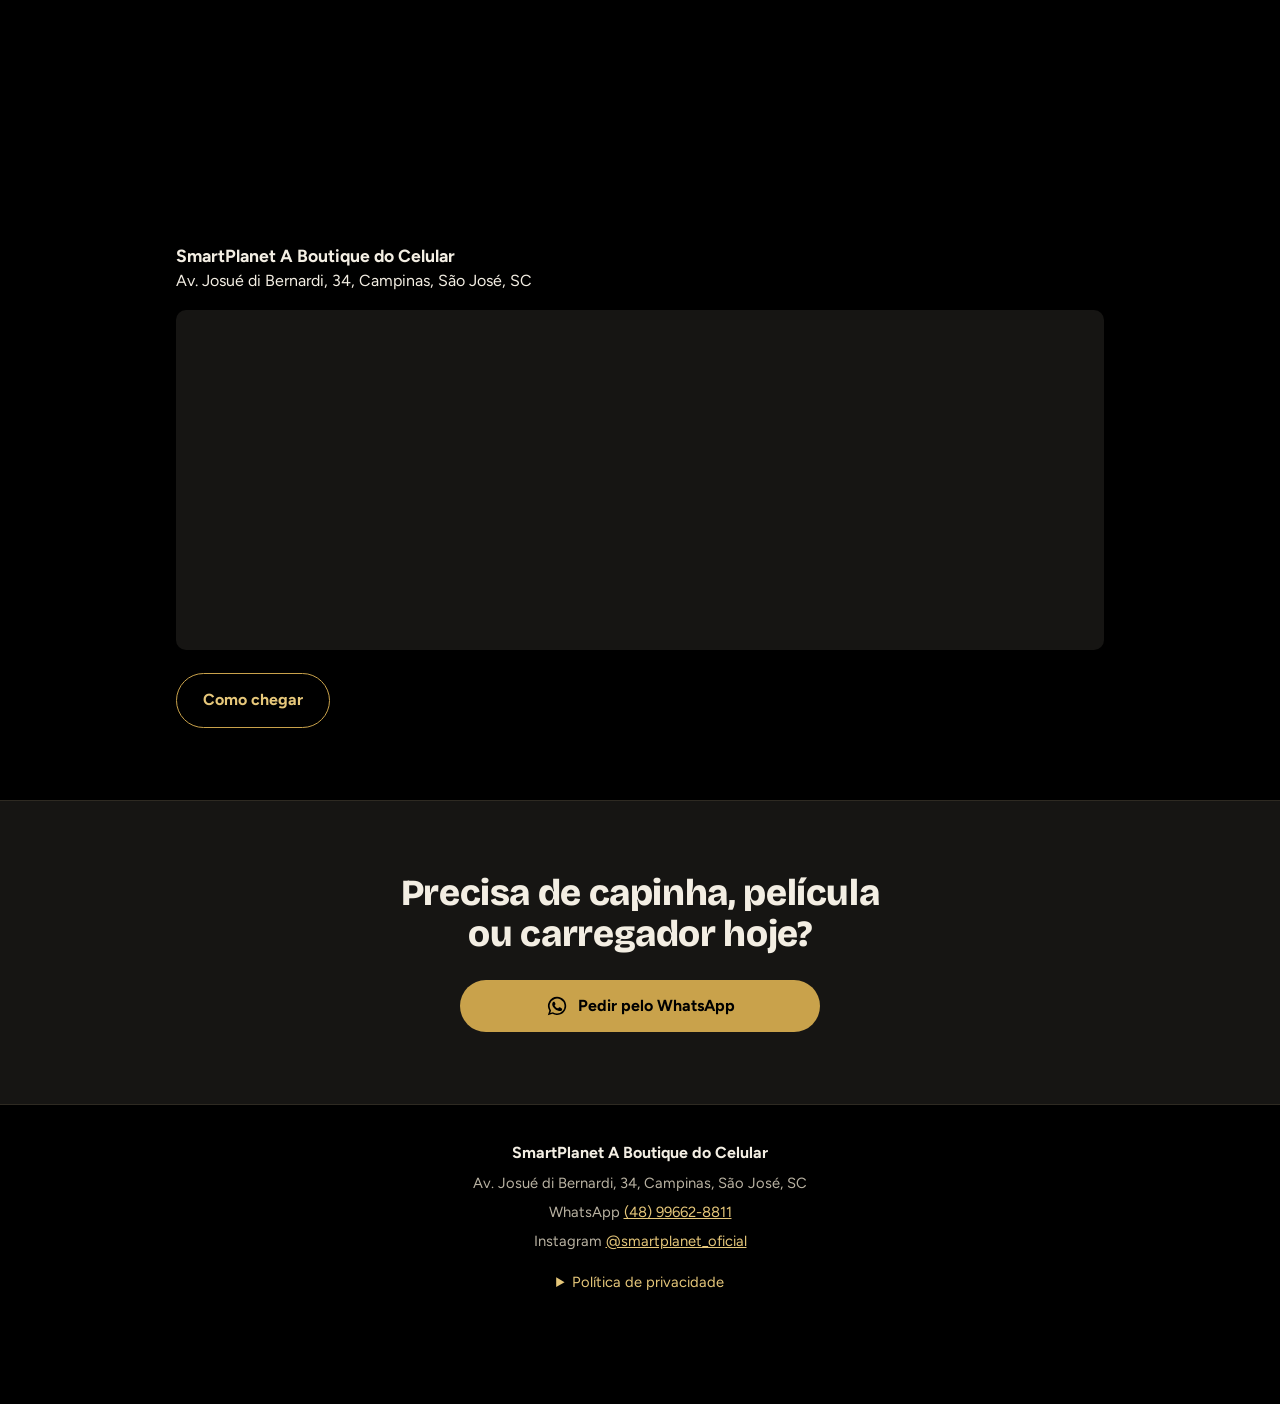
==== commit 7f02a52f: "Toca o video inteiro com som e sem descer a pagina no fim." ====
--- a/index.html
+++ b/index.html
@@ -16,7 +16,7 @@
 <link rel="preconnect" href="https://fonts.googleapis.com">
 <link rel="preconnect" href="https://fonts.gstatic.com" crossorigin>
 <link href="https://fonts.googleapis.com/css2?family=Bricolage+Grotesque:opsz,wght@12..96,700;12..96,800&family=Figtree:wght@400;500;700&display=swap" rel="stylesheet">
-<link rel="stylesheet" href="css/style.css?v=13">
+<link rel="stylesheet" href="css/style.css?v=14">
 
 <!-- Google tag (gtag.js) -->
 <script async src="https://www.googletagmanager.com/gtag/js?id=AW-18541289170"></script>
@@ -87,21 +87,34 @@
   <h1>Acessórios pro seu celular com entrega rápida em São José e Grande Florianópolis</h1>
   <p class="sub">Capinhas, películas, carregadores e fones. Peça pelo WhatsApp e receba em até 4 horas.</p>
   <a class="btn" data-msg="Olá! Vi o site da SmartPlanet e quero fazer um pedido." href="https://wa.me/5548996628811?text=Ol%C3%A1%21%20Vi%20o%20site%20da%20SmartPlanet%20e%20quero%20fazer%20um%20pedido."><svg aria-hidden="true"><use href="#i-wa"/></svg>Pedir pelo WhatsApp</a>
-  <video class="topo-video" id="topo-video" autoplay muted playsinline preload="auto" disablepictureinpicture disableremoteplayback controlslist="nodownload nofullscreen noremoteplayback noplaybackrate" aria-hidden="true" tabindex="-1">
-    <source src="video/loja.mp4?v=4" type="video/mp4">
+  <video class="topo-video" id="topo-video" autoplay playsinline preload="auto" disablepictureinpicture disableremoteplayback controlslist="nodownload nofullscreen noremoteplayback noplaybackrate" aria-hidden="true" tabindex="-1">
+    <source src="video/loja.mp4?v=5" type="video/mp4">
   </video>
   <script>
     (function () {
       var video = document.getElementById("topo-video");
       if (!video) return;
       video.controls = false;
-      video.muted = true;
-      video.defaultMuted = true;
+      video.removeAttribute("muted");
+      video.defaultMuted = false;
+      video.muted = false;
+      video.volume = 1;
       video.playsInline = true;
       video.autoplay = true;
-      video.loop = false;
+      video.loop = true;
       var promessa = video.play();
-      if (promessa && promessa.catch) promessa.catch(function () {});
+      if (promessa && promessa.catch) {
+        promessa.catch(function () {
+          video.muted = true;
+          var segunda = video.play();
+          if (segunda && segunda.then) {
+            segunda.then(function () {
+              video.muted = false;
+              video.volume = 1;
+            }).catch(function () {});
+          }
+        });
+      }
     })();
   </script>
 </header>
@@ -598,6 +611,6 @@
   </div>
 </dialog>
 
-<script src="js/main.js?v=19"></script>
+<script src="js/main.js?v=20"></script>
 </body>
 </html>
--- a/css/style.css
+++ b/css/style.css
@@ -207,8 +207,7 @@
   margin: 22px auto 0;
   border-radius: var(--raio);
   background: #000;
-  aspect-ratio: 16 / 9;
-  object-fit: cover;
+  object-fit: contain;
   pointer-events: none;
   -webkit-user-select: none;
   user-select: none;
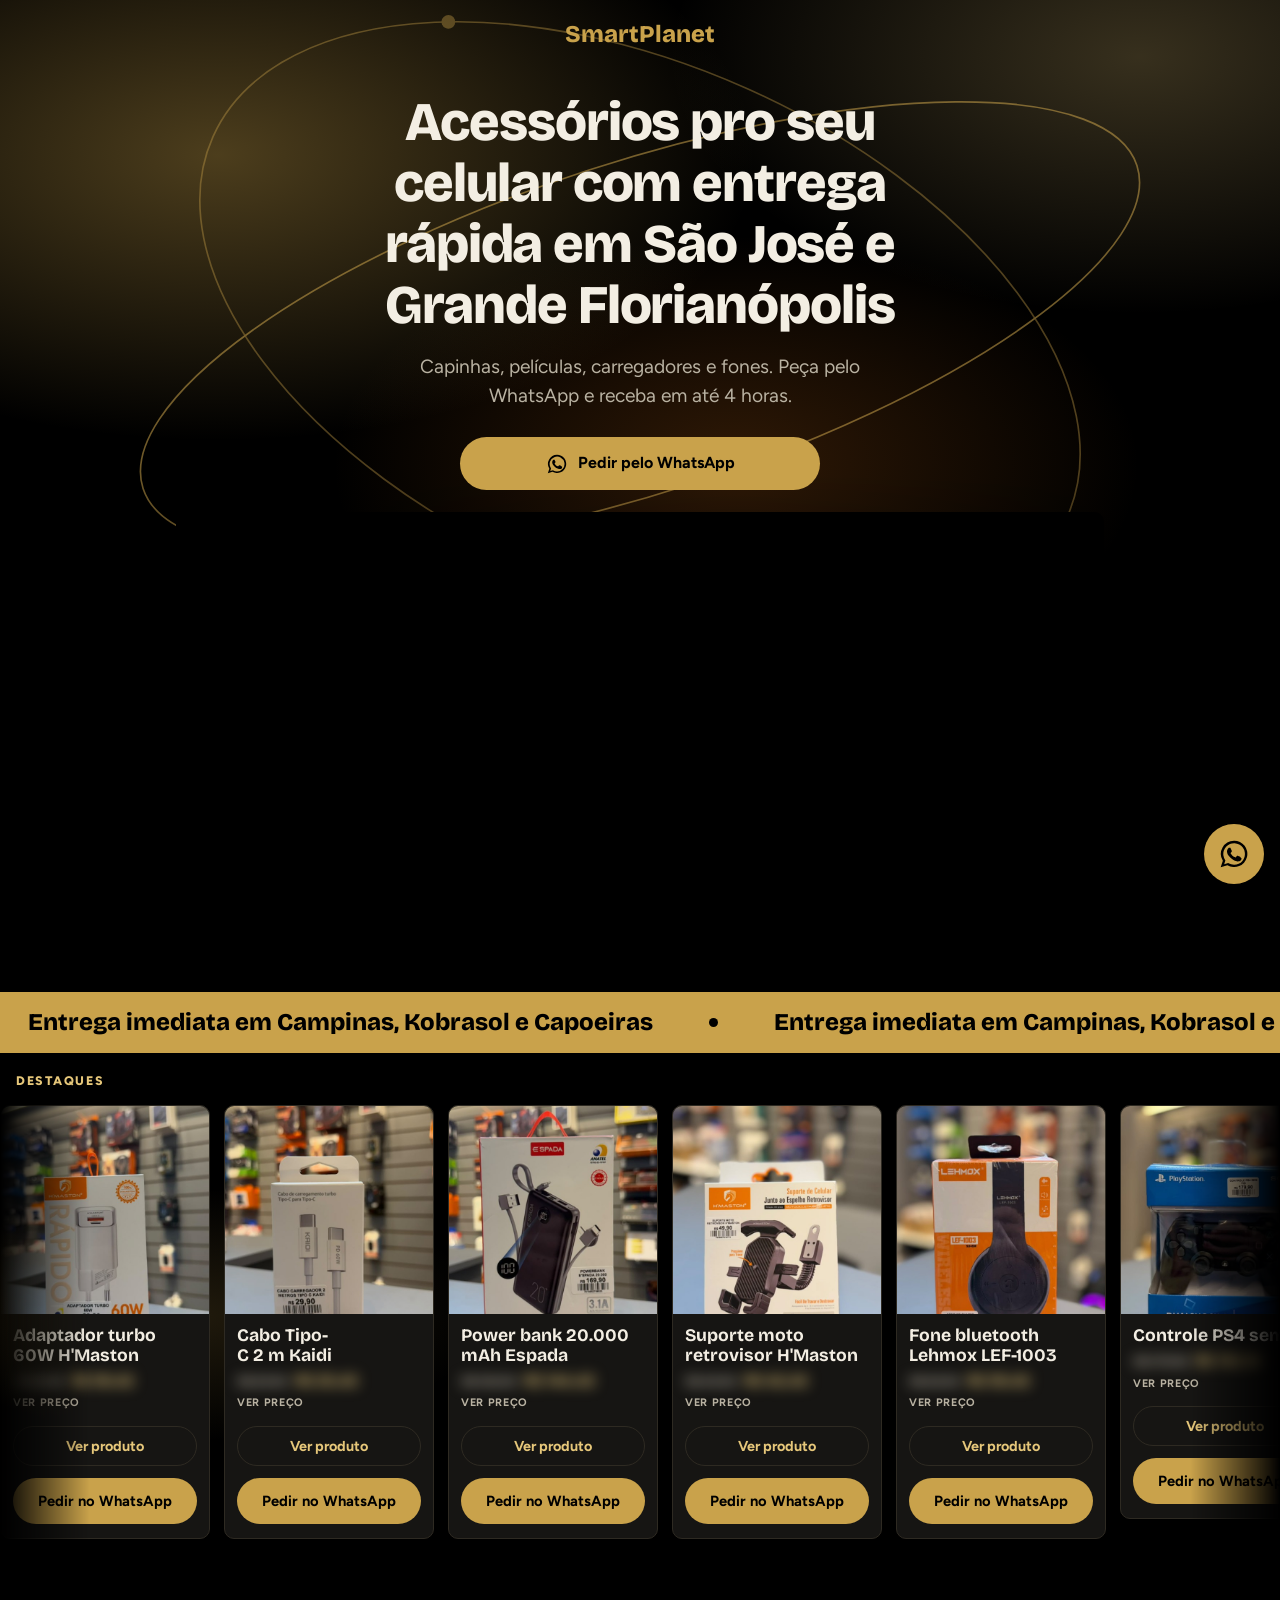
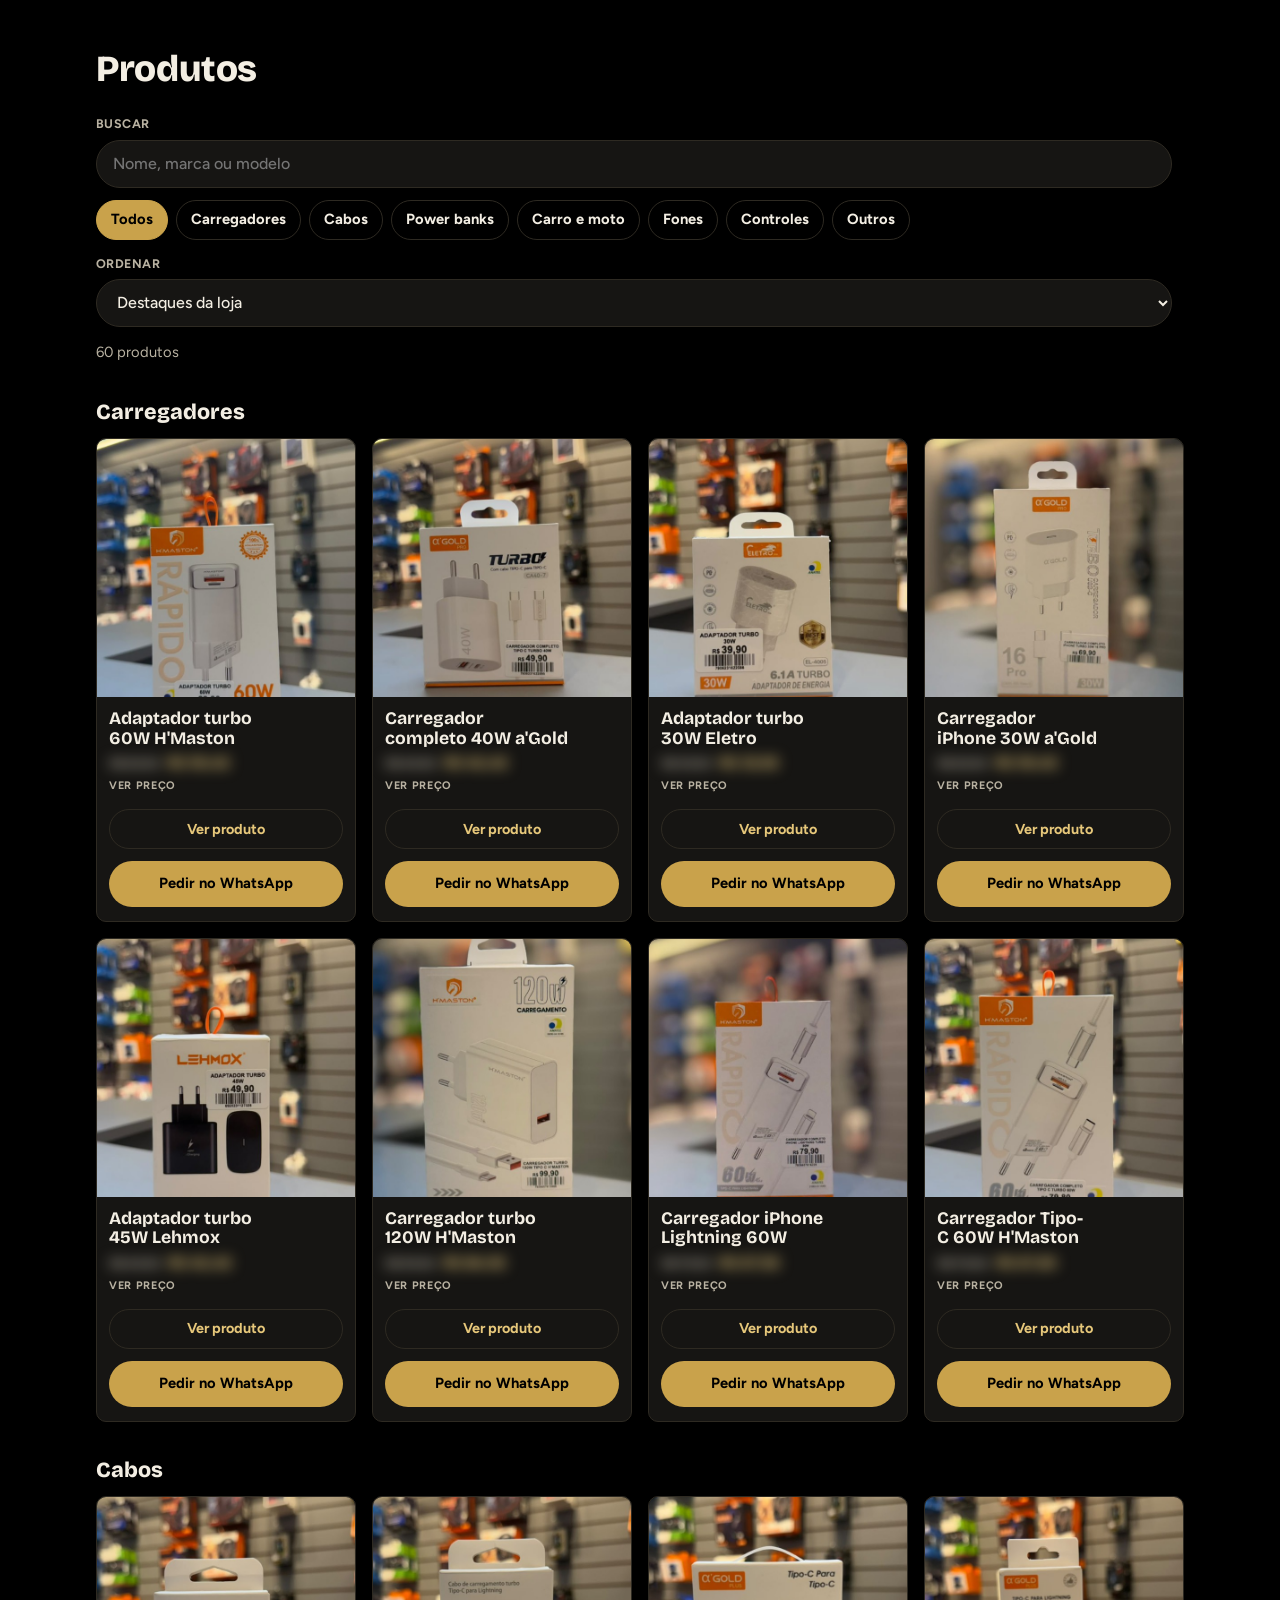
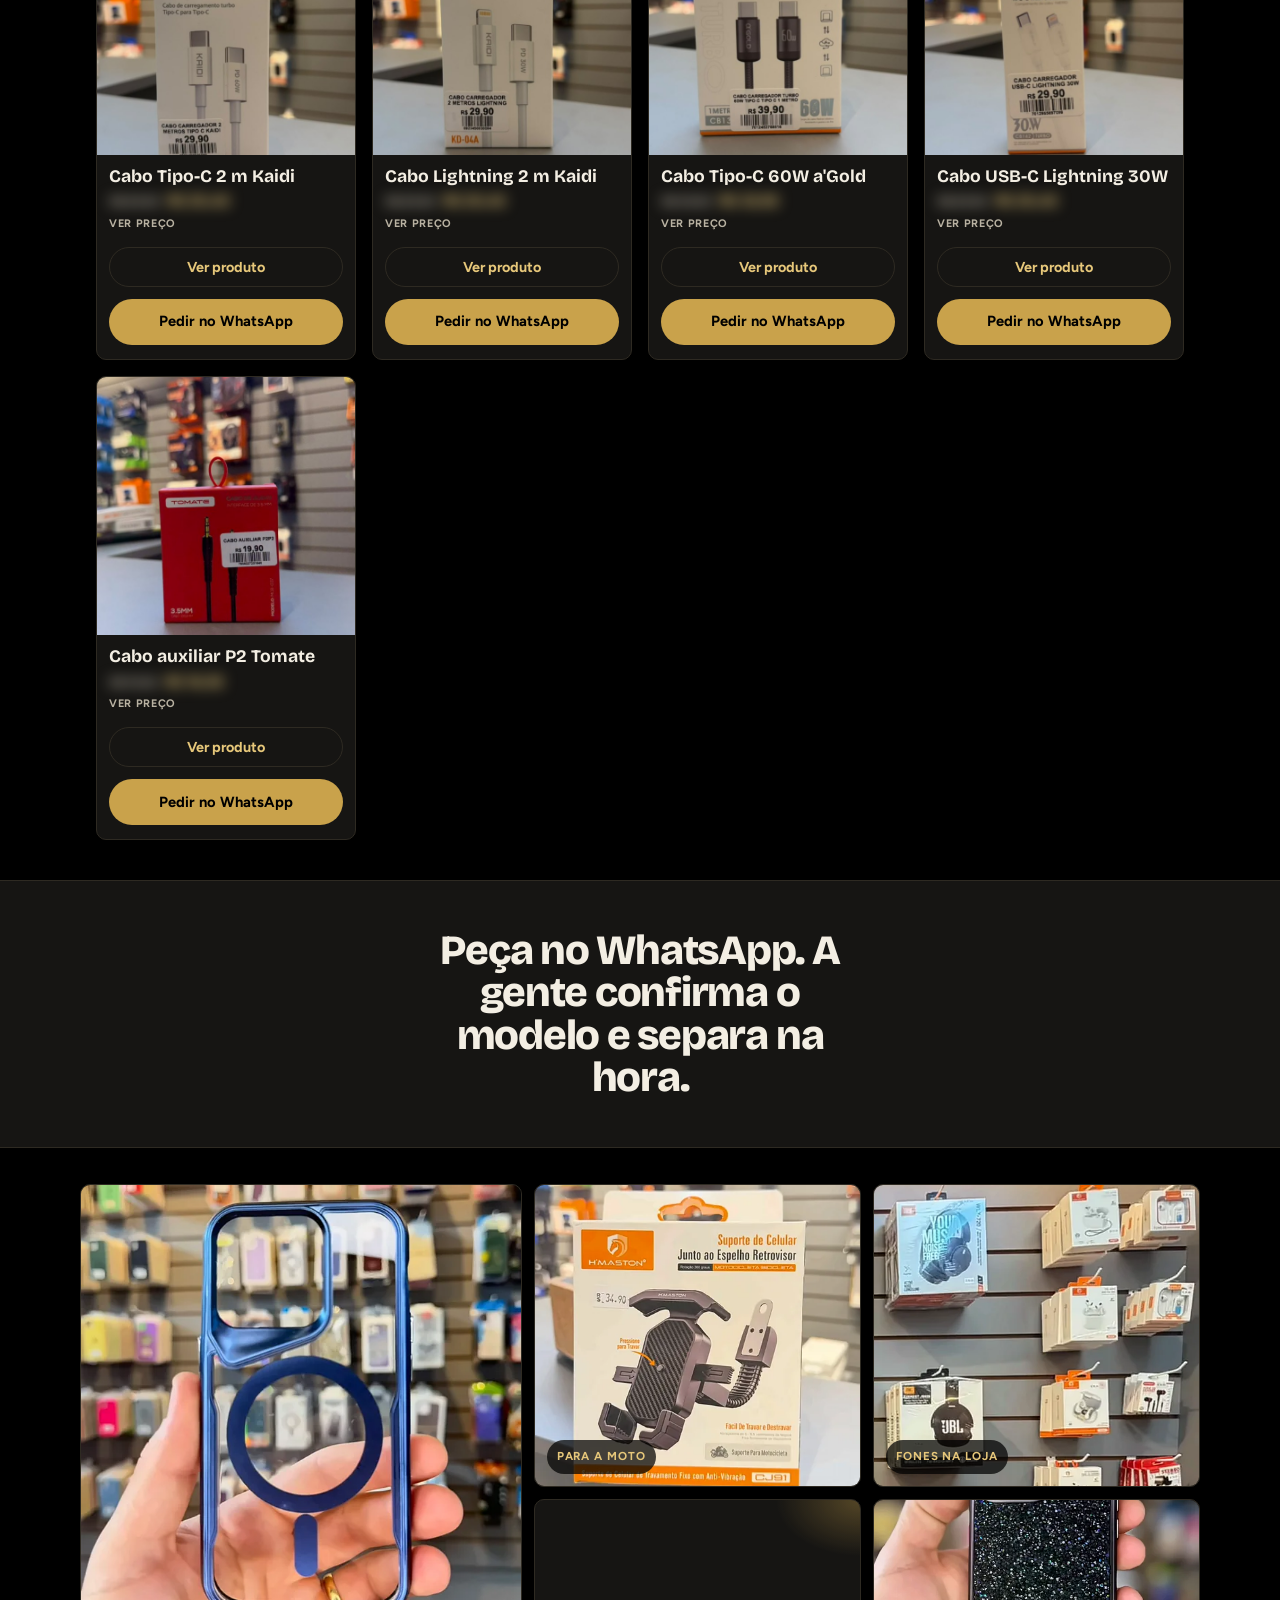
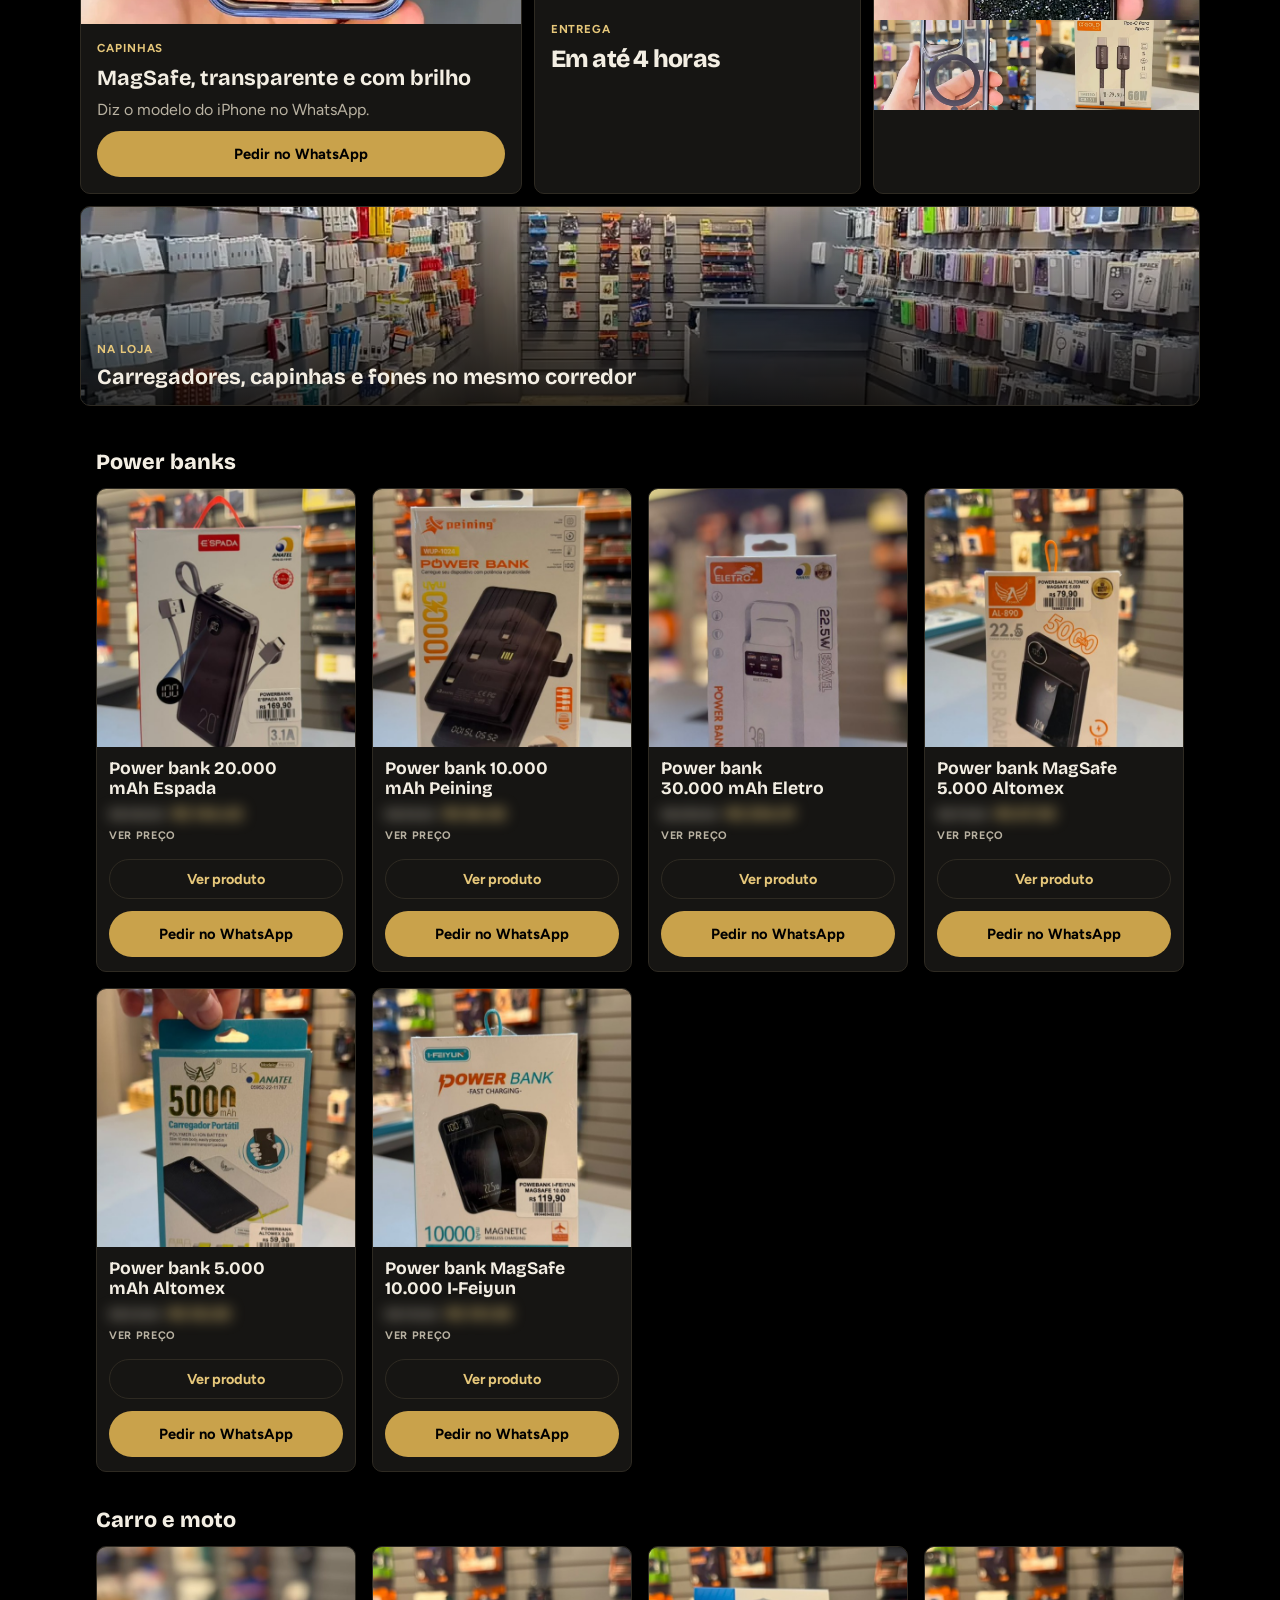
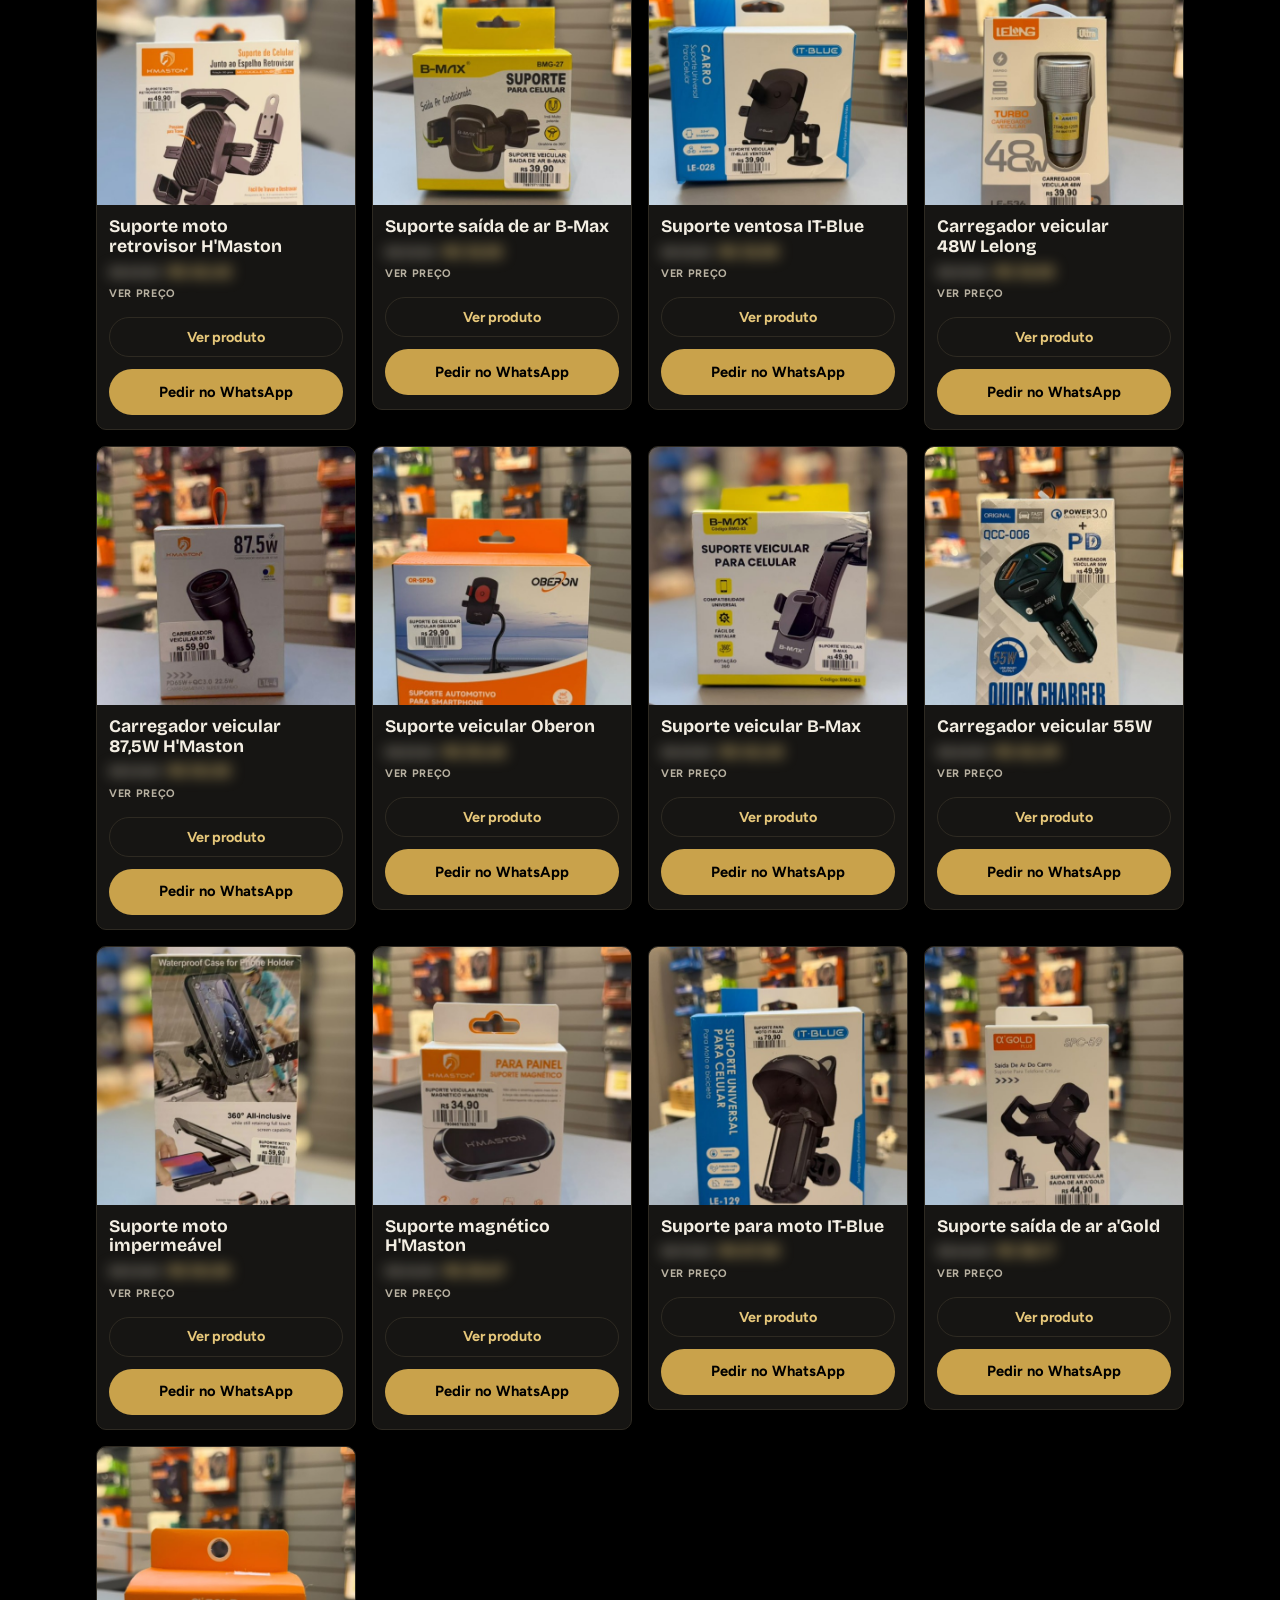
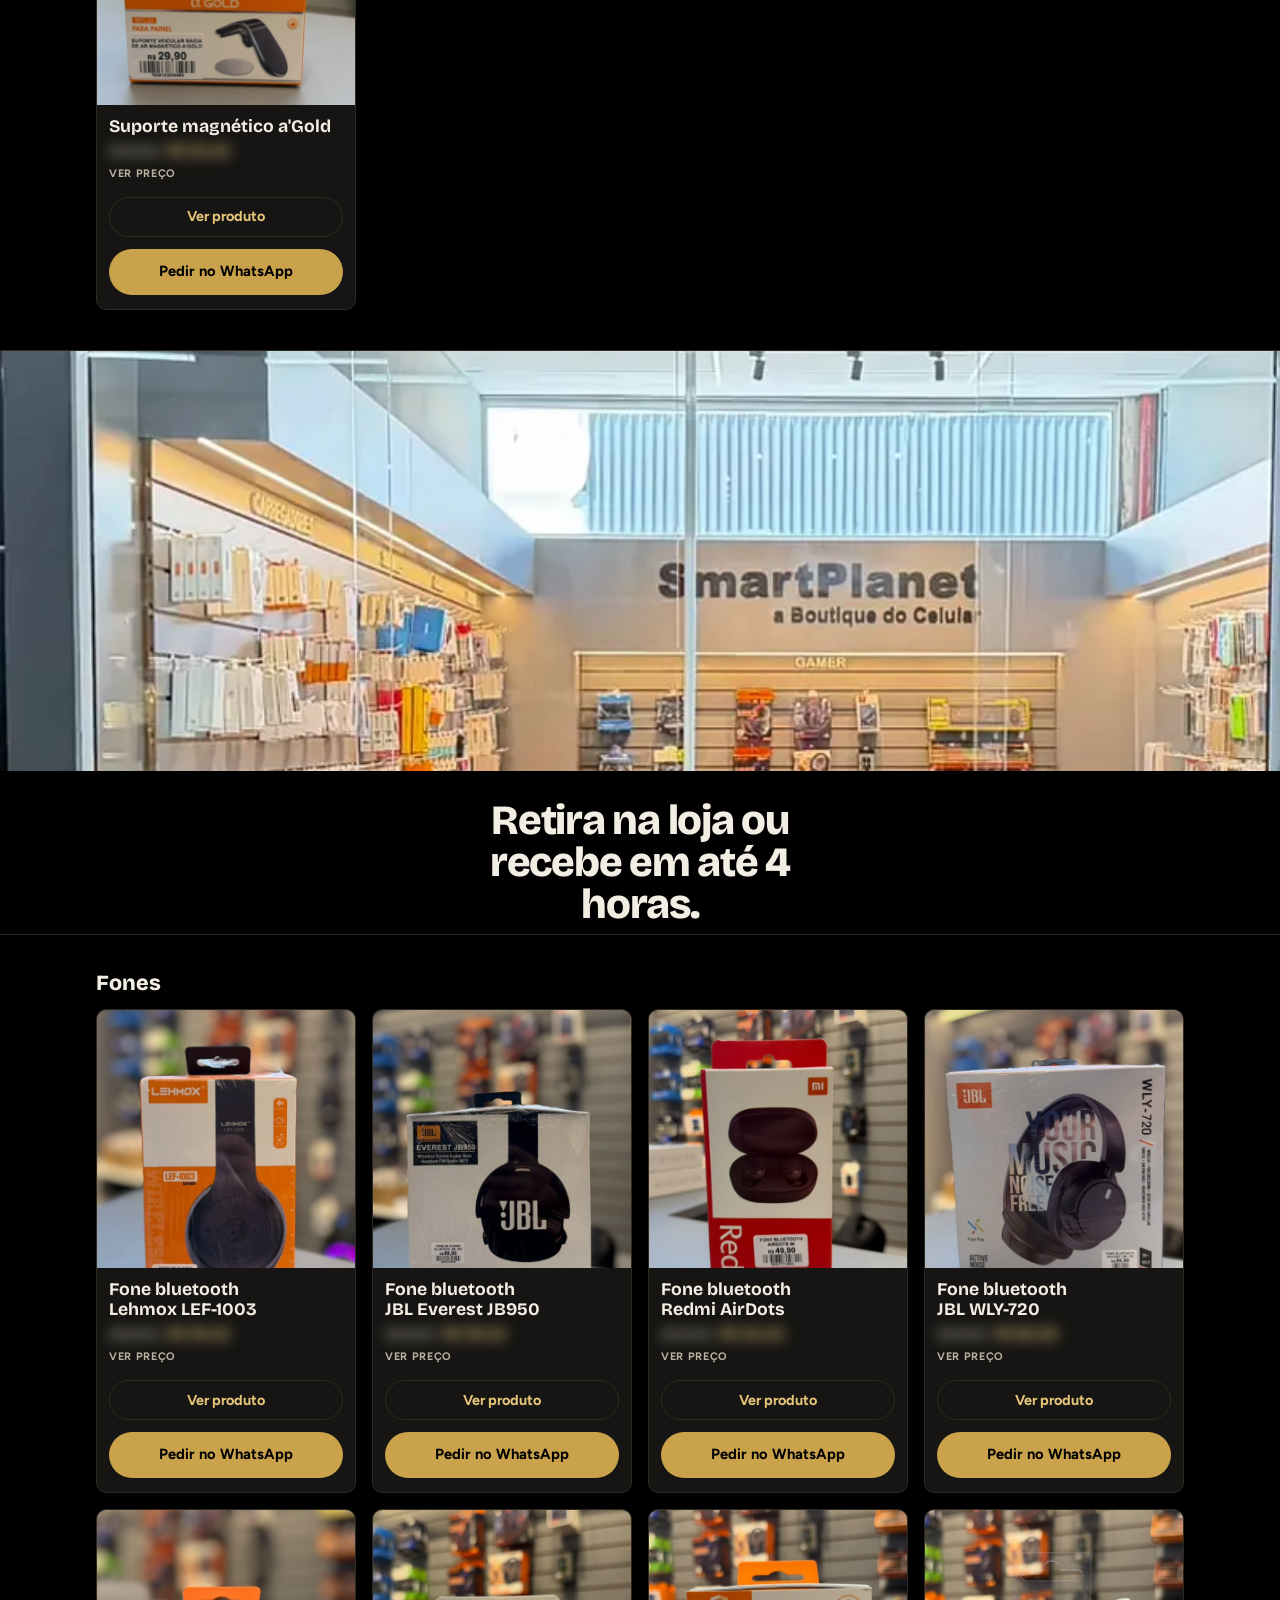
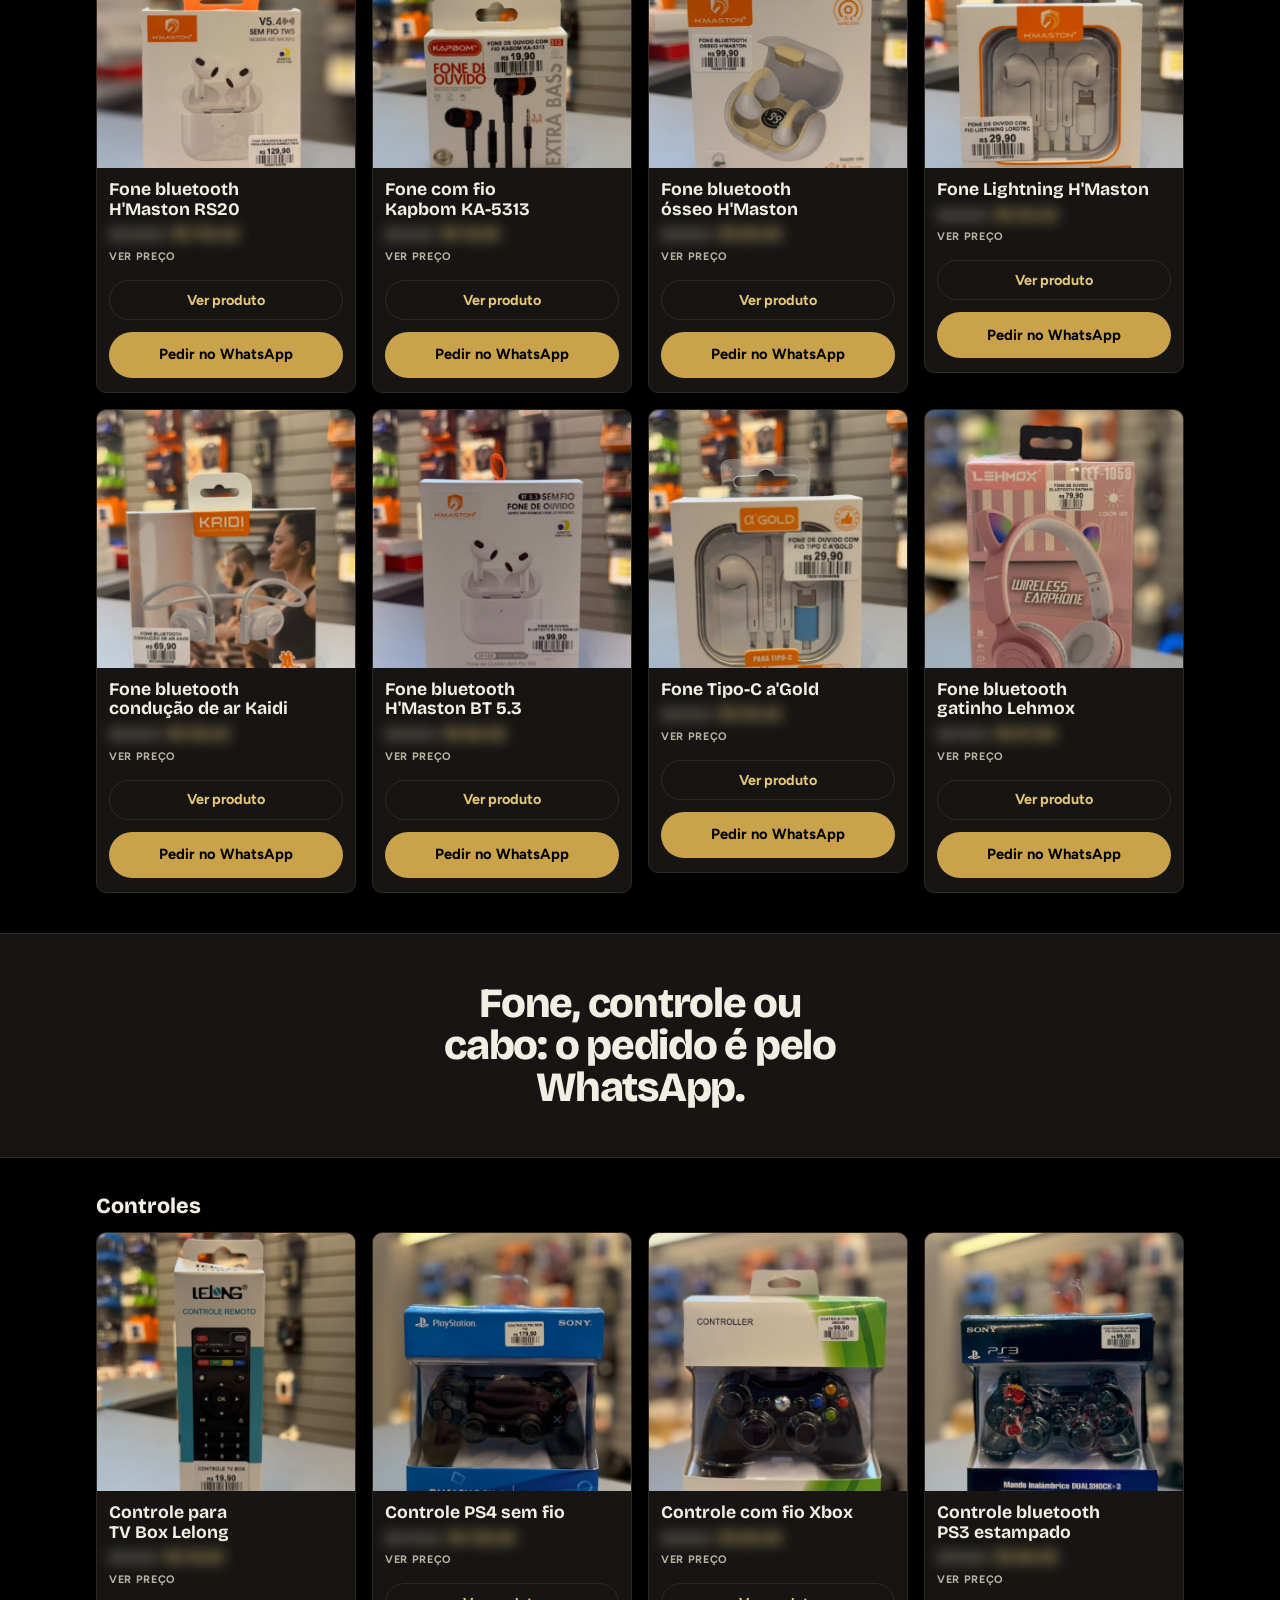
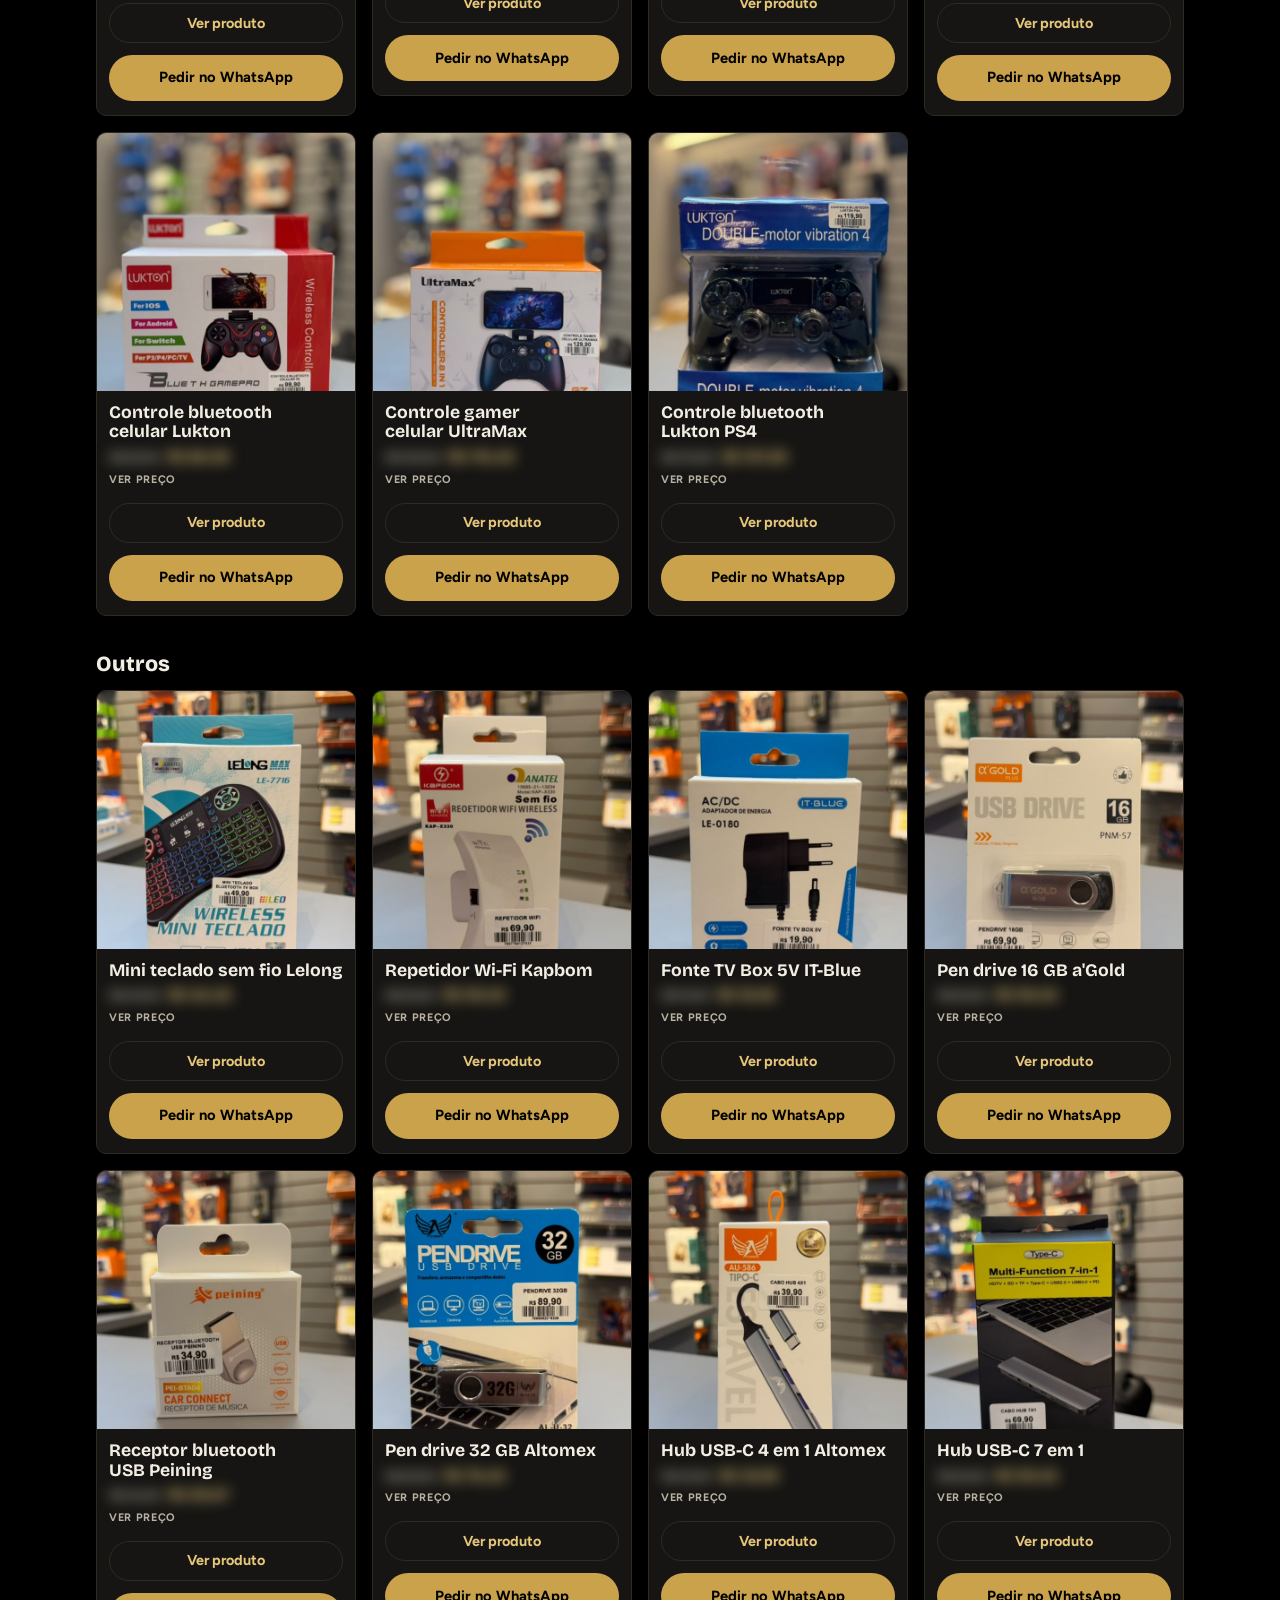
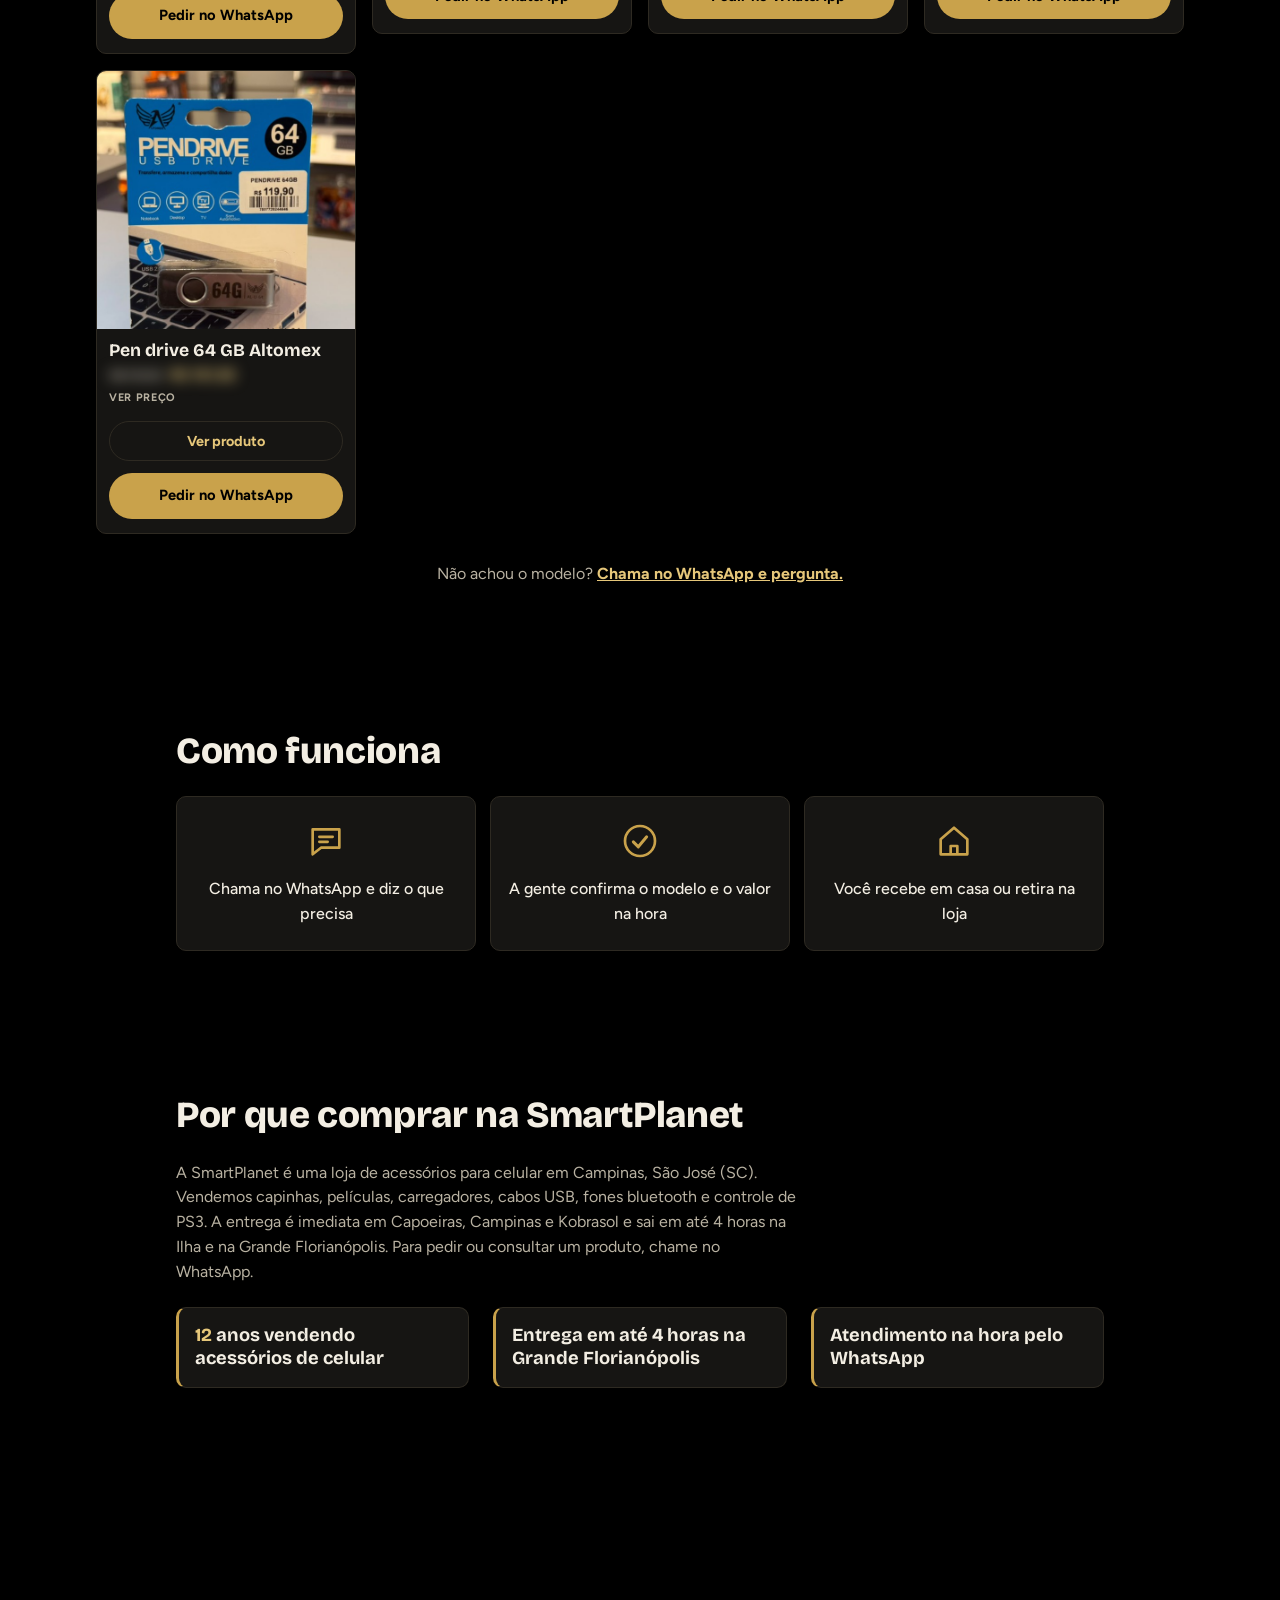
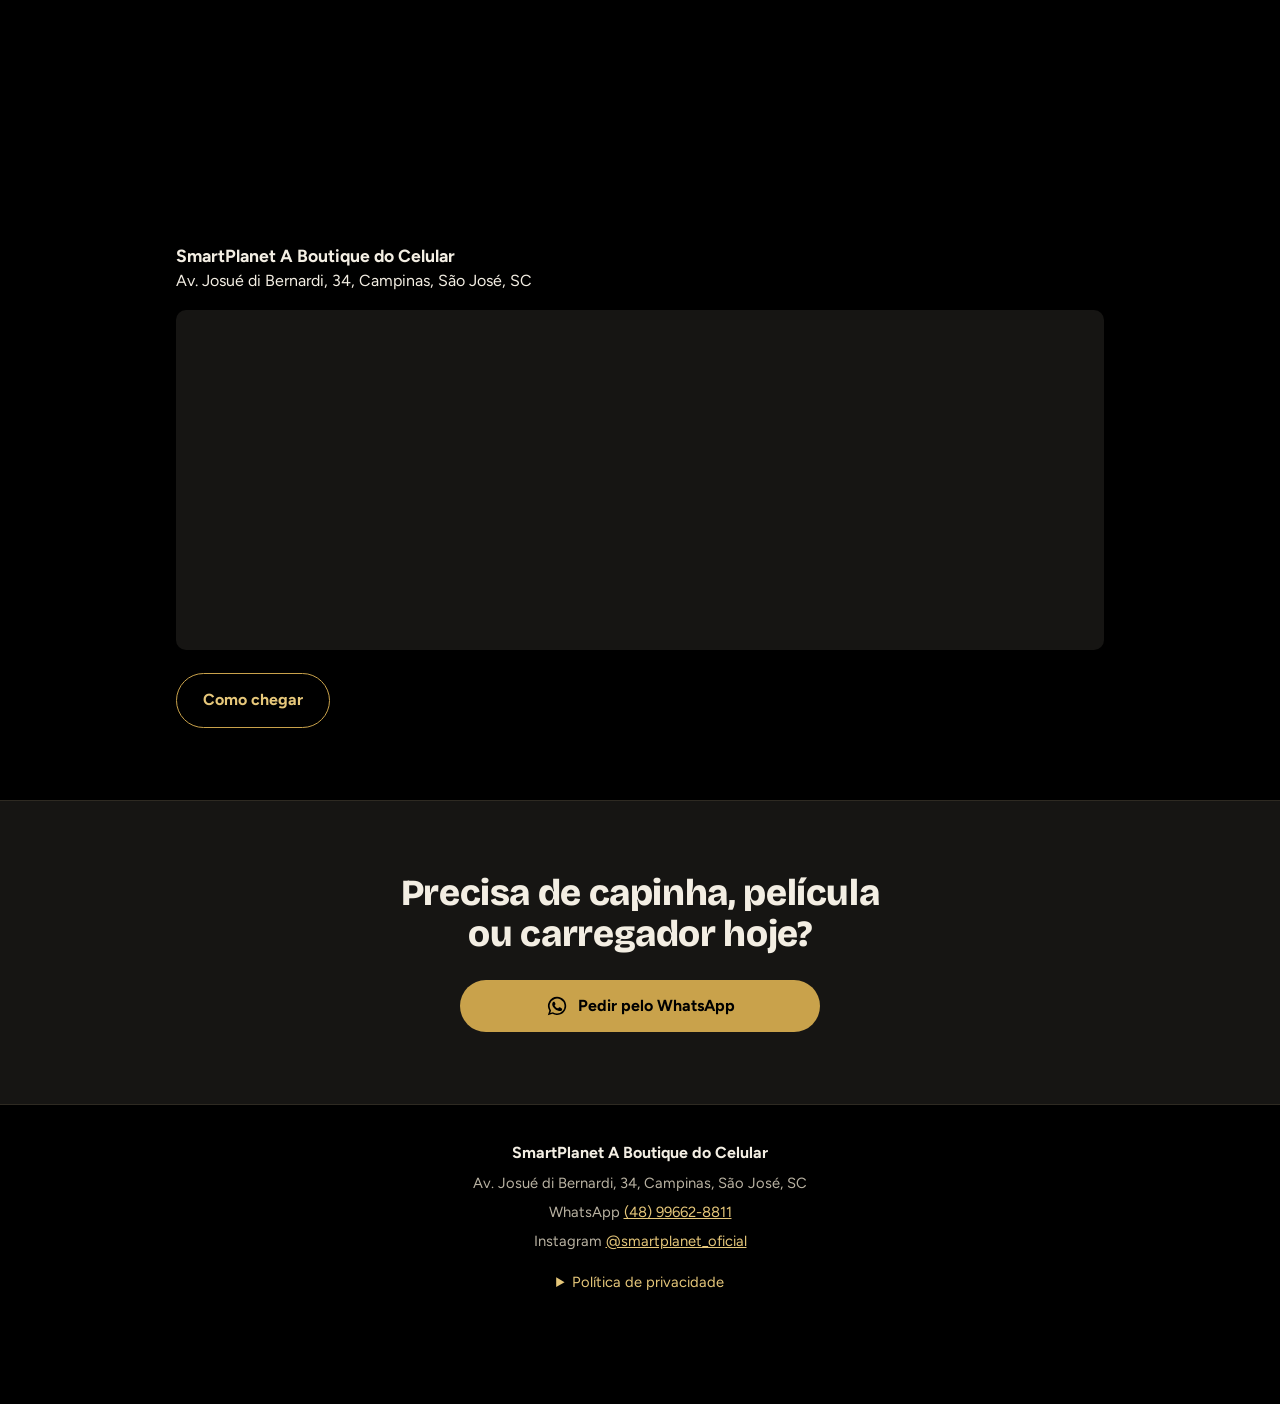
==== commit 3318f0d9: "Tira o mudo forcado do video e toca o audio do arquivo." ====
--- a/index.html
+++ b/index.html
@@ -88,7 +88,7 @@
   <p class="sub">Capinhas, películas, carregadores e fones. Peça pelo WhatsApp e receba em até 4 horas.</p>
   <a class="btn" data-msg="Olá! Vi o site da SmartPlanet e quero fazer um pedido." href="https://wa.me/5548996628811?text=Ol%C3%A1%21%20Vi%20o%20site%20da%20SmartPlanet%20e%20quero%20fazer%20um%20pedido."><svg aria-hidden="true"><use href="#i-wa"/></svg>Pedir pelo WhatsApp</a>
   <video class="topo-video" id="topo-video" autoplay playsinline preload="auto" disablepictureinpicture disableremoteplayback controlslist="nodownload nofullscreen noremoteplayback noplaybackrate" aria-hidden="true" tabindex="-1">
-    <source src="video/loja.mp4?v=5" type="video/mp4">
+    <source src="video/loja.mp4?v=6" type="video/mp4">
   </video>
   <script>
     (function () {
@@ -103,18 +103,7 @@
       video.autoplay = true;
       video.loop = true;
       var promessa = video.play();
-      if (promessa && promessa.catch) {
-        promessa.catch(function () {
-          video.muted = true;
-          var segunda = video.play();
-          if (segunda && segunda.then) {
-            segunda.then(function () {
-              video.muted = false;
-              video.volume = 1;
-            }).catch(function () {});
-          }
-        });
-      }
+      if (promessa && promessa.catch) promessa.catch(function () {});
     })();
   </script>
 </header>
@@ -611,6 +600,6 @@
   </div>
 </dialog>
 
-<script src="js/main.js?v=20"></script>
+<script src="js/main.js?v=21"></script>
 </body>
 </html>
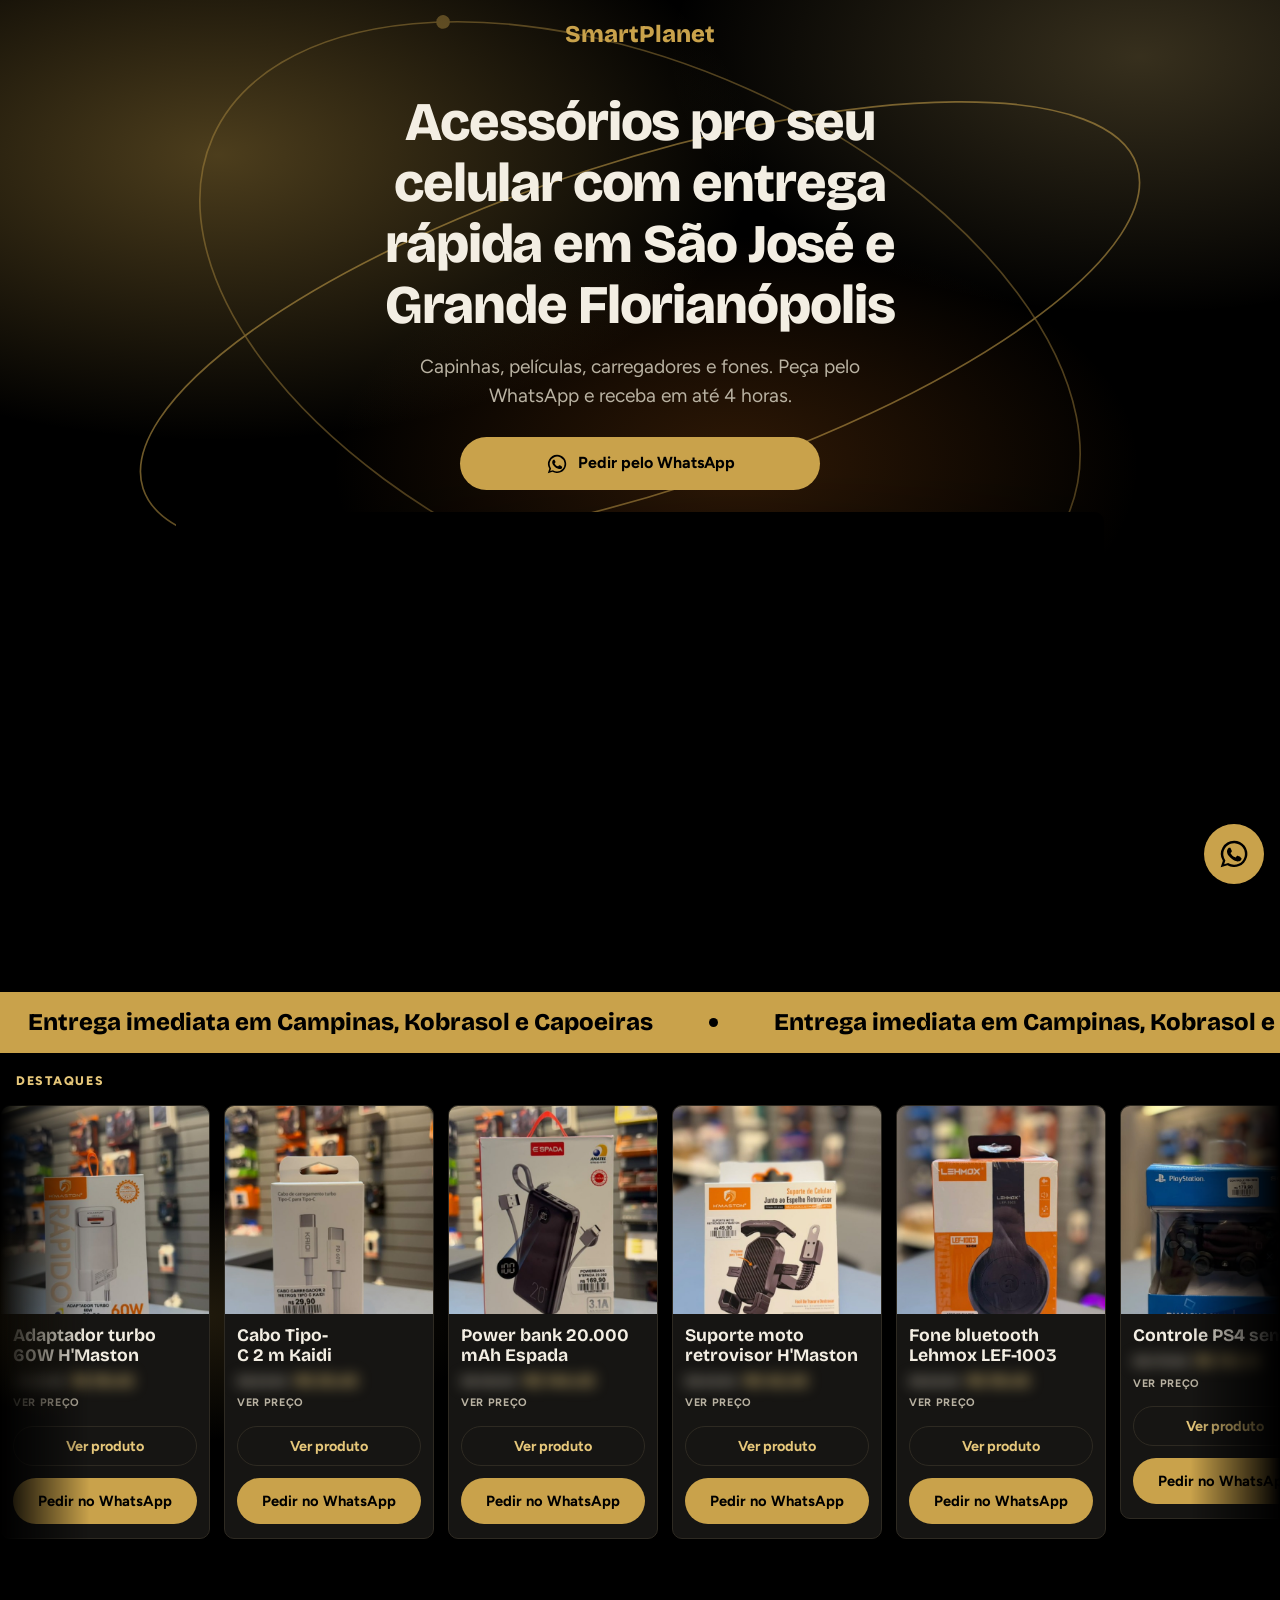
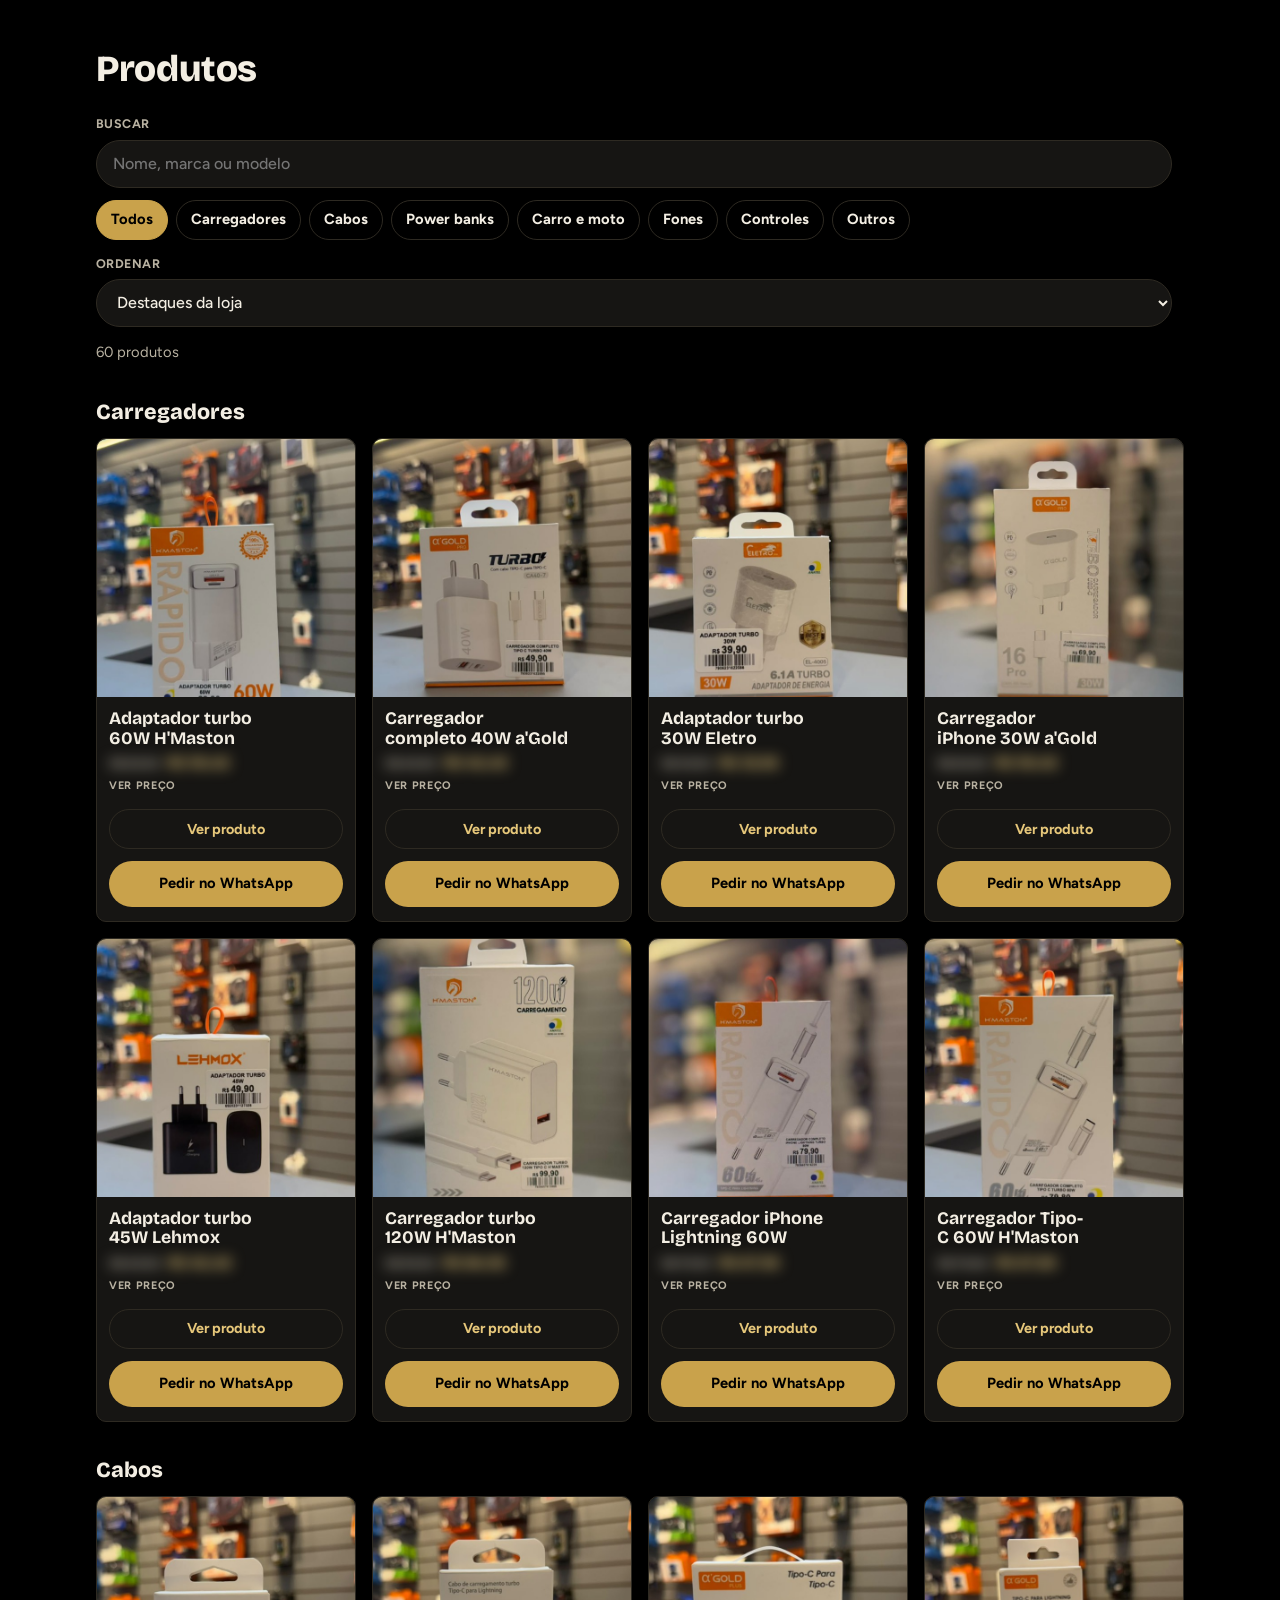
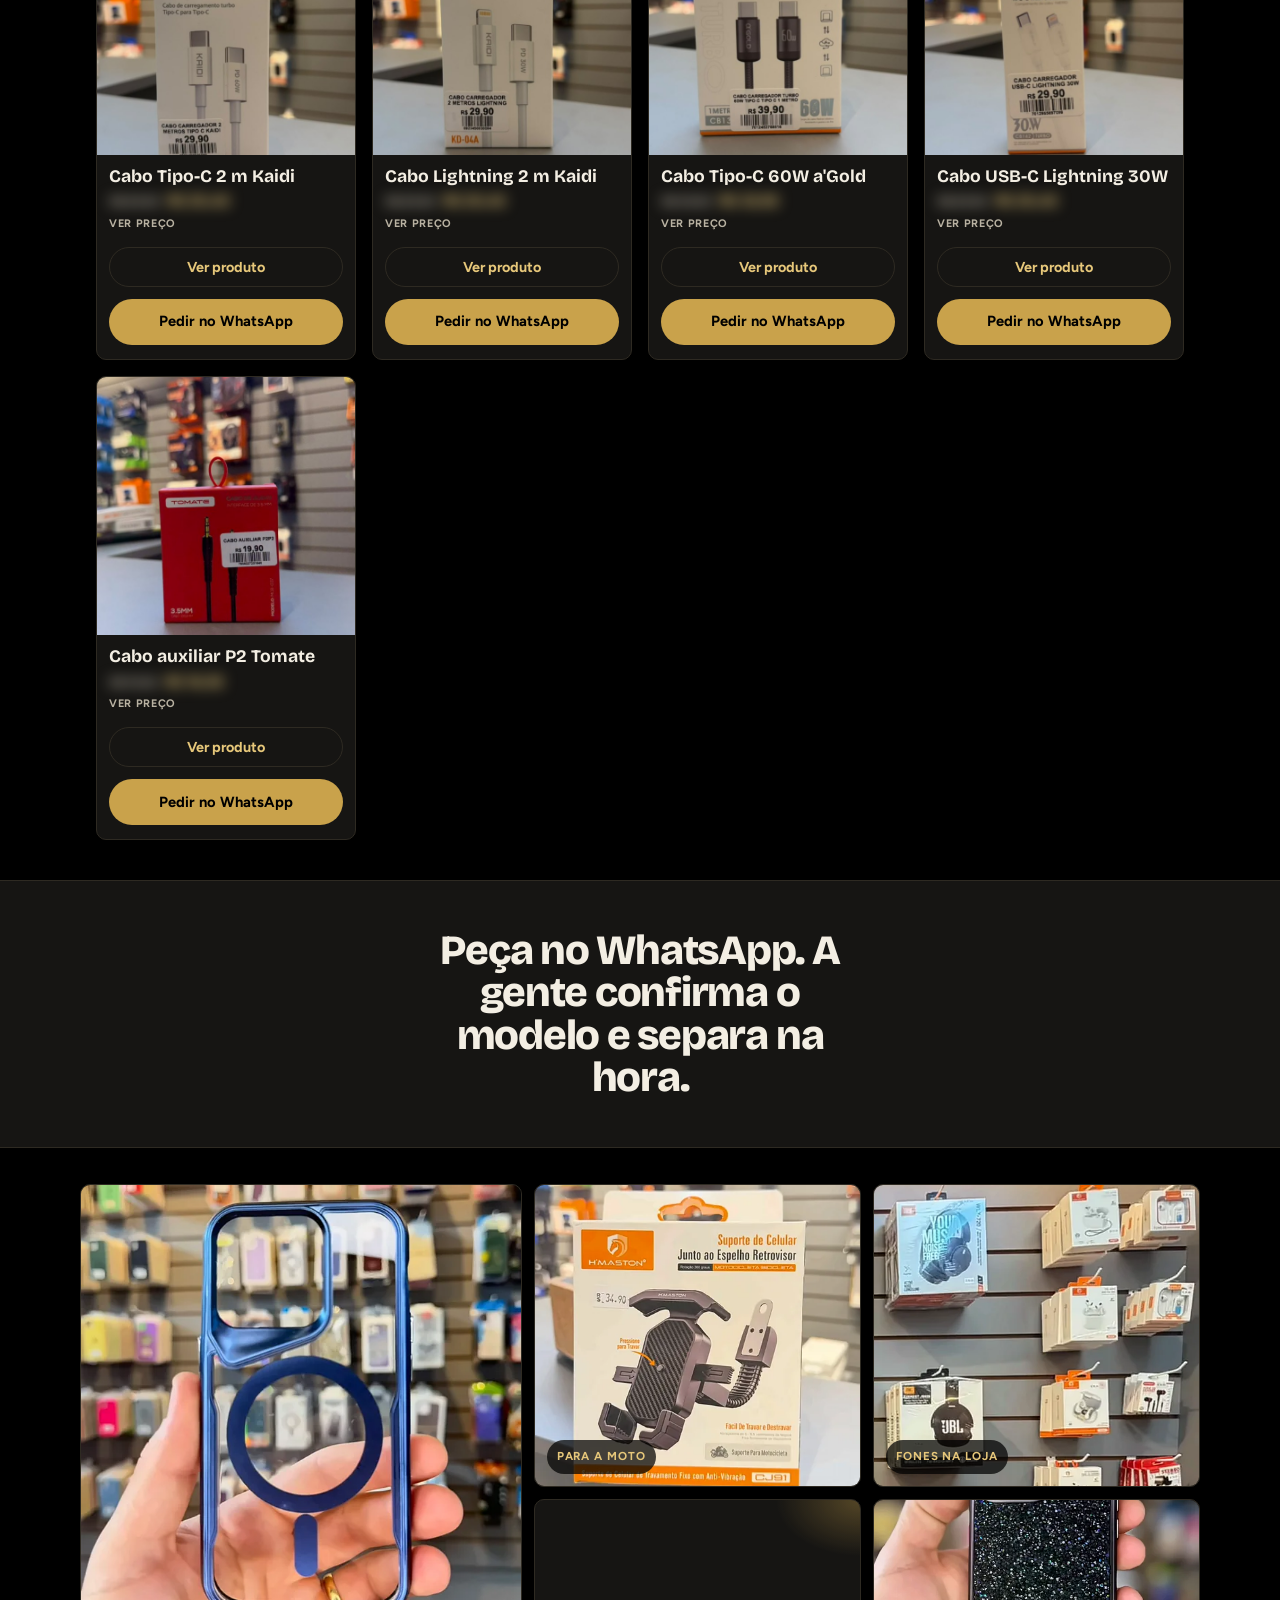
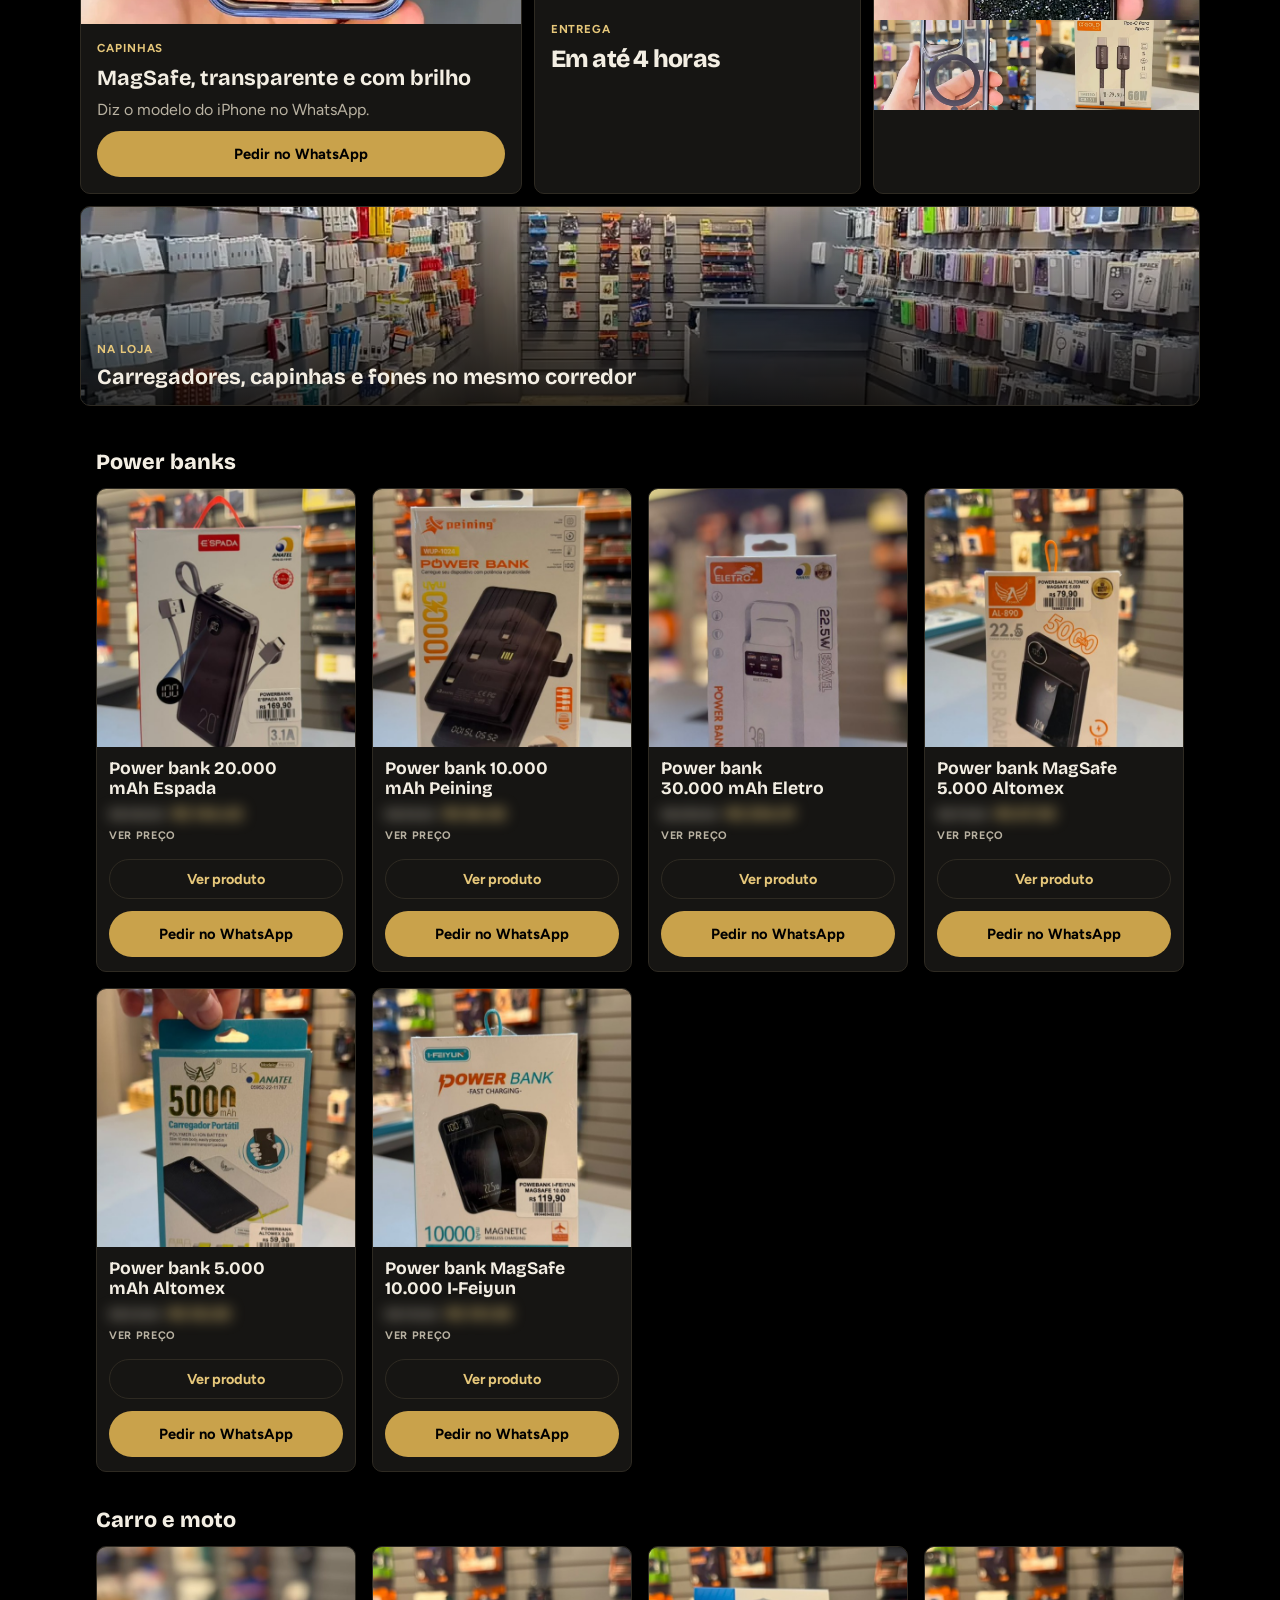
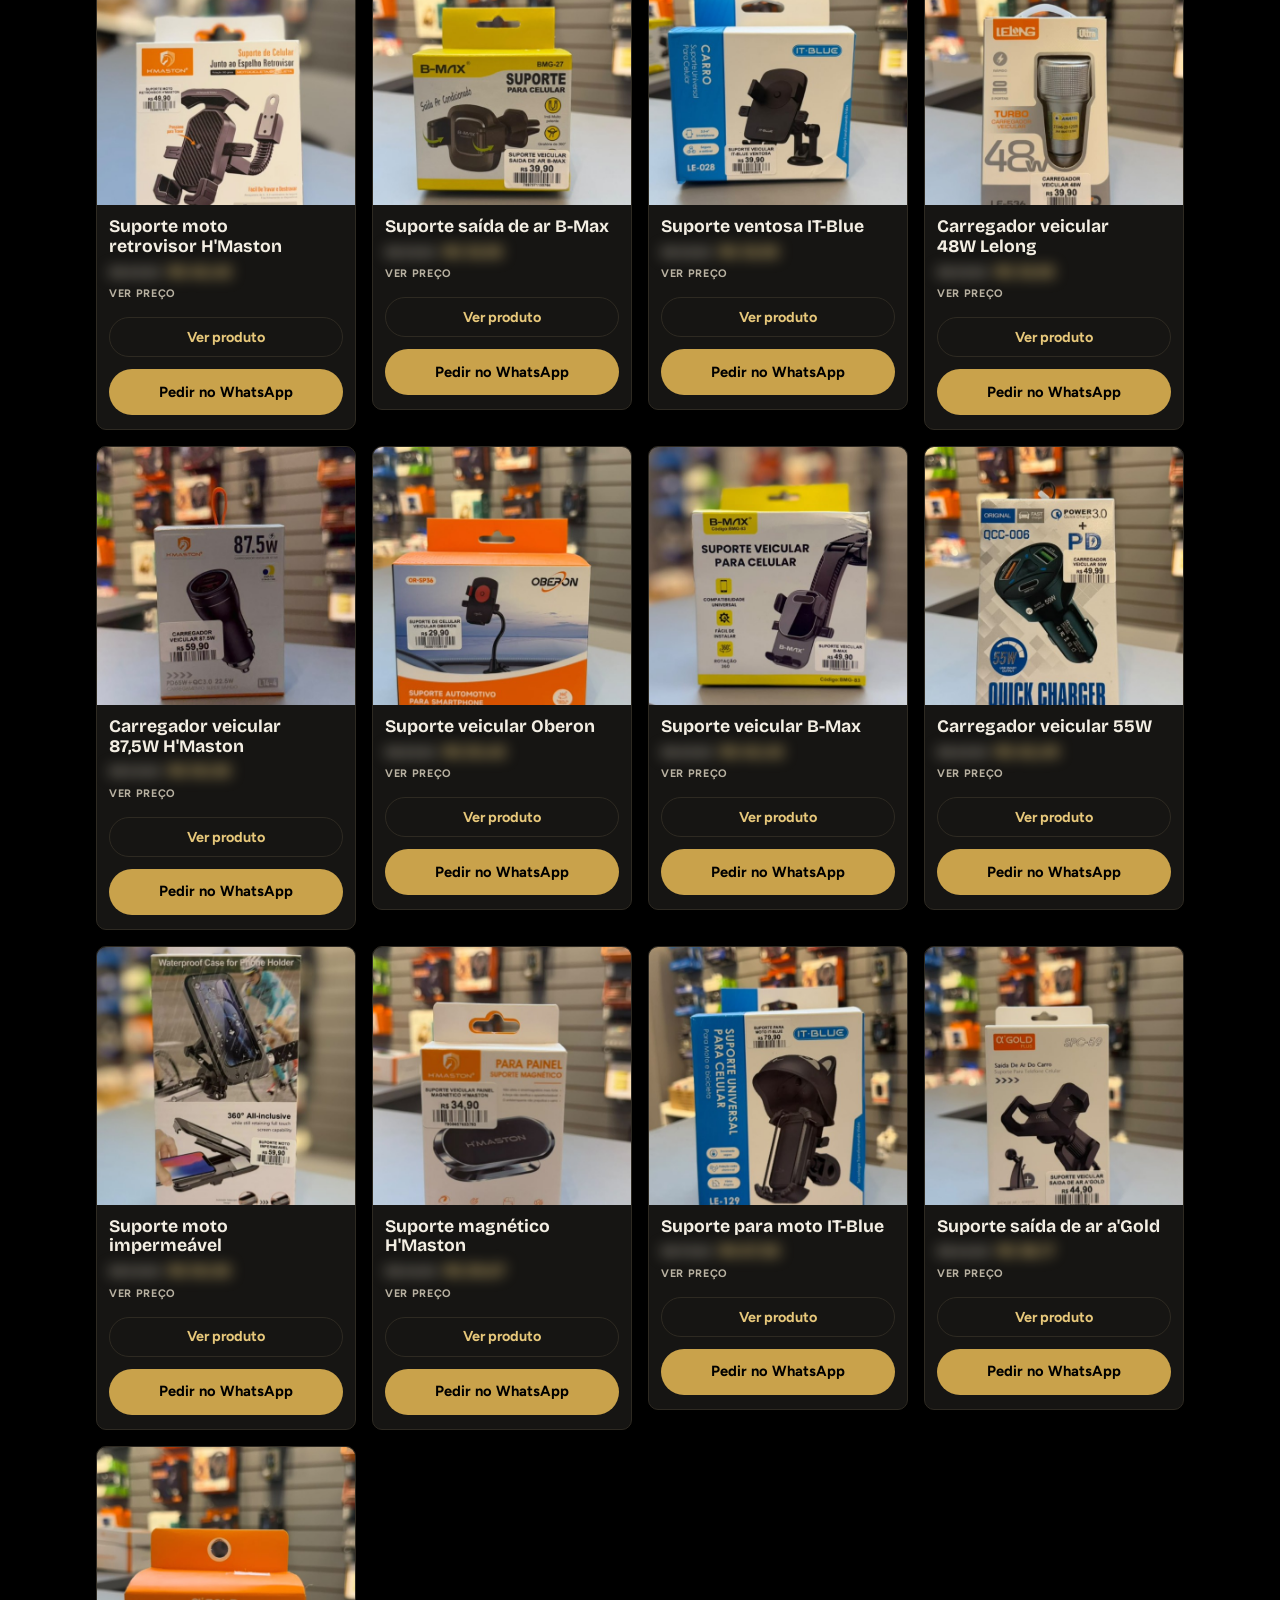
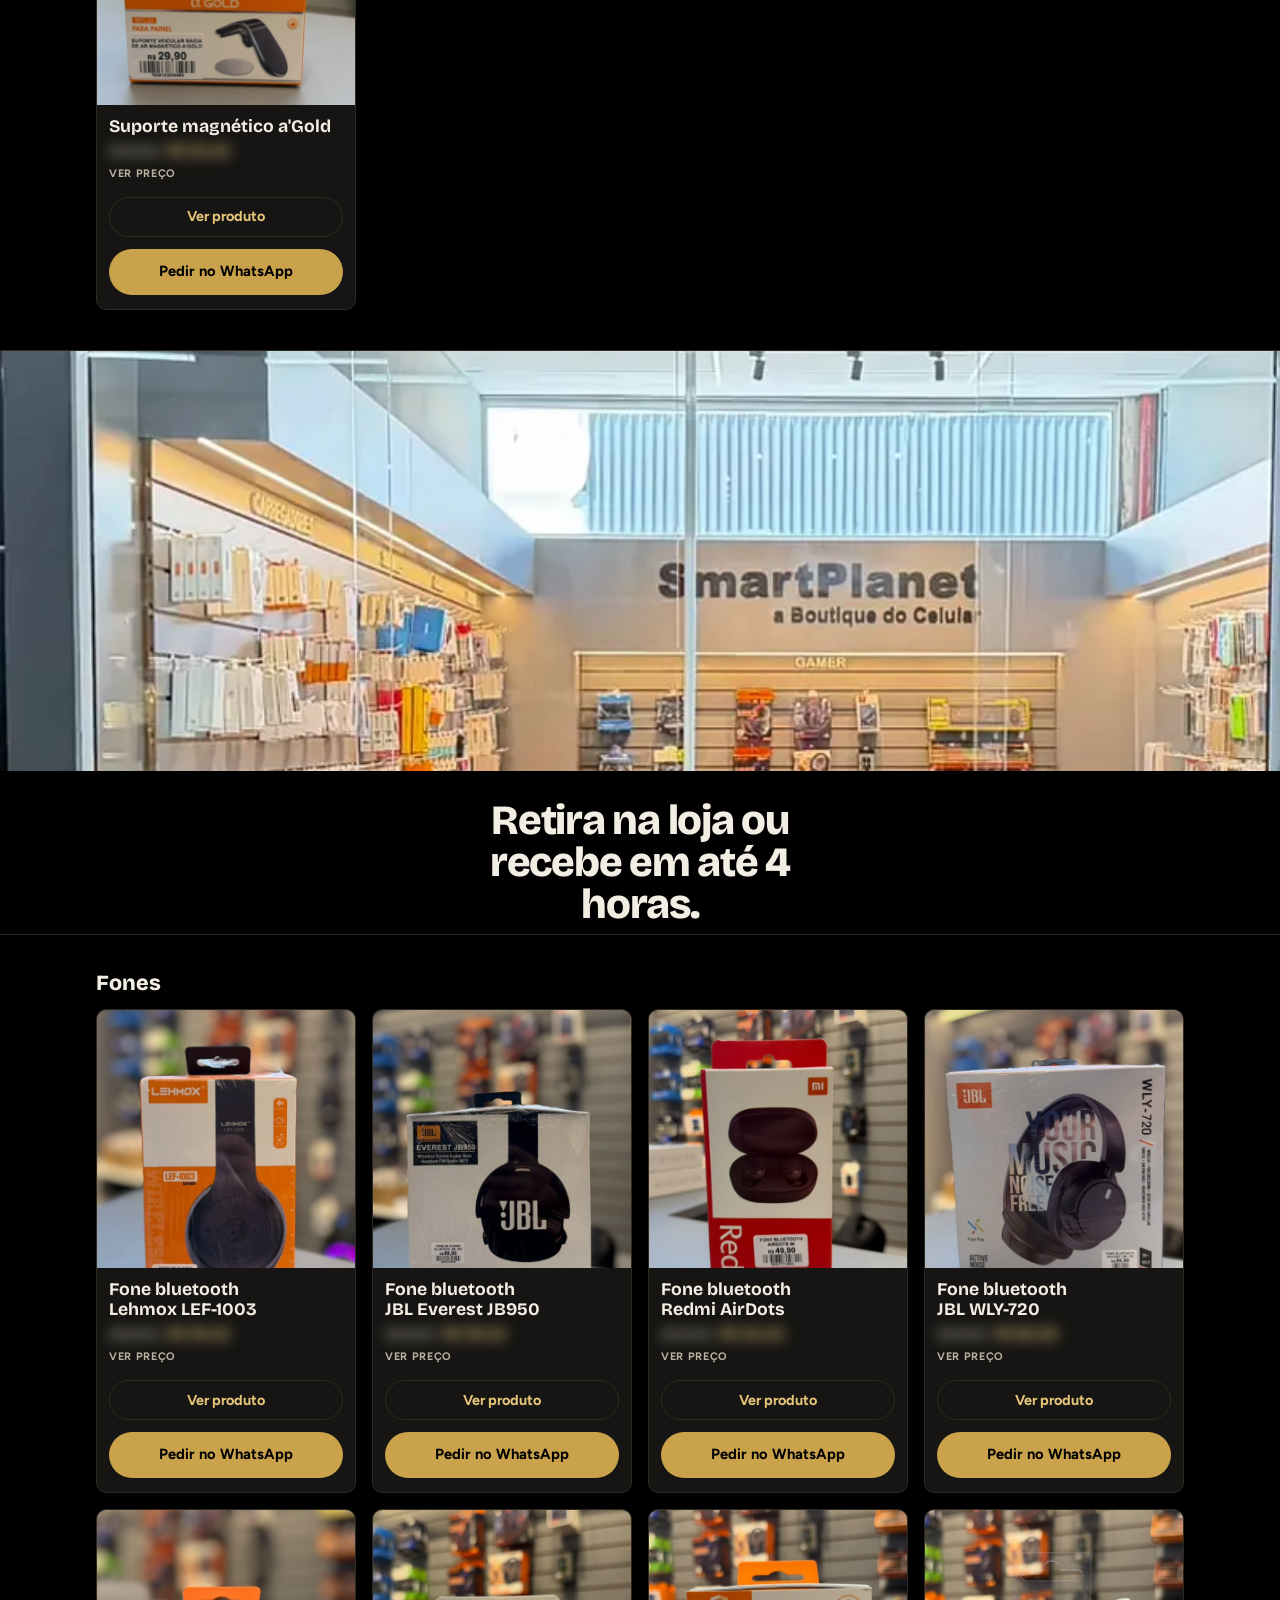
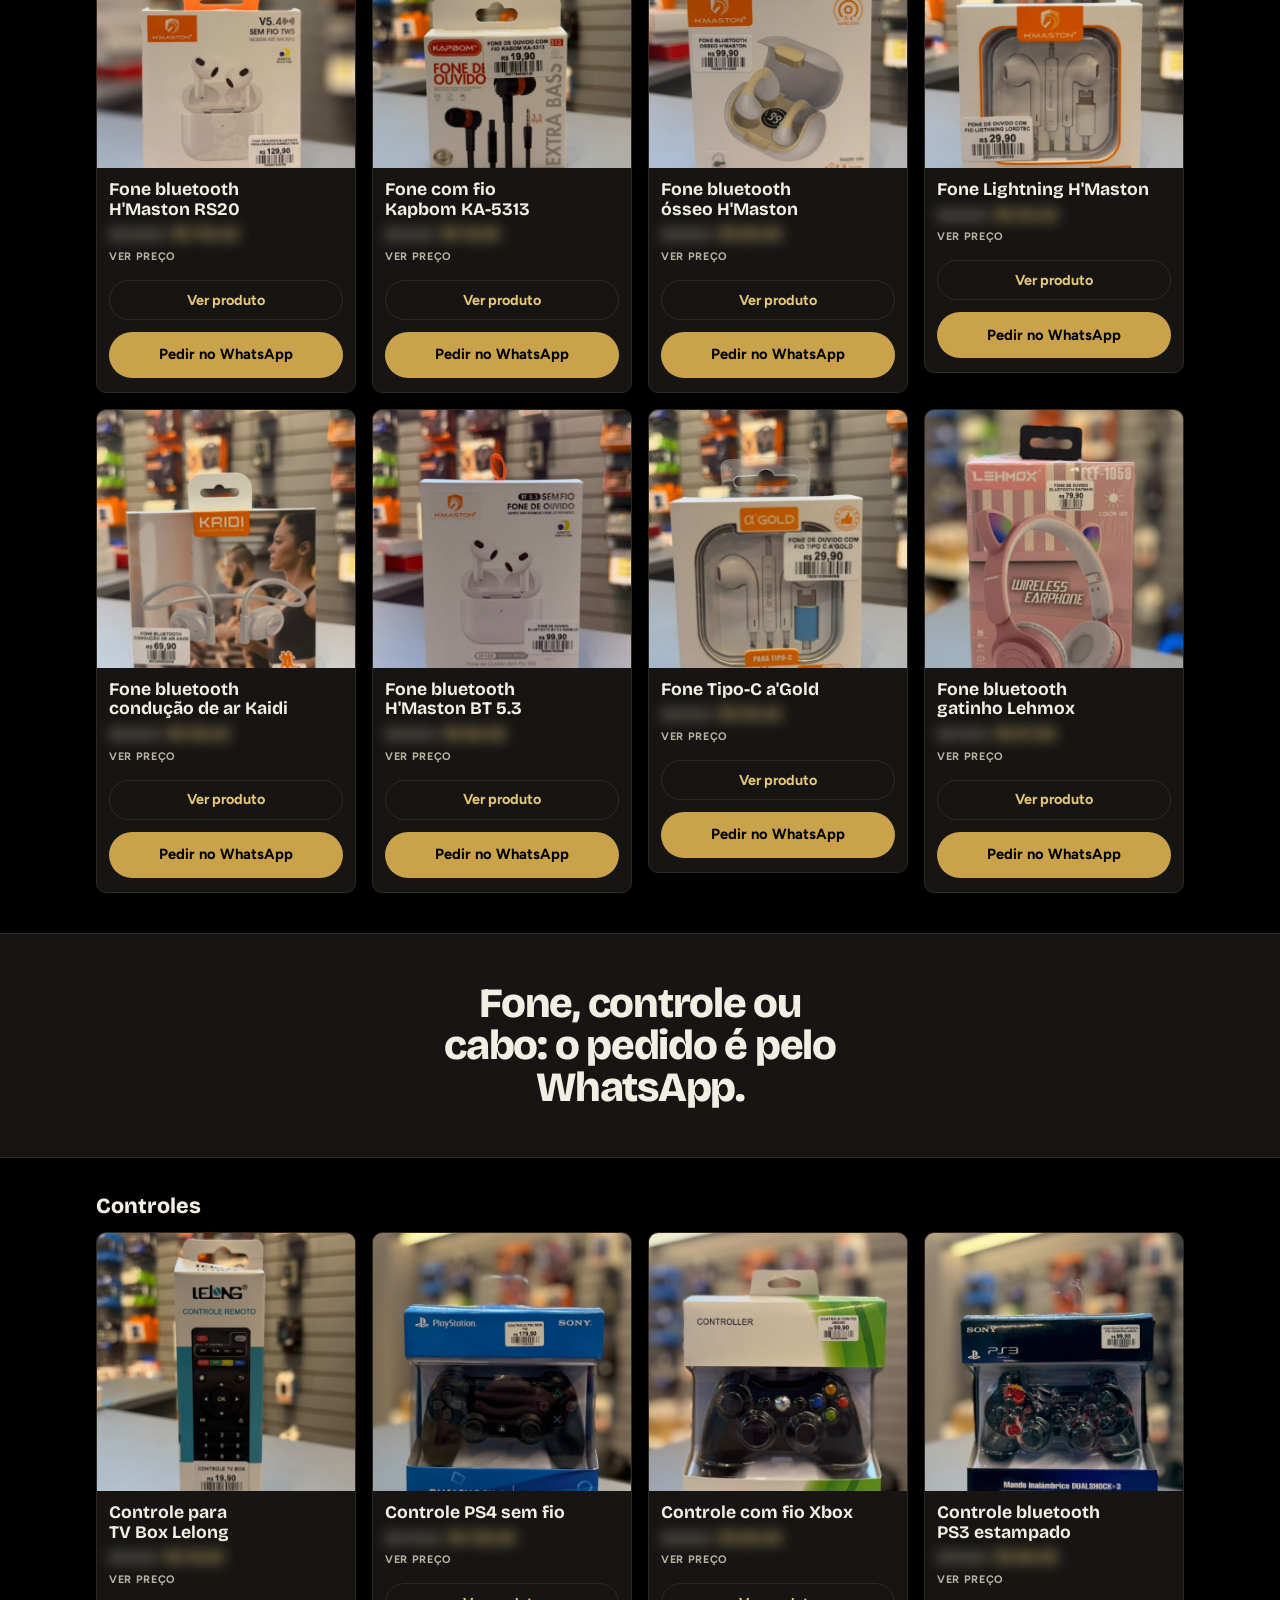
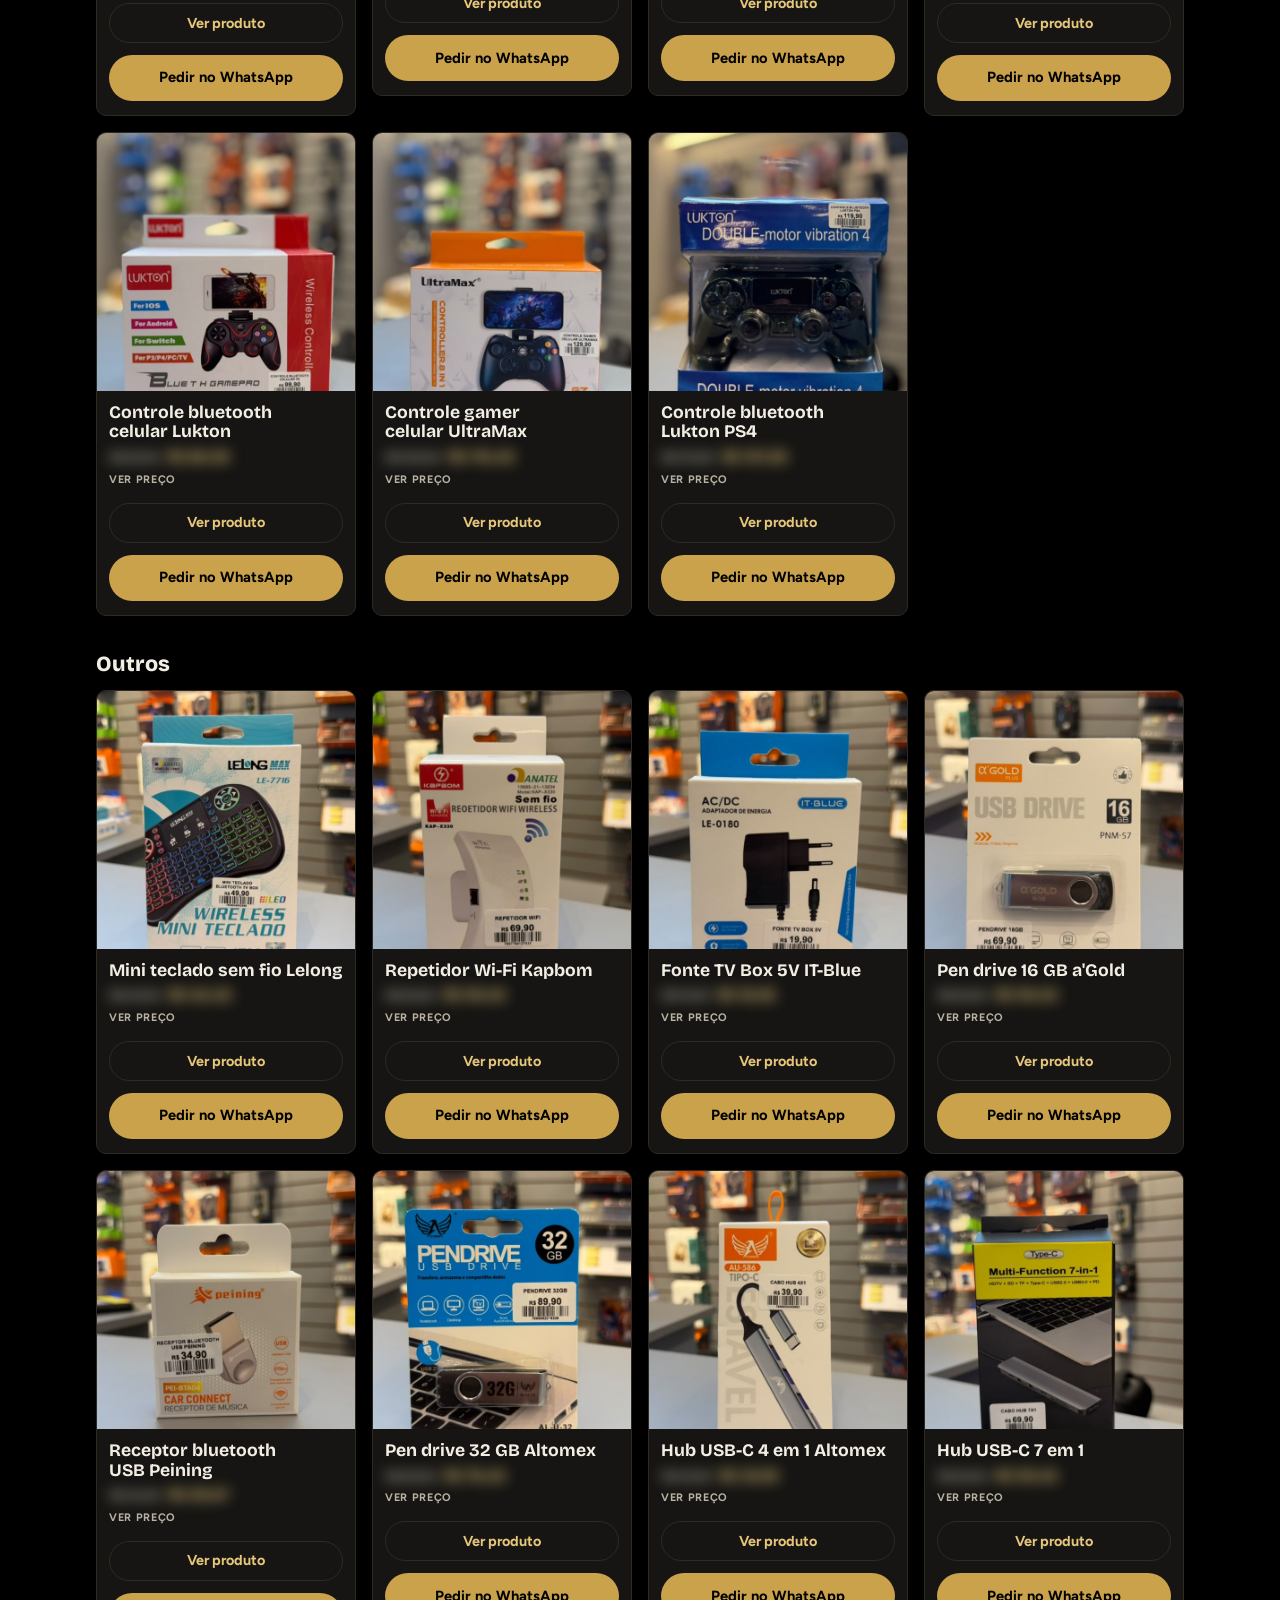
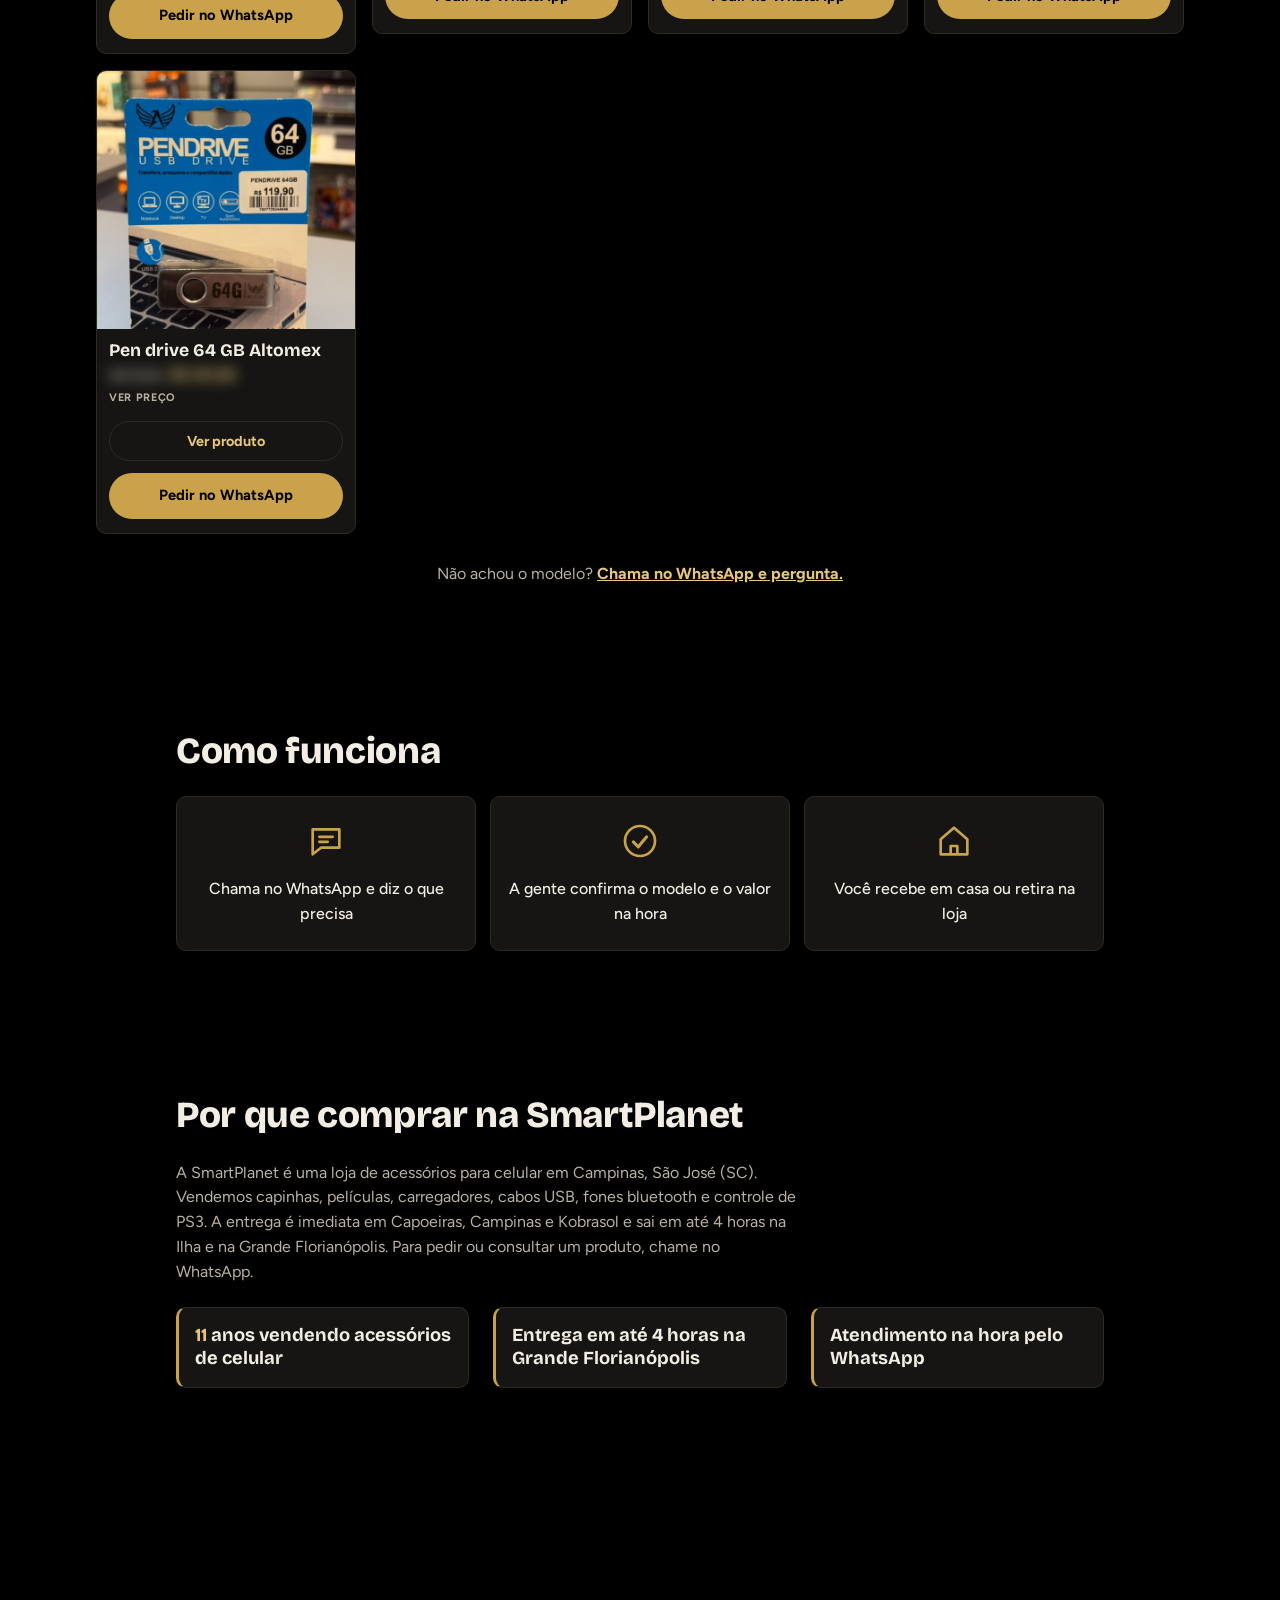
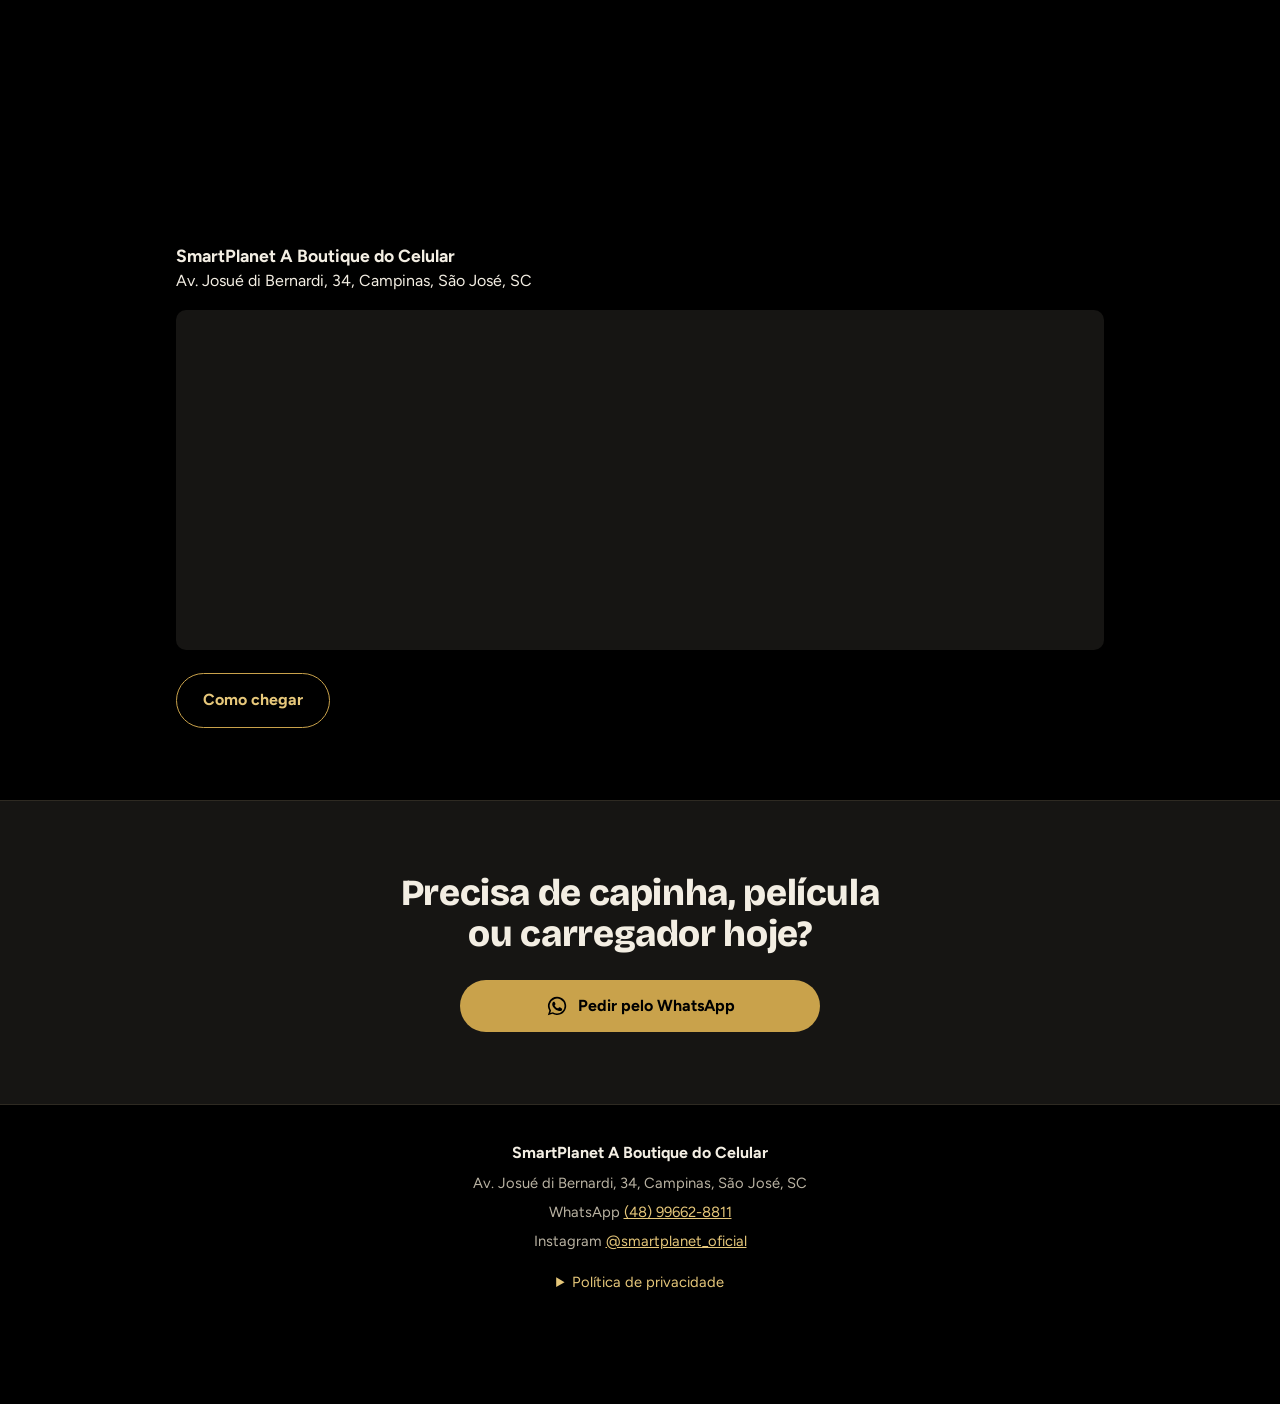
==== commit c7240997: "Add files via upload" ====
--- a/index.html
+++ b/index.html
@@ -600,6 +600,6 @@
   </div>
 </dialog>
 
-<script src="js/main.js?v=21"></script>
+<script src="js/main.js?v=22"></script>
 </body>
 </html>
